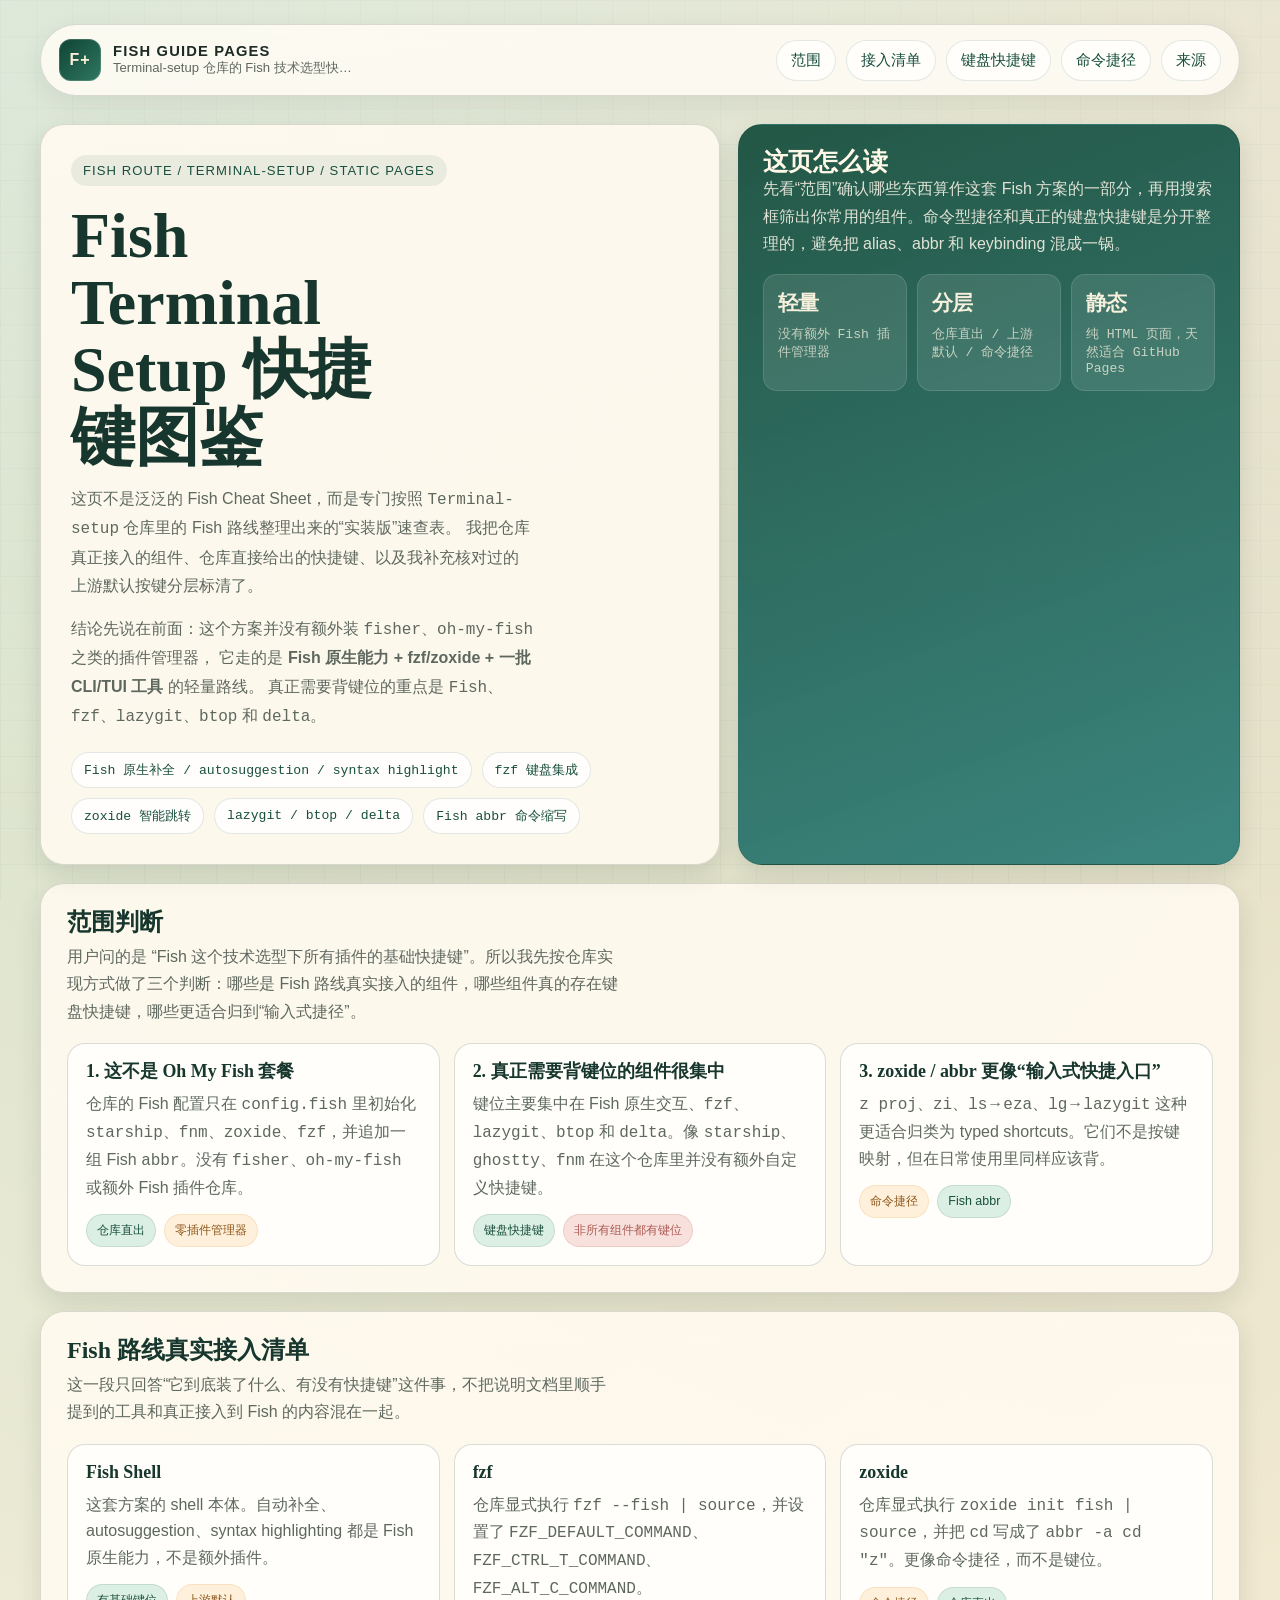
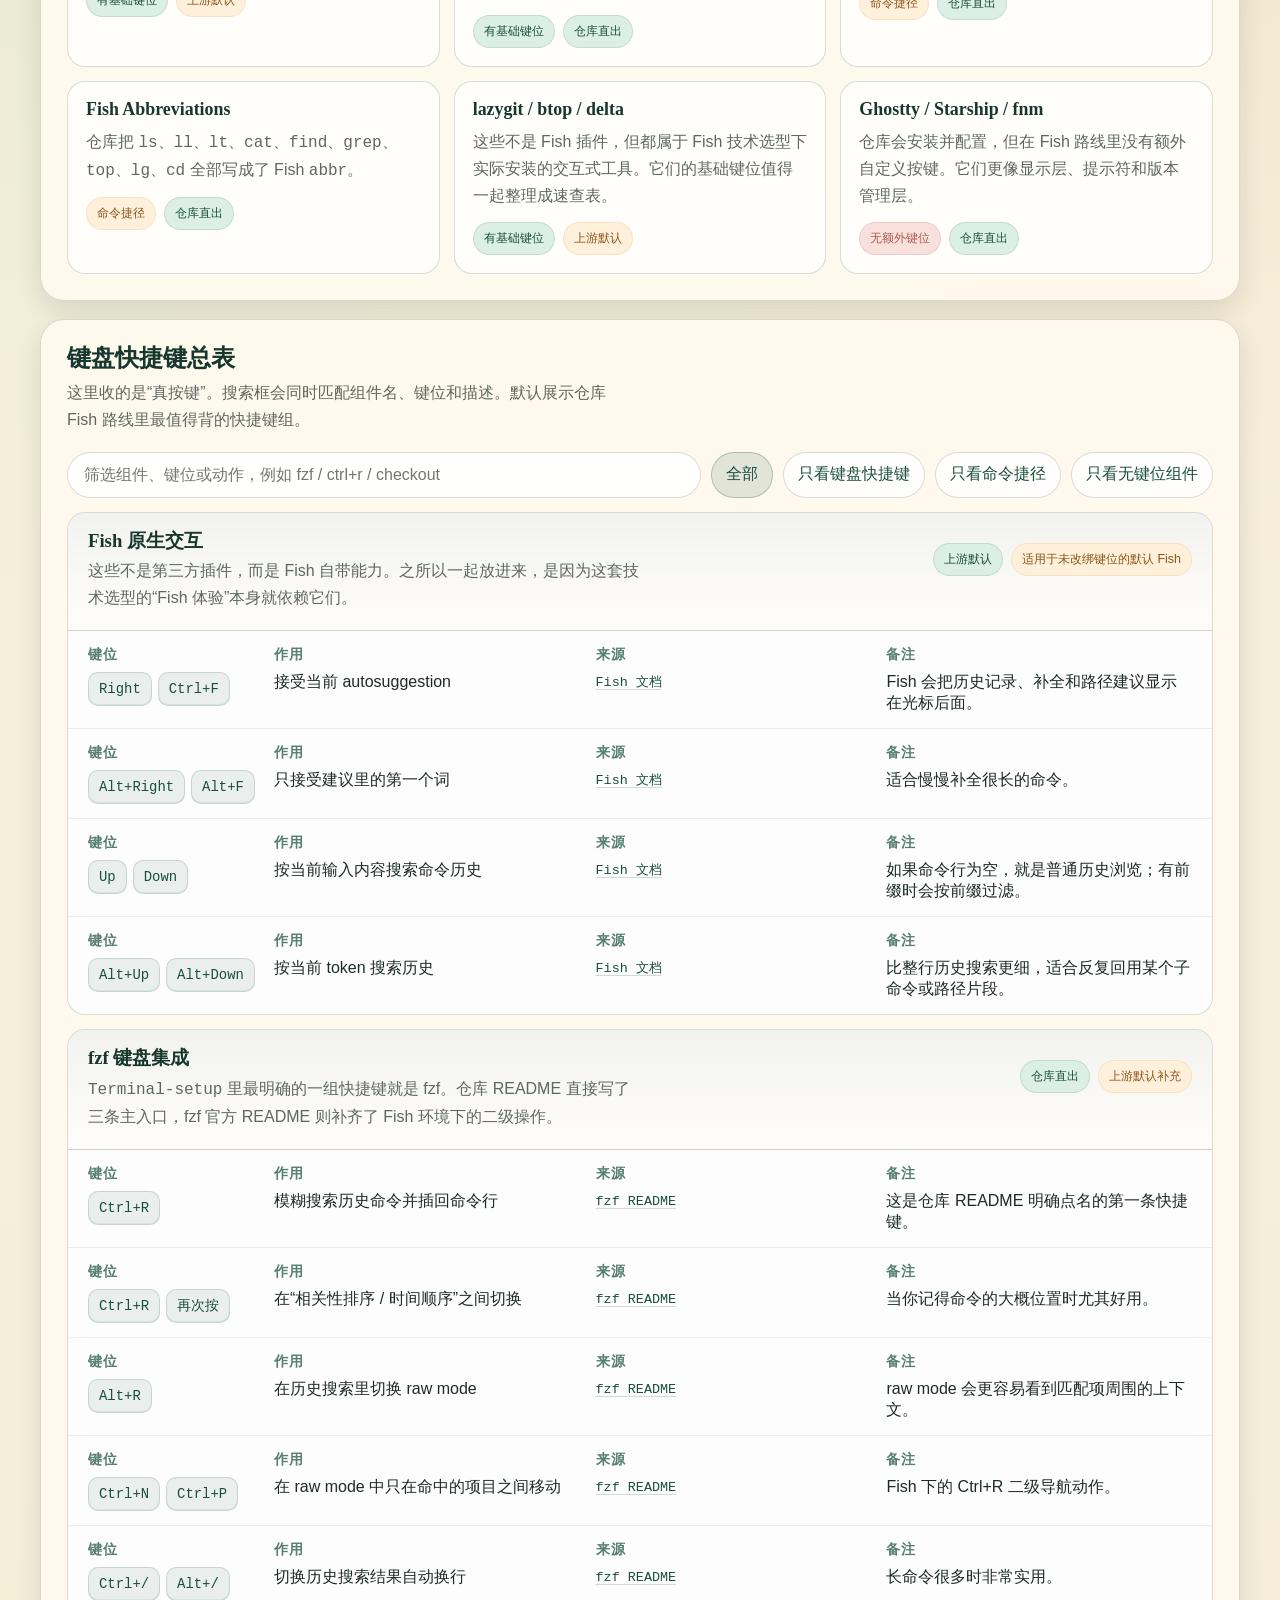
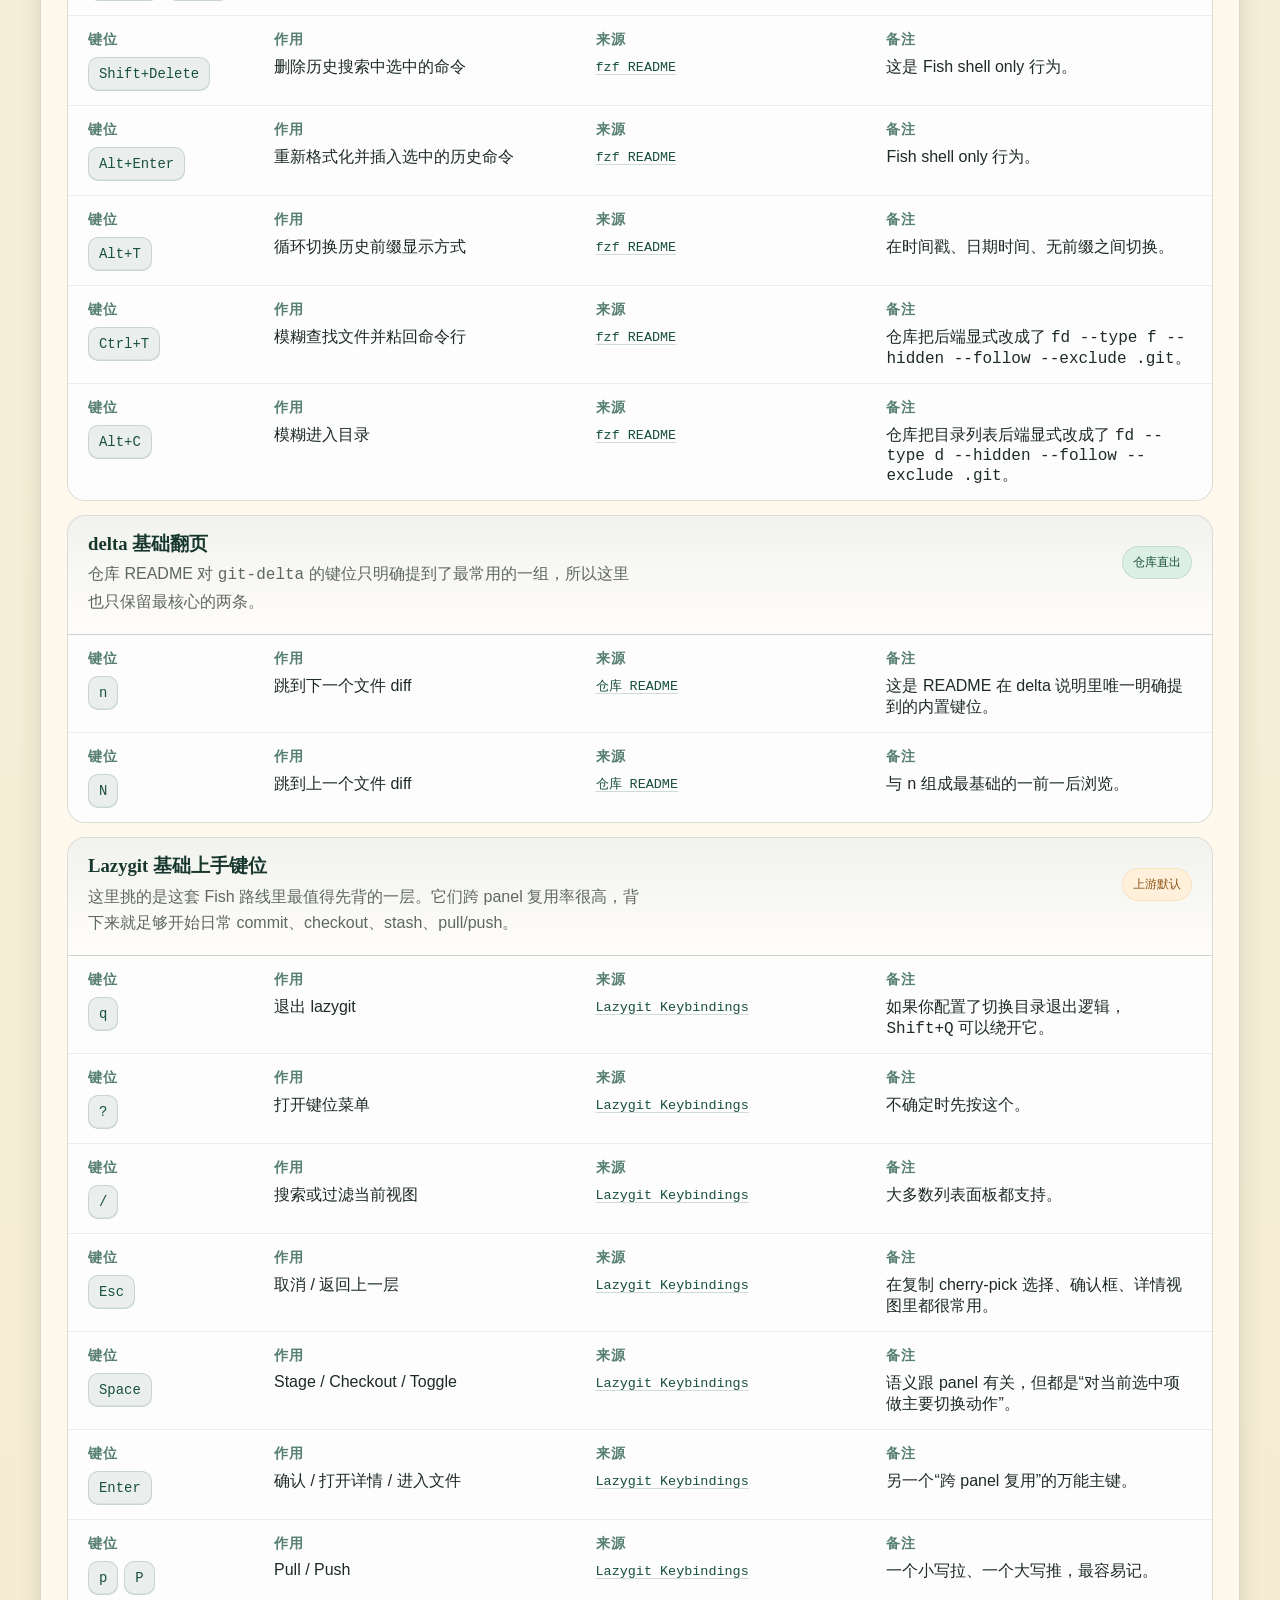
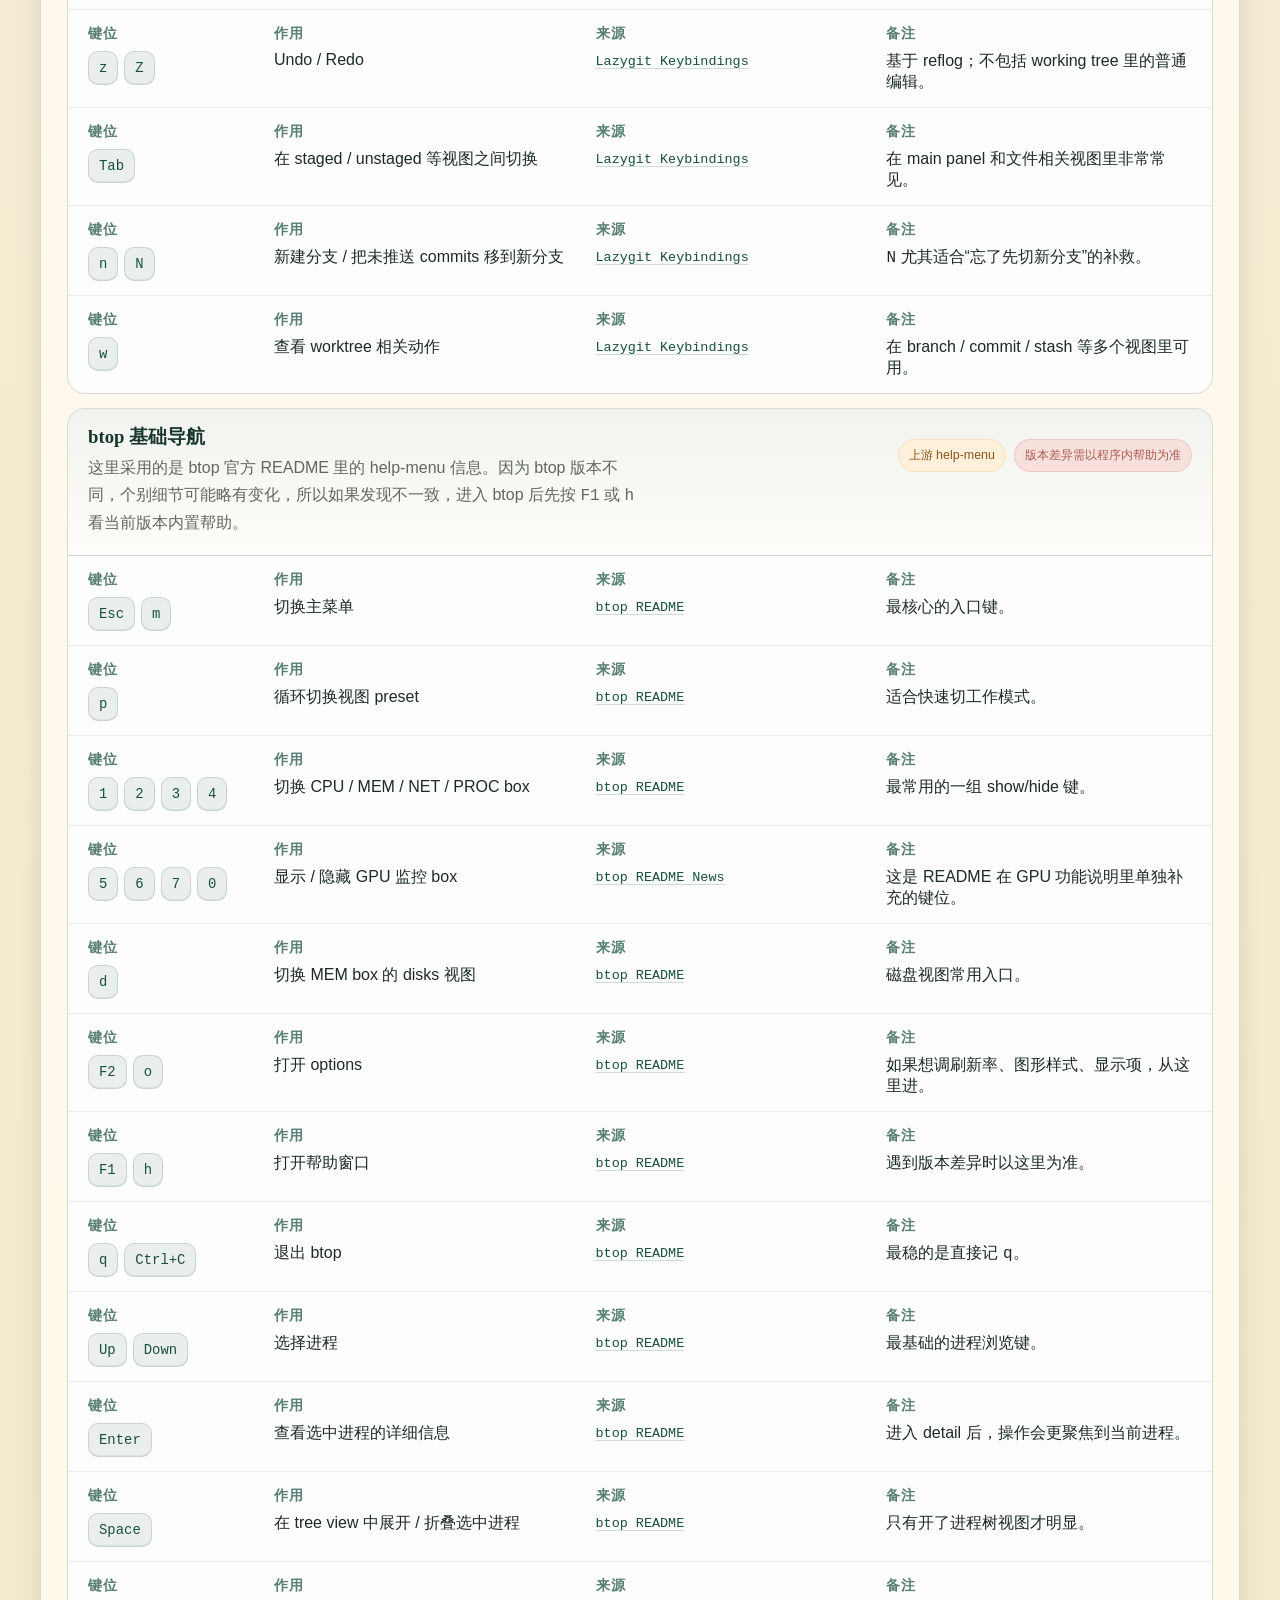
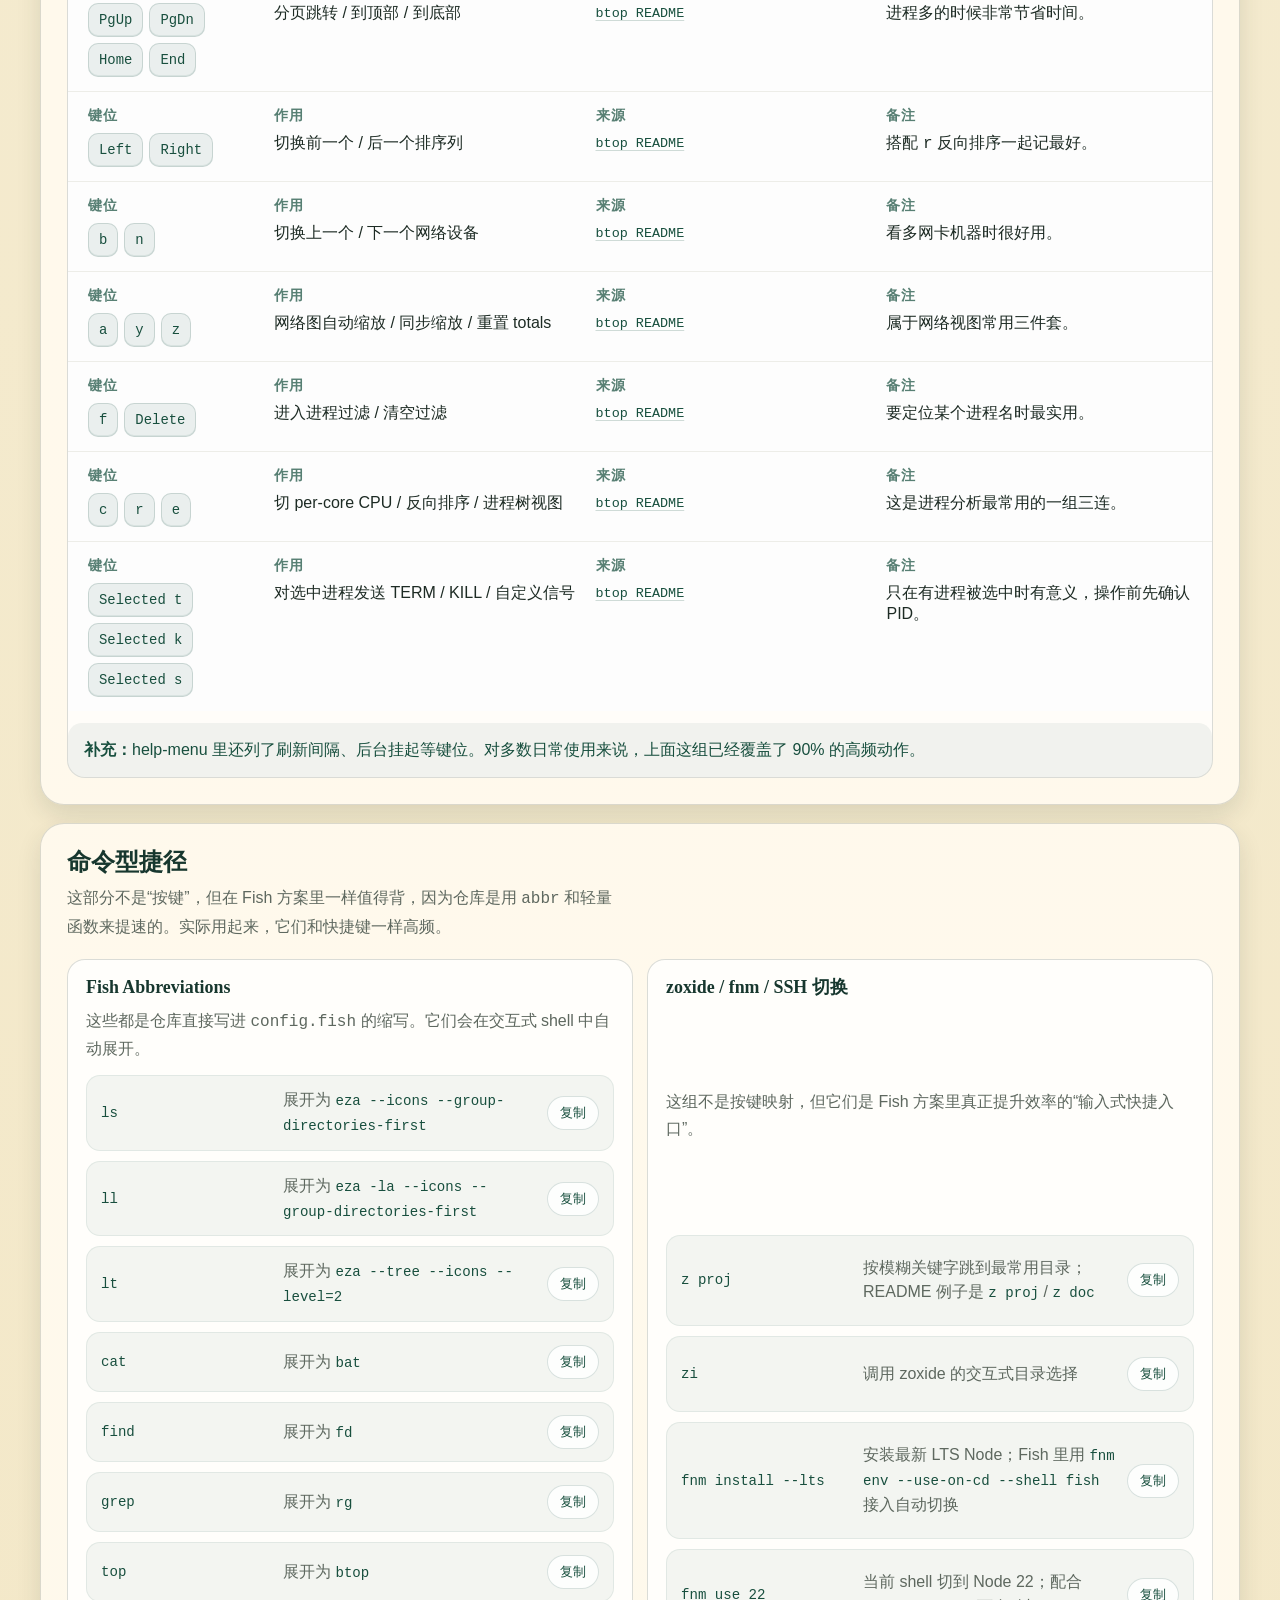
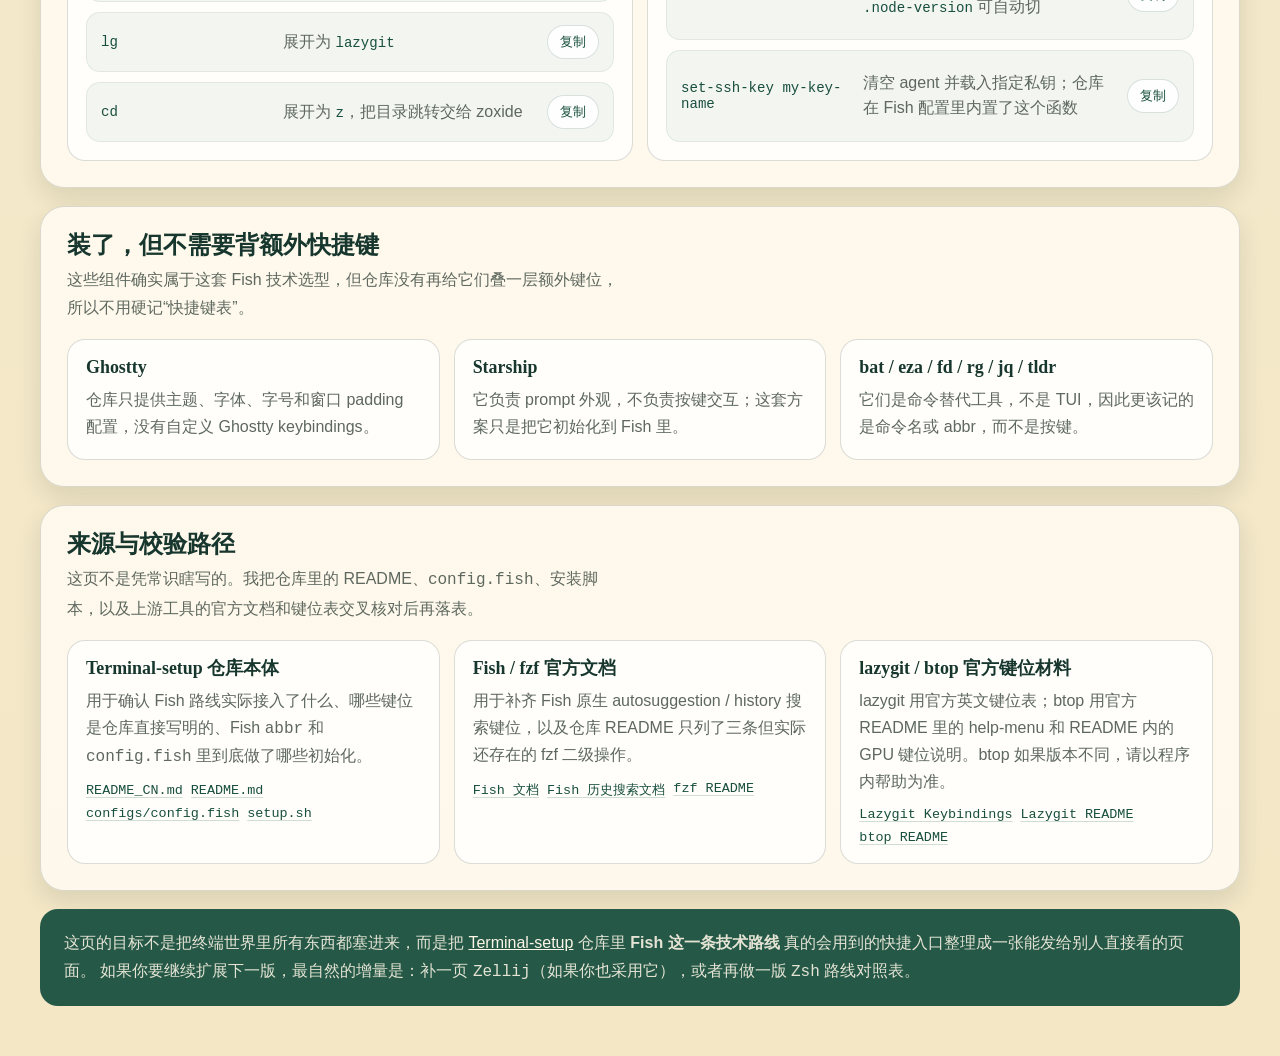
==== index.html @ 8a3b8869 "Publish a Fish-focused shortcut guide that is easy to share This adds a single static page distilled" ====
<!DOCTYPE html>
<html lang="zh-CN">
<head>
  <meta charset="UTF-8">
  <meta name="viewport" content="width=device-width, initial-scale=1.0">
  <title>Fish Terminal Setup 快捷键图鉴</title>
  <meta name="description" content="基于 Terminal-setup 仓库整理的 Fish 技术选型快捷键与命令捷径，覆盖 Fish 原生能力、fzf、zoxide、lazygit、btop、delta 与 Fish abbr。">
  <meta name="theme-color" content="#184f3e">
  <style>
    :root {
      --bg: #f6f0dc;
      --bg-soft: #fff9eb;
      --ink: #1d2b24;
      --muted: #5e685f;
      --line: rgba(29, 43, 36, 0.16);
      --line-strong: rgba(29, 43, 36, 0.48);
      --green: #184f3e;
      --green-soft: #dcefe4;
      --mint: #8cc6a6;
      --amber: #d98d36;
      --amber-soft: #fff0db;
      --teal: #2d7d78;
      --rose: #ad5a53;
      --rose-soft: #f8e1dd;
      --card: rgba(255, 250, 239, 0.92);
      --shadow: 0 10px 24px rgba(33, 46, 39, 0.12);
      --radius-xl: 24px;
      --radius-lg: 18px;
      --radius-md: 14px;
      --radius-sm: 10px;
      --mono: "SF Mono", "Monaco", "Menlo", "Cascadia Code", monospace;
      --serif: "Iowan Old Style", "Palatino Linotype", "Book Antiqua", "Georgia", serif;
      --sans: "Avenir Next", "Segoe UI", "Trebuchet MS", sans-serif;
    }

    * {
      box-sizing: border-box;
    }

    html {
      scroll-behavior: smooth;
    }

    body {
      margin: 0;
      color: var(--ink);
      font-family: var(--sans);
      background:
        radial-gradient(circle at top left, rgba(140, 198, 166, 0.32), transparent 24%),
        radial-gradient(circle at top right, rgba(217, 141, 54, 0.22), transparent 24%),
        linear-gradient(180deg, #f4f7ef 0%, #f6f0dc 18%, #f3e7c6 100%);
      min-height: 100vh;
    }

    body::before {
      content: "";
      position: fixed;
      inset: 0;
      pointer-events: none;
      background:
        linear-gradient(rgba(255, 255, 255, 0.28), rgba(255, 255, 255, 0)),
        repeating-linear-gradient(
          90deg,
          rgba(24, 79, 62, 0.035) 0 1px,
          transparent 1px 36px
        ),
        repeating-linear-gradient(
          180deg,
          rgba(24, 79, 62, 0.03) 0 1px,
          transparent 1px 36px
        );
      z-index: 0;
    }

    a {
      color: inherit;
    }

    code,
    .keys,
    .badge,
    .copy-chip,
    .source-link,
    .stat-label {
      font-family: var(--mono);
    }

    .page {
      position: relative;
      z-index: 1;
      max-width: 1240px;
      margin: 0 auto;
      padding: 24px 20px 72px;
    }

    .topbar {
      position: sticky;
      top: 16px;
      display: flex;
      justify-content: space-between;
      align-items: center;
      gap: 16px;
      padding: 14px 18px;
      border: 1px solid var(--line);
      border-radius: 999px;
      background: rgba(255, 252, 244, 0.88);
      backdrop-filter: blur(14px);
      box-shadow: 0 8px 24px rgba(33, 46, 39, 0.08);
      z-index: 20;
    }

    .brand {
      min-width: 0;
      display: flex;
      align-items: center;
      gap: 12px;
    }

    .brand-mark {
      width: 42px;
      height: 42px;
      display: grid;
      place-items: center;
      border-radius: 12px;
      background: linear-gradient(135deg, #0f4334, #2f7860);
      color: #f8f0d8;
      box-shadow: inset 0 0 0 1px rgba(255, 255, 255, 0.16);
      font-weight: 700;
      letter-spacing: 0.06em;
    }

    .brand-copy strong,
    .brand-copy span {
      display: block;
    }

    .brand-copy strong {
      font-size: 0.92rem;
      letter-spacing: 0.08em;
      text-transform: uppercase;
    }

    .brand-copy span {
      font-size: 0.82rem;
      color: var(--muted);
      white-space: nowrap;
      overflow: hidden;
      text-overflow: ellipsis;
      max-width: 34ch;
    }

    .nav {
      display: flex;
      flex-wrap: wrap;
      gap: 10px;
      justify-content: flex-end;
    }

    .nav a {
      text-decoration: none;
      padding: 10px 14px;
      border-radius: 999px;
      border: 1px solid rgba(24, 79, 62, 0.12);
      background: rgba(255, 255, 255, 0.72);
      color: var(--green);
      font-size: 0.92rem;
      transition: 180ms ease;
    }

    .nav a:hover {
      background: rgba(140, 198, 166, 0.22);
      border-color: rgba(24, 79, 62, 0.28);
      transform: translateY(-1px);
    }

    .hero {
      display: grid;
      grid-template-columns: minmax(0, 1.15fr) minmax(300px, 0.85fr);
      gap: 18px;
      margin-top: 28px;
    }

    .panel {
      background: var(--card);
      border: 1px solid var(--line);
      border-radius: var(--radius-xl);
      box-shadow: var(--shadow);
    }

    .hero-copy {
      padding: 30px;
    }

    .eyebrow {
      display: inline-flex;
      align-items: center;
      gap: 8px;
      padding: 8px 12px;
      border-radius: 999px;
      background: rgba(24, 79, 62, 0.08);
      color: var(--green);
      font-size: 0.82rem;
      letter-spacing: 0.08em;
      text-transform: uppercase;
    }

    h1,
    h2,
    h3 {
      margin: 0;
      font-family: var(--serif);
      line-height: 1.05;
      color: #17372e;
    }

    h1 {
      margin-top: 16px;
      font-size: clamp(2.7rem, 5vw, 4.8rem);
      max-width: 11ch;
    }

    .hero-copy p {
      margin: 14px 0 0;
      color: var(--muted);
      font-size: 1rem;
      line-height: 1.78;
      max-width: 52ch;
    }

    .pill-row {
      display: flex;
      flex-wrap: wrap;
      gap: 10px;
      margin-top: 20px;
    }

    .badge {
      display: inline-flex;
      align-items: center;
      gap: 6px;
      padding: 8px 12px;
      border-radius: 999px;
      font-size: 0.82rem;
      background: rgba(255, 255, 255, 0.82);
      border: 1px solid rgba(24, 79, 62, 0.12);
      color: var(--green);
    }

    .hero-side {
      padding: 24px;
      display: grid;
      align-content: start;
      gap: 16px;
      background:
        linear-gradient(160deg, rgba(24, 79, 62, 0.95), rgba(45, 125, 120, 0.92)),
        linear-gradient(180deg, rgba(255, 255, 255, 0.08), transparent);
      color: #f6f0dc;
    }

    .hero-side h2 {
      color: #fff7e7;
      font-size: 1.55rem;
    }

    .hero-side p {
      margin: 0;
      line-height: 1.72;
      color: rgba(250, 245, 232, 0.88);
    }

    .stats {
      display: grid;
      grid-template-columns: repeat(3, minmax(0, 1fr));
      gap: 10px;
    }

    .stat {
      padding: 14px;
      border-radius: var(--radius-md);
      background: rgba(255, 255, 255, 0.1);
      border: 1px solid rgba(255, 255, 255, 0.12);
    }

    .stat strong,
    .stat span {
      display: block;
    }

    .stat strong {
      font-size: 1.3rem;
      letter-spacing: -0.04em;
    }

    .stat span {
      margin-top: 8px;
      font-size: 0.82rem;
      color: rgba(248, 241, 224, 0.74);
    }

    .section {
      margin-top: 18px;
      padding: 26px;
    }

    .section-head {
      display: flex;
      justify-content: space-between;
      gap: 16px;
      align-items: end;
      margin-bottom: 18px;
    }

    .section-head p {
      margin: 8px 0 0;
      color: var(--muted);
      line-height: 1.72;
      max-width: 62ch;
    }

    .summary-grid,
    .inventory-grid,
    .source-grid,
    .none-grid {
      display: grid;
      grid-template-columns: repeat(3, minmax(0, 1fr));
      gap: 14px;
    }

    .summary-card,
    .inventory-card,
    .source-card,
    .none-card {
      padding: 18px;
      border-radius: var(--radius-lg);
      border: 1px solid var(--line);
      background: rgba(255, 255, 255, 0.7);
    }

    .summary-card h3,
    .inventory-card h3,
    .source-card h3,
    .none-card h3 {
      font-size: 1.12rem;
    }

    .summary-card p,
    .inventory-card p,
    .source-card p,
    .none-card p {
      margin: 10px 0 0;
      color: var(--muted);
      line-height: 1.68;
    }

    .chipset {
      display: flex;
      flex-wrap: wrap;
      gap: 8px;
      margin-top: 12px;
    }

    .chip {
      display: inline-flex;
      align-items: center;
      gap: 6px;
      padding: 7px 10px;
      border-radius: 999px;
      font-size: 0.78rem;
      border: 1px solid transparent;
    }

    .chip-green {
      background: var(--green-soft);
      color: var(--green);
      border-color: rgba(24, 79, 62, 0.12);
    }

    .chip-amber {
      background: var(--amber-soft);
      color: #8c5619;
      border-color: rgba(217, 141, 54, 0.16);
    }

    .chip-rose {
      background: var(--rose-soft);
      color: var(--rose);
      border-color: rgba(173, 90, 83, 0.16);
    }

    .toolbar {
      display: flex;
      flex-wrap: wrap;
      gap: 10px;
      margin-bottom: 14px;
    }

    .toolbar input {
      flex: 1 1 260px;
      min-height: 46px;
      border-radius: 999px;
      border: 1px solid var(--line);
      padding: 0 16px;
      background: rgba(255, 255, 255, 0.86);
      font: inherit;
      color: var(--ink);
    }

    .toolbar button {
      min-height: 46px;
      padding: 0 14px;
      border-radius: 999px;
      border: 1px solid var(--line);
      background: rgba(255, 255, 255, 0.76);
      color: var(--green);
      font: inherit;
      cursor: pointer;
      transition: 180ms ease;
    }

    .toolbar button.active,
    .toolbar button:hover {
      background: rgba(24, 79, 62, 0.12);
      border-color: rgba(24, 79, 62, 0.26);
    }

    .group-stack {
      display: grid;
      gap: 14px;
    }

    .group {
      border: 1px solid var(--line);
      border-radius: var(--radius-lg);
      overflow: hidden;
      background: rgba(255, 255, 255, 0.72);
    }

    .group-header {
      display: flex;
      justify-content: space-between;
      align-items: start;
      gap: 16px;
      padding: 18px 20px;
      border-bottom: 1px solid var(--line);
      background: linear-gradient(180deg, rgba(24, 79, 62, 0.06), rgba(255, 255, 255, 0));
    }

    .group-header p {
      margin: 8px 0 0;
      color: var(--muted);
      line-height: 1.68;
      max-width: 62ch;
    }

    .group-body {
      display: grid;
      gap: 1px;
      background: rgba(29, 43, 36, 0.08);
    }

    .shortcut-row {
      display: grid;
      grid-template-columns: minmax(120px, 170px) minmax(160px, 1fr) minmax(120px, 0.9fr) minmax(160px, 1fr);
      gap: 16px;
      align-items: start;
      padding: 14px 20px;
      background: rgba(255, 255, 255, 0.88);
    }

    .shortcut-row > div small {
      display: block;
      margin-top: 6px;
      color: var(--muted);
      line-height: 1.55;
    }

    .shortcut-row strong {
      display: block;
      font-size: 0.9rem;
      text-transform: uppercase;
      letter-spacing: 0.07em;
      color: rgba(24, 79, 62, 0.72);
      margin-bottom: 8px;
    }

    .keys {
      display: inline-flex;
      flex-wrap: wrap;
      gap: 6px;
      font-size: 0.87rem;
      color: var(--green);
    }

    .keycap {
      display: inline-flex;
      align-items: center;
      justify-content: center;
      min-height: 34px;
      padding: 0 10px;
      border-radius: 10px;
      border: 1px solid rgba(24, 79, 62, 0.16);
      background: rgba(24, 79, 62, 0.08);
      box-shadow: inset 0 -1px 0 rgba(24, 79, 62, 0.08);
    }

    .note-row {
      margin-top: 12px;
      padding: 14px 16px;
      border-radius: var(--radius-md);
      background: rgba(24, 79, 62, 0.06);
      color: var(--green);
      line-height: 1.68;
    }

    .command-grid {
      display: grid;
      grid-template-columns: repeat(2, minmax(0, 1fr));
      gap: 14px;
    }

    .command-card {
      padding: 18px;
      border-radius: var(--radius-lg);
      border: 1px solid var(--line);
      background: rgba(255, 255, 255, 0.76);
      display: grid;
      gap: 12px;
    }

    .command-card h3 {
      font-size: 1.12rem;
    }

    .command-card p {
      margin: 0;
      color: var(--muted);
      line-height: 1.68;
    }

    .command-list {
      display: grid;
      gap: 10px;
    }

    .command-item {
      display: grid;
      grid-template-columns: minmax(110px, 170px) 1fr auto;
      gap: 12px;
      align-items: center;
      padding: 12px 14px;
      border-radius: var(--radius-md);
      background: rgba(24, 79, 62, 0.05);
      border: 1px solid rgba(24, 79, 62, 0.08);
    }

    .command-item code {
      font-size: 0.88rem;
      color: var(--green);
      word-break: break-word;
    }

    .command-item span {
      color: var(--muted);
      line-height: 1.55;
    }

    .copy-chip {
      border: 1px solid rgba(24, 79, 62, 0.16);
      background: rgba(255, 255, 255, 0.88);
      color: var(--green);
      border-radius: 999px;
      min-height: 34px;
      padding: 0 12px;
      cursor: pointer;
    }

    .copy-chip:hover {
      background: rgba(24, 79, 62, 0.08);
    }

    .source-link {
      color: var(--green);
      text-decoration-color: rgba(24, 79, 62, 0.2);
      text-underline-offset: 3px;
      font-size: 0.84rem;
    }

    .footer {
      margin-top: 18px;
      padding: 20px 24px;
      border-radius: var(--radius-lg);
      background: rgba(24, 79, 62, 0.94);
      color: rgba(249, 243, 228, 0.9);
      line-height: 1.72;
    }

    .footer a {
      color: #fff7e7;
    }

    .catalog-item.hidden {
      display: none !important;
    }

    @media (max-width: 1100px) {
      .hero,
      .summary-grid,
      .inventory-grid,
      .source-grid,
      .none-grid,
      .command-grid {
        grid-template-columns: 1fr;
      }

      .stats {
        grid-template-columns: 1fr;
      }

      .shortcut-row {
        grid-template-columns: 1fr 1fr;
      }
    }

    @media (max-width: 760px) {
      .page {
        padding-inline: 14px;
      }

      .topbar,
      .section,
      .hero-copy,
      .hero-side {
        border-radius: 20px;
      }

      .topbar,
      .section-head,
      .group-header,
      .command-item {
        display: block;
      }

      .nav {
        margin-top: 12px;
      }

      .shortcut-row,
      .command-item {
        grid-template-columns: 1fr;
      }

      .group-header,
      .shortcut-row,
      .hero-copy,
      .hero-side,
      .section {
        padding: 18px;
      }

      h1 {
        max-width: none;
      }
    }
  </style>
</head>
<body>
  <div class="page">
    <header class="topbar">
      <div class="brand">
        <div class="brand-mark">F+</div>
        <div class="brand-copy">
          <strong>Fish Guide Pages</strong>
          <span>Terminal-setup 仓库的 Fish 技术选型快捷键总表</span>
        </div>
      </div>
      <nav class="nav">
        <a href="#scope">范围</a>
        <a href="#inventory">接入清单</a>
        <a href="#keyboard">键盘快捷键</a>
        <a href="#commands">命令捷径</a>
        <a href="#sources">来源</a>
      </nav>
    </header>

    <section class="hero">
      <article class="panel hero-copy">
        <div class="eyebrow">Fish Route / Terminal-setup / Static Pages</div>
        <h1>Fish Terminal Setup 快捷键图鉴</h1>
        <p>
          这页不是泛泛的 Fish Cheat Sheet，而是专门按照
          <code>Terminal-setup</code> 仓库里的 Fish 路线整理出来的“实装版”速查表。
          我把仓库真正接入的组件、仓库直接给出的快捷键、以及我补充核对过的上游默认按键分层标清了。
        </p>
        <p>
          结论先说在前面：这个方案并没有额外装 <code>fisher</code>、<code>oh-my-fish</code> 之类的插件管理器，
          它走的是 <strong>Fish 原生能力 + fzf/zoxide + 一批 CLI/TUI 工具</strong> 的轻量路线。
          真正需要背键位的重点是 <code>Fish</code>、<code>fzf</code>、<code>lazygit</code>、<code>btop</code> 和 <code>delta</code>。
        </p>
        <div class="pill-row">
          <span class="badge">Fish 原生补全 / autosuggestion / syntax highlight</span>
          <span class="badge">fzf 键盘集成</span>
          <span class="badge">zoxide 智能跳转</span>
          <span class="badge">lazygit / btop / delta</span>
          <span class="badge">Fish abbr 命令缩写</span>
        </div>
      </article>

      <aside class="panel hero-side">
        <div>
          <h2>这页怎么读</h2>
          <p>先看“范围”确认哪些东西算作这套 Fish 方案的一部分，再用搜索框筛出你常用的组件。命令型捷径和真正的键盘快捷键是分开整理的，避免把 alias、abbr 和 keybinding 混成一锅。</p>
        </div>
        <div class="stats">
          <div class="stat">
            <strong>轻量</strong>
            <span class="stat-label">没有额外 Fish 插件管理器</span>
          </div>
          <div class="stat">
            <strong>分层</strong>
            <span class="stat-label">仓库直出 / 上游默认 / 命令捷径</span>
          </div>
          <div class="stat">
            <strong>静态</strong>
            <span class="stat-label">纯 HTML 页面，天然适合 GitHub Pages</span>
          </div>
        </div>
      </aside>
    </section>

    <section id="scope" class="panel section">
      <div class="section-head">
        <div>
          <h2>范围判断</h2>
          <p>用户问的是 “Fish 这个技术选型下所有插件的基础快捷键”。所以我先按仓库实现方式做了三个判断：哪些是 Fish 路线真实接入的组件，哪些组件真的存在键盘快捷键，哪些更适合归到“输入式捷径”。</p>
        </div>
      </div>

      <div class="summary-grid">
        <article class="summary-card catalog-item" data-kind="scope">
          <h3>1. 这不是 Oh My Fish 套餐</h3>
          <p>仓库的 Fish 配置只在 <code>config.fish</code> 里初始化 <code>starship</code>、<code>fnm</code>、<code>zoxide</code>、<code>fzf</code>，并追加一组 Fish <code>abbr</code>。没有 <code>fisher</code>、<code>oh-my-fish</code> 或额外 Fish 插件仓库。</p>
          <div class="chipset">
            <span class="chip chip-green">仓库直出</span>
            <span class="chip chip-amber">零插件管理器</span>
          </div>
        </article>

        <article class="summary-card catalog-item" data-kind="scope">
          <h3>2. 真正需要背键位的组件很集中</h3>
          <p>键位主要集中在 Fish 原生交互、<code>fzf</code>、<code>lazygit</code>、<code>btop</code> 和 <code>delta</code>。像 <code>starship</code>、<code>ghostty</code>、<code>fnm</code> 在这个仓库里并没有额外自定义快捷键。</p>
          <div class="chipset">
            <span class="chip chip-green">键盘快捷键</span>
            <span class="chip chip-rose">非所有组件都有键位</span>
          </div>
        </article>

        <article class="summary-card catalog-item" data-kind="scope">
          <h3>3. zoxide / abbr 更像“输入式快捷入口”</h3>
          <p><code>z proj</code>、<code>zi</code>、<code>ls</code>→<code>eza</code>、<code>lg</code>→<code>lazygit</code> 这种更适合归类为 typed shortcuts。它们不是按键映射，但在日常使用里同样应该背。</p>
          <div class="chipset">
            <span class="chip chip-amber">命令捷径</span>
            <span class="chip chip-green">Fish abbr</span>
          </div>
        </article>
      </div>
    </section>

    <section id="inventory" class="panel section">
      <div class="section-head">
        <div>
          <h2>Fish 路线真实接入清单</h2>
          <p>这一段只回答“它到底装了什么、有没有快捷键”这件事，不把说明文档里顺手提到的工具和真正接入到 Fish 的内容混在一起。</p>
        </div>
      </div>

      <div class="inventory-grid">
        <article class="inventory-card catalog-item" data-kind="inventory">
          <h3>Fish Shell</h3>
          <p>这套方案的 shell 本体。自动补全、autosuggestion、syntax highlighting 都是 Fish 原生能力，不是额外插件。</p>
          <div class="chipset">
            <span class="chip chip-green">有基础键位</span>
            <span class="chip chip-amber">上游默认</span>
          </div>
        </article>

        <article class="inventory-card catalog-item" data-kind="inventory">
          <h3>fzf</h3>
          <p>仓库显式执行 <code>fzf --fish | source</code>，并设置了 <code>FZF_DEFAULT_COMMAND</code>、<code>FZF_CTRL_T_COMMAND</code>、<code>FZF_ALT_C_COMMAND</code>。</p>
          <div class="chipset">
            <span class="chip chip-green">有基础键位</span>
            <span class="chip chip-green">仓库直出</span>
          </div>
        </article>

        <article class="inventory-card catalog-item" data-kind="inventory">
          <h3>zoxide</h3>
          <p>仓库显式执行 <code>zoxide init fish | source</code>，并把 <code>cd</code> 写成了 <code>abbr -a cd "z"</code>。更像命令捷径，而不是键位。</p>
          <div class="chipset">
            <span class="chip chip-amber">命令捷径</span>
            <span class="chip chip-green">仓库直出</span>
          </div>
        </article>

        <article class="inventory-card catalog-item" data-kind="inventory">
          <h3>Fish Abbreviations</h3>
          <p>仓库把 <code>ls</code>、<code>ll</code>、<code>lt</code>、<code>cat</code>、<code>find</code>、<code>grep</code>、<code>top</code>、<code>lg</code>、<code>cd</code> 全部写成了 Fish <code>abbr</code>。</p>
          <div class="chipset">
            <span class="chip chip-amber">命令捷径</span>
            <span class="chip chip-green">仓库直出</span>
          </div>
        </article>

        <article class="inventory-card catalog-item" data-kind="inventory">
          <h3>lazygit / btop / delta</h3>
          <p>这些不是 Fish 插件，但都属于 Fish 技术选型下实际安装的交互式工具。它们的基础键位值得一起整理成速查表。</p>
          <div class="chipset">
            <span class="chip chip-green">有基础键位</span>
            <span class="chip chip-amber">上游默认</span>
          </div>
        </article>

        <article class="inventory-card catalog-item" data-kind="inventory">
          <h3>Ghostty / Starship / fnm</h3>
          <p>仓库会安装并配置，但在 Fish 路线里没有额外自定义按键。它们更像显示层、提示符和版本管理层。</p>
          <div class="chipset">
            <span class="chip chip-rose">无额外键位</span>
            <span class="chip chip-green">仓库直出</span>
          </div>
        </article>
      </div>
    </section>

    <section id="keyboard" class="panel section">
      <div class="section-head">
        <div>
          <h2>键盘快捷键总表</h2>
          <p>这里收的是“真按键”。搜索框会同时匹配组件名、键位和描述。默认展示仓库 Fish 路线里最值得背的快捷键组。</p>
        </div>
      </div>

      <div class="toolbar">
        <input id="searchInput" type="search" placeholder="筛选组件、键位或动作，例如 fzf / ctrl+r / checkout">
        <button class="filter-btn active" data-filter="all">全部</button>
        <button class="filter-btn" data-filter="keyboard">只看键盘快捷键</button>
        <button class="filter-btn" data-filter="command">只看命令捷径</button>
        <button class="filter-btn" data-filter="none">只看无键位组件</button>
      </div>

      <div class="group-stack">
        <section class="group catalog-item" data-kind="keyboard">
          <div class="group-header">
            <div>
              <h3>Fish 原生交互</h3>
              <p>这些不是第三方插件，而是 Fish 自带能力。之所以一起放进来，是因为这套技术选型的“Fish 体验”本身就依赖它们。</p>
            </div>
            <div class="chipset">
              <span class="chip chip-green">上游默认</span>
              <span class="chip chip-amber">适用于未改绑键位的默认 Fish</span>
            </div>
          </div>
          <div class="group-body">
            <article class="shortcut-row">
              <div>
                <strong>键位</strong>
                <div class="keys">
                  <span class="keycap">Right</span>
                  <span class="keycap">Ctrl+F</span>
                </div>
              </div>
              <div>
                <strong>作用</strong>
                接受当前 autosuggestion
              </div>
              <div>
                <strong>来源</strong>
                <a class="source-link" href="https://fishshell.com/docs/3.0/" target="_blank" rel="noreferrer">Fish 文档</a>
              </div>
              <div>
                <strong>备注</strong>
                Fish 会把历史记录、补全和路径建议显示在光标后面。
              </div>
            </article>

            <article class="shortcut-row">
              <div>
                <strong>键位</strong>
                <div class="keys">
                  <span class="keycap">Alt+Right</span>
                  <span class="keycap">Alt+F</span>
                </div>
              </div>
              <div>
                <strong>作用</strong>
                只接受建议里的第一个词
              </div>
              <div>
                <strong>来源</strong>
                <a class="source-link" href="https://fishshell.com/docs/3.0/" target="_blank" rel="noreferrer">Fish 文档</a>
              </div>
              <div>
                <strong>备注</strong>
                适合慢慢补全很长的命令。
              </div>
            </article>

            <article class="shortcut-row">
              <div>
                <strong>键位</strong>
                <div class="keys">
                  <span class="keycap">Up</span>
                  <span class="keycap">Down</span>
                </div>
              </div>
              <div>
                <strong>作用</strong>
                按当前输入内容搜索命令历史
              </div>
              <div>
                <strong>来源</strong>
                <a class="source-link" href="https://fishshell.com/docs/2.2/index.html" target="_blank" rel="noreferrer">Fish 文档</a>
              </div>
              <div>
                <strong>备注</strong>
                如果命令行为空，就是普通历史浏览；有前缀时会按前缀过滤。
              </div>
            </article>

            <article class="shortcut-row">
              <div>
                <strong>键位</strong>
                <div class="keys">
                  <span class="keycap">Alt+Up</span>
                  <span class="keycap">Alt+Down</span>
                </div>
              </div>
              <div>
                <strong>作用</strong>
                按当前 token 搜索历史
              </div>
              <div>
                <strong>来源</strong>
                <a class="source-link" href="https://fishshell.com/docs/2.2/index.html" target="_blank" rel="noreferrer">Fish 文档</a>
              </div>
              <div>
                <strong>备注</strong>
                比整行历史搜索更细，适合反复回用某个子命令或路径片段。
              </div>
            </article>
          </div>
        </section>

        <section class="group catalog-item" data-kind="keyboard">
          <div class="group-header">
            <div>
              <h3>fzf 键盘集成</h3>
              <p><code>Terminal-setup</code> 里最明确的一组快捷键就是 fzf。仓库 README 直接写了三条主入口，fzf 官方 README 则补齐了 Fish 环境下的二级操作。</p>
            </div>
            <div class="chipset">
              <span class="chip chip-green">仓库直出</span>
              <span class="chip chip-amber">上游默认补充</span>
            </div>
          </div>
          <div class="group-body">
            <article class="shortcut-row">
              <div><strong>键位</strong><div class="keys"><span class="keycap">Ctrl+R</span></div></div>
              <div><strong>作用</strong>模糊搜索历史命令并插回命令行</div>
              <div><strong>来源</strong><a class="source-link" href="https://github.com/junegunn/fzf/blob/master/README.md" target="_blank" rel="noreferrer">fzf README</a></div>
              <div><strong>备注</strong>这是仓库 README 明确点名的第一条快捷键。</div>
            </article>

            <article class="shortcut-row">
              <div><strong>键位</strong><div class="keys"><span class="keycap">Ctrl+R</span><span class="keycap">再次按</span></div></div>
              <div><strong>作用</strong>在“相关性排序 / 时间顺序”之间切换</div>
              <div><strong>来源</strong><a class="source-link" href="https://github.com/junegunn/fzf/blob/master/README.md" target="_blank" rel="noreferrer">fzf README</a></div>
              <div><strong>备注</strong>当你记得命令的大概位置时尤其好用。</div>
            </article>

            <article class="shortcut-row">
              <div><strong>键位</strong><div class="keys"><span class="keycap">Alt+R</span></div></div>
              <div><strong>作用</strong>在历史搜索里切换 raw mode</div>
              <div><strong>来源</strong><a class="source-link" href="https://github.com/junegunn/fzf/blob/master/README.md" target="_blank" rel="noreferrer">fzf README</a></div>
              <div><strong>备注</strong>raw mode 会更容易看到匹配项周围的上下文。</div>
            </article>

            <article class="shortcut-row">
              <div><strong>键位</strong><div class="keys"><span class="keycap">Ctrl+N</span><span class="keycap">Ctrl+P</span></div></div>
              <div><strong>作用</strong>在 raw mode 中只在命中的项目之间移动</div>
              <div><strong>来源</strong><a class="source-link" href="https://github.com/junegunn/fzf/blob/master/README.md" target="_blank" rel="noreferrer">fzf README</a></div>
              <div><strong>备注</strong>Fish 下的 Ctrl+R 二级导航动作。</div>
            </article>

            <article class="shortcut-row">
              <div><strong>键位</strong><div class="keys"><span class="keycap">Ctrl+/</span><span class="keycap">Alt+/</span></div></div>
              <div><strong>作用</strong>切换历史搜索结果自动换行</div>
              <div><strong>来源</strong><a class="source-link" href="https://github.com/junegunn/fzf/blob/master/README.md" target="_blank" rel="noreferrer">fzf README</a></div>
              <div><strong>备注</strong>长命令很多时非常实用。</div>
            </article>

            <article class="shortcut-row">
              <div><strong>键位</strong><div class="keys"><span class="keycap">Shift+Delete</span></div></div>
              <div><strong>作用</strong>删除历史搜索中选中的命令</div>
              <div><strong>来源</strong><a class="source-link" href="https://github.com/junegunn/fzf/blob/master/README.md" target="_blank" rel="noreferrer">fzf README</a></div>
              <div><strong>备注</strong>这是 Fish shell only 行为。</div>
            </article>

            <article class="shortcut-row">
              <div><strong>键位</strong><div class="keys"><span class="keycap">Alt+Enter</span></div></div>
              <div><strong>作用</strong>重新格式化并插入选中的历史命令</div>
              <div><strong>来源</strong><a class="source-link" href="https://github.com/junegunn/fzf/blob/master/README.md" target="_blank" rel="noreferrer">fzf README</a></div>
              <div><strong>备注</strong>Fish shell only 行为。</div>
            </article>

            <article class="shortcut-row">
              <div><strong>键位</strong><div class="keys"><span class="keycap">Alt+T</span></div></div>
              <div><strong>作用</strong>循环切换历史前缀显示方式</div>
              <div><strong>来源</strong><a class="source-link" href="https://github.com/junegunn/fzf/blob/master/README.md" target="_blank" rel="noreferrer">fzf README</a></div>
              <div><strong>备注</strong>在时间戳、日期时间、无前缀之间切换。</div>
            </article>

            <article class="shortcut-row">
              <div><strong>键位</strong><div class="keys"><span class="keycap">Ctrl+T</span></div></div>
              <div><strong>作用</strong>模糊查找文件并粘回命令行</div>
              <div><strong>来源</strong><a class="source-link" href="https://github.com/junegunn/fzf/blob/master/README.md" target="_blank" rel="noreferrer">fzf README</a></div>
              <div><strong>备注</strong>仓库把后端显式改成了 <code>fd --type f --hidden --follow --exclude .git</code>。</div>
            </article>

            <article class="shortcut-row">
              <div><strong>键位</strong><div class="keys"><span class="keycap">Alt+C</span></div></div>
              <div><strong>作用</strong>模糊进入目录</div>
              <div><strong>来源</strong><a class="source-link" href="https://github.com/junegunn/fzf/blob/master/README.md" target="_blank" rel="noreferrer">fzf README</a></div>
              <div><strong>备注</strong>仓库把目录列表后端显式改成了 <code>fd --type d --hidden --follow --exclude .git</code>。</div>
            </article>
          </div>
        </section>

        <section class="group catalog-item" data-kind="keyboard">
          <div class="group-header">
            <div>
              <h3>delta 基础翻页</h3>
              <p>仓库 README 对 <code>git-delta</code> 的键位只明确提到了最常用的一组，所以这里也只保留最核心的两条。</p>
            </div>
            <div class="chipset">
              <span class="chip chip-green">仓库直出</span>
            </div>
          </div>
          <div class="group-body">
            <article class="shortcut-row">
              <div><strong>键位</strong><div class="keys"><span class="keycap">n</span></div></div>
              <div><strong>作用</strong>跳到下一个文件 diff</div>
              <div><strong>来源</strong><a class="source-link" href="https://github.com/liyongzheng666/Terminal-setup/blob/main/README.md" target="_blank" rel="noreferrer">仓库 README</a></div>
              <div><strong>备注</strong>这是 README 在 delta 说明里唯一明确提到的内置键位。</div>
            </article>

            <article class="shortcut-row">
              <div><strong>键位</strong><div class="keys"><span class="keycap">N</span></div></div>
              <div><strong>作用</strong>跳到上一个文件 diff</div>
              <div><strong>来源</strong><a class="source-link" href="https://github.com/liyongzheng666/Terminal-setup/blob/main/README.md" target="_blank" rel="noreferrer">仓库 README</a></div>
              <div><strong>备注</strong>与 <code>n</code> 组成最基础的一前一后浏览。</div>
            </article>
          </div>
        </section>

        <section class="group catalog-item" data-kind="keyboard">
          <div class="group-header">
            <div>
              <h3>Lazygit 基础上手键位</h3>
              <p>这里挑的是这套 Fish 路线里最值得先背的一层。它们跨 panel 复用率很高，背下来就足够开始日常 commit、checkout、stash、pull/push。</p>
            </div>
            <div class="chipset">
              <span class="chip chip-amber">上游默认</span>
            </div>
          </div>
          <div class="group-body">
            <article class="shortcut-row">
              <div><strong>键位</strong><div class="keys"><span class="keycap">q</span></div></div>
              <div><strong>作用</strong>退出 lazygit</div>
              <div><strong>来源</strong><a class="source-link" href="https://github.com/jesseduffield/lazygit/blob/master/docs/keybindings/Keybindings_en.md" target="_blank" rel="noreferrer">Lazygit Keybindings</a></div>
              <div><strong>备注</strong>如果你配置了切换目录退出逻辑，<code>Shift+Q</code> 可以绕开它。</div>
            </article>

            <article class="shortcut-row">
              <div><strong>键位</strong><div class="keys"><span class="keycap">?</span></div></div>
              <div><strong>作用</strong>打开键位菜单</div>
              <div><strong>来源</strong><a class="source-link" href="https://github.com/jesseduffield/lazygit/blob/master/docs/keybindings/Keybindings_en.md" target="_blank" rel="noreferrer">Lazygit Keybindings</a></div>
              <div><strong>备注</strong>不确定时先按这个。</div>
            </article>

            <article class="shortcut-row">
              <div><strong>键位</strong><div class="keys"><span class="keycap">/</span></div></div>
              <div><strong>作用</strong>搜索或过滤当前视图</div>
              <div><strong>来源</strong><a class="source-link" href="https://github.com/jesseduffield/lazygit/blob/master/docs/keybindings/Keybindings_en.md" target="_blank" rel="noreferrer">Lazygit Keybindings</a></div>
              <div><strong>备注</strong>大多数列表面板都支持。</div>
            </article>

            <article class="shortcut-row">
              <div><strong>键位</strong><div class="keys"><span class="keycap">Esc</span></div></div>
              <div><strong>作用</strong>取消 / 返回上一层</div>
              <div><strong>来源</strong><a class="source-link" href="https://github.com/jesseduffield/lazygit/blob/master/docs/keybindings/Keybindings_en.md" target="_blank" rel="noreferrer">Lazygit Keybindings</a></div>
              <div><strong>备注</strong>在复制 cherry-pick 选择、确认框、详情视图里都很常用。</div>
            </article>

            <article class="shortcut-row">
              <div><strong>键位</strong><div class="keys"><span class="keycap">Space</span></div></div>
              <div><strong>作用</strong>Stage / Checkout / Toggle</div>
              <div><strong>来源</strong><a class="source-link" href="https://github.com/jesseduffield/lazygit/blob/master/docs/keybindings/Keybindings_en.md" target="_blank" rel="noreferrer">Lazygit Keybindings</a></div>
              <div><strong>备注</strong>语义跟 panel 有关，但都是“对当前选中项做主要切换动作”。</div>
            </article>

            <article class="shortcut-row">
              <div><strong>键位</strong><div class="keys"><span class="keycap">Enter</span></div></div>
              <div><strong>作用</strong>确认 / 打开详情 / 进入文件</div>
              <div><strong>来源</strong><a class="source-link" href="https://github.com/jesseduffield/lazygit/blob/master/docs/keybindings/Keybindings_en.md" target="_blank" rel="noreferrer">Lazygit Keybindings</a></div>
              <div><strong>备注</strong>另一个“跨 panel 复用”的万能主键。</div>
            </article>

            <article class="shortcut-row">
              <div><strong>键位</strong><div class="keys"><span class="keycap">p</span><span class="keycap">P</span></div></div>
              <div><strong>作用</strong>Pull / Push</div>
              <div><strong>来源</strong><a class="source-link" href="https://github.com/jesseduffield/lazygit/blob/master/docs/keybindings/Keybindings_en.md" target="_blank" rel="noreferrer">Lazygit Keybindings</a></div>
              <div><strong>备注</strong>一个小写拉、一个大写推，最容易记。</div>
            </article>

            <article class="shortcut-row">
              <div><strong>键位</strong><div class="keys"><span class="keycap">z</span><span class="keycap">Z</span></div></div>
              <div><strong>作用</strong>Undo / Redo</div>
              <div><strong>来源</strong><a class="source-link" href="https://github.com/jesseduffield/lazygit/blob/master/docs/keybindings/Keybindings_en.md" target="_blank" rel="noreferrer">Lazygit Keybindings</a></div>
              <div><strong>备注</strong>基于 reflog；不包括 working tree 里的普通编辑。</div>
            </article>

            <article class="shortcut-row">
              <div><strong>键位</strong><div class="keys"><span class="keycap">Tab</span></div></div>
              <div><strong>作用</strong>在 staged / unstaged 等视图之间切换</div>
              <div><strong>来源</strong><a class="source-link" href="https://github.com/jesseduffield/lazygit/blob/master/docs/keybindings/Keybindings_en.md" target="_blank" rel="noreferrer">Lazygit Keybindings</a></div>
              <div><strong>备注</strong>在 main panel 和文件相关视图里非常常见。</div>
            </article>

            <article class="shortcut-row">
              <div><strong>键位</strong><div class="keys"><span class="keycap">n</span><span class="keycap">N</span></div></div>
              <div><strong>作用</strong>新建分支 / 把未推送 commits 移到新分支</div>
              <div><strong>来源</strong><a class="source-link" href="https://github.com/jesseduffield/lazygit/blob/master/docs/keybindings/Keybindings_en.md" target="_blank" rel="noreferrer">Lazygit Keybindings</a></div>
              <div><strong>备注</strong><code>N</code> 尤其适合“忘了先切新分支”的补救。</div>
            </article>

            <article class="shortcut-row">
              <div><strong>键位</strong><div class="keys"><span class="keycap">w</span></div></div>
              <div><strong>作用</strong>查看 worktree 相关动作</div>
              <div><strong>来源</strong><a class="source-link" href="https://github.com/jesseduffield/lazygit/blob/master/docs/keybindings/Keybindings_en.md" target="_blank" rel="noreferrer">Lazygit Keybindings</a></div>
              <div><strong>备注</strong>在 branch / commit / stash 等多个视图里可用。</div>
            </article>
          </div>
        </section>

        <section class="group catalog-item" data-kind="keyboard">
          <div class="group-header">
            <div>
              <h3>btop 基础导航</h3>
              <p>这里采用的是 btop 官方 README 里的 help-menu 信息。因为 btop 版本不同，个别细节可能略有变化，所以如果发现不一致，进入 btop 后先按 <code>F1</code> 或 <code>h</code> 看当前版本内置帮助。</p>
            </div>
            <div class="chipset">
              <span class="chip chip-amber">上游 help-menu</span>
              <span class="chip chip-rose">版本差异需以程序内帮助为准</span>
            </div>
          </div>
          <div class="group-body">
            <article class="shortcut-row">
              <div><strong>键位</strong><div class="keys"><span class="keycap">Esc</span><span class="keycap">m</span></div></div>
              <div><strong>作用</strong>切换主菜单</div>
              <div><strong>来源</strong><a class="source-link" href="https://github.com/aristocratos/btop/blob/main/README.md#help-menu" target="_blank" rel="noreferrer">btop README</a></div>
              <div><strong>备注</strong>最核心的入口键。</div>
            </article>

            <article class="shortcut-row">
              <div><strong>键位</strong><div class="keys"><span class="keycap">p</span></div></div>
              <div><strong>作用</strong>循环切换视图 preset</div>
              <div><strong>来源</strong><a class="source-link" href="https://github.com/aristocratos/btop/blob/main/README.md#help-menu" target="_blank" rel="noreferrer">btop README</a></div>
              <div><strong>备注</strong>适合快速切工作模式。</div>
            </article>

            <article class="shortcut-row">
              <div><strong>键位</strong><div class="keys"><span class="keycap">1</span><span class="keycap">2</span><span class="keycap">3</span><span class="keycap">4</span></div></div>
              <div><strong>作用</strong>切换 CPU / MEM / NET / PROC box</div>
              <div><strong>来源</strong><a class="source-link" href="https://github.com/aristocratos/btop/blob/main/README.md#help-menu" target="_blank" rel="noreferrer">btop README</a></div>
              <div><strong>备注</strong>最常用的一组 show/hide 键。</div>
            </article>

            <article class="shortcut-row">
              <div><strong>键位</strong><div class="keys"><span class="keycap">5</span><span class="keycap">6</span><span class="keycap">7</span><span class="keycap">0</span></div></div>
              <div><strong>作用</strong>显示 / 隐藏 GPU 监控 box</div>
              <div><strong>来源</strong><a class="source-link" href="https://github.com/aristocratos/btop/blob/main/README.md" target="_blank" rel="noreferrer">btop README News</a></div>
              <div><strong>备注</strong>这是 README 在 GPU 功能说明里单独补充的键位。</div>
            </article>

            <article class="shortcut-row">
              <div><strong>键位</strong><div class="keys"><span class="keycap">d</span></div></div>
              <div><strong>作用</strong>切换 MEM box 的 disks 视图</div>
              <div><strong>来源</strong><a class="source-link" href="https://github.com/aristocratos/btop/blob/main/README.md#help-menu" target="_blank" rel="noreferrer">btop README</a></div>
              <div><strong>备注</strong>磁盘视图常用入口。</div>
            </article>

            <article class="shortcut-row">
              <div><strong>键位</strong><div class="keys"><span class="keycap">F2</span><span class="keycap">o</span></div></div>
              <div><strong>作用</strong>打开 options</div>
              <div><strong>来源</strong><a class="source-link" href="https://github.com/aristocratos/btop/blob/main/README.md#help-menu" target="_blank" rel="noreferrer">btop README</a></div>
              <div><strong>备注</strong>如果想调刷新率、图形样式、显示项，从这里进。</div>
            </article>

            <article class="shortcut-row">
              <div><strong>键位</strong><div class="keys"><span class="keycap">F1</span><span class="keycap">h</span></div></div>
              <div><strong>作用</strong>打开帮助窗口</div>
              <div><strong>来源</strong><a class="source-link" href="https://github.com/aristocratos/btop/blob/main/README.md#help-menu" target="_blank" rel="noreferrer">btop README</a></div>
              <div><strong>备注</strong>遇到版本差异时以这里为准。</div>
            </article>

            <article class="shortcut-row">
              <div><strong>键位</strong><div class="keys"><span class="keycap">q</span><span class="keycap">Ctrl+C</span></div></div>
              <div><strong>作用</strong>退出 btop</div>
              <div><strong>来源</strong><a class="source-link" href="https://github.com/aristocratos/btop/blob/main/README.md#help-menu" target="_blank" rel="noreferrer">btop README</a></div>
              <div><strong>备注</strong>最稳的是直接记 <code>q</code>。</div>
            </article>

            <article class="shortcut-row">
              <div><strong>键位</strong><div class="keys"><span class="keycap">Up</span><span class="keycap">Down</span></div></div>
              <div><strong>作用</strong>选择进程</div>
              <div><strong>来源</strong><a class="source-link" href="https://github.com/aristocratos/btop/blob/main/README.md#help-menu" target="_blank" rel="noreferrer">btop README</a></div>
              <div><strong>备注</strong>最基础的进程浏览键。</div>
            </article>

            <article class="shortcut-row">
              <div><strong>键位</strong><div class="keys"><span class="keycap">Enter</span></div></div>
              <div><strong>作用</strong>查看选中进程的详细信息</div>
              <div><strong>来源</strong><a class="source-link" href="https://github.com/aristocratos/btop/blob/main/README.md#help-menu" target="_blank" rel="noreferrer">btop README</a></div>
              <div><strong>备注</strong>进入 detail 后，操作会更聚焦到当前进程。</div>
            </article>

            <article class="shortcut-row">
              <div><strong>键位</strong><div class="keys"><span class="keycap">Space</span></div></div>
              <div><strong>作用</strong>在 tree view 中展开 / 折叠选中进程</div>
              <div><strong>来源</strong><a class="source-link" href="https://github.com/aristocratos/btop/blob/main/README.md#help-menu" target="_blank" rel="noreferrer">btop README</a></div>
              <div><strong>备注</strong>只有开了进程树视图才明显。</div>
            </article>

            <article class="shortcut-row">
              <div><strong>键位</strong><div class="keys"><span class="keycap">PgUp</span><span class="keycap">PgDn</span><span class="keycap">Home</span><span class="keycap">End</span></div></div>
              <div><strong>作用</strong>分页跳转 / 到顶部 / 到底部</div>
              <div><strong>来源</strong><a class="source-link" href="https://github.com/aristocratos/btop/blob/main/README.md#help-menu" target="_blank" rel="noreferrer">btop README</a></div>
              <div><strong>备注</strong>进程多的时候非常节省时间。</div>
            </article>

            <article class="shortcut-row">
              <div><strong>键位</strong><div class="keys"><span class="keycap">Left</span><span class="keycap">Right</span></div></div>
              <div><strong>作用</strong>切换前一个 / 后一个排序列</div>
              <div><strong>来源</strong><a class="source-link" href="https://github.com/aristocratos/btop/blob/main/README.md#help-menu" target="_blank" rel="noreferrer">btop README</a></div>
              <div><strong>备注</strong>搭配 <code>r</code> 反向排序一起记最好。</div>
            </article>

            <article class="shortcut-row">
              <div><strong>键位</strong><div class="keys"><span class="keycap">b</span><span class="keycap">n</span></div></div>
              <div><strong>作用</strong>切换上一个 / 下一个网络设备</div>
              <div><strong>来源</strong><a class="source-link" href="https://github.com/aristocratos/btop/blob/main/README.md#help-menu" target="_blank" rel="noreferrer">btop README</a></div>
              <div><strong>备注</strong>看多网卡机器时很好用。</div>
            </article>

            <article class="shortcut-row">
              <div><strong>键位</strong><div class="keys"><span class="keycap">a</span><span class="keycap">y</span><span class="keycap">z</span></div></div>
              <div><strong>作用</strong>网络图自动缩放 / 同步缩放 / 重置 totals</div>
              <div><strong>来源</strong><a class="source-link" href="https://github.com/aristocratos/btop/blob/main/README.md#help-menu" target="_blank" rel="noreferrer">btop README</a></div>
              <div><strong>备注</strong>属于网络视图常用三件套。</div>
            </article>

            <article class="shortcut-row">
              <div><strong>键位</strong><div class="keys"><span class="keycap">f</span><span class="keycap">Delete</span></div></div>
              <div><strong>作用</strong>进入进程过滤 / 清空过滤</div>
              <div><strong>来源</strong><a class="source-link" href="https://github.com/aristocratos/btop/blob/main/README.md#help-menu" target="_blank" rel="noreferrer">btop README</a></div>
              <div><strong>备注</strong>要定位某个进程名时最实用。</div>
            </article>

            <article class="shortcut-row">
              <div><strong>键位</strong><div class="keys"><span class="keycap">c</span><span class="keycap">r</span><span class="keycap">e</span></div></div>
              <div><strong>作用</strong>切 per-core CPU / 反向排序 / 进程树视图</div>
              <div><strong>来源</strong><a class="source-link" href="https://github.com/aristocratos/btop/blob/main/README.md#help-menu" target="_blank" rel="noreferrer">btop README</a></div>
              <div><strong>备注</strong>这是进程分析最常用的一组三连。</div>
            </article>

            <article class="shortcut-row">
              <div><strong>键位</strong><div class="keys"><span class="keycap">Selected t</span><span class="keycap">Selected k</span><span class="keycap">Selected s</span></div></div>
              <div><strong>作用</strong>对选中进程发送 TERM / KILL / 自定义信号</div>
              <div><strong>来源</strong><a class="source-link" href="https://github.com/aristocratos/btop/blob/main/README.md#help-menu" target="_blank" rel="noreferrer">btop README</a></div>
              <div><strong>备注</strong>只在有进程被选中时有意义，操作前先确认 PID。</div>
            </article>
          </div>
          <div class="note-row">
            <strong>补充：</strong>help-menu 里还列了刷新间隔、后台挂起等键位。对多数日常使用来说，上面这组已经覆盖了 90% 的高频动作。
          </div>
        </section>
      </div>
    </section>

    <section id="commands" class="panel section">
      <div class="section-head">
        <div>
          <h2>命令型捷径</h2>
          <p>这部分不是“按键”，但在 Fish 方案里一样值得背，因为仓库是用 <code>abbr</code> 和轻量函数来提速的。实际用起来，它们和快捷键一样高频。</p>
        </div>
      </div>

      <div class="command-grid">
        <article class="command-card catalog-item" data-kind="command">
          <h3>Fish Abbreviations</h3>
          <p>这些都是仓库直接写进 <code>config.fish</code> 的缩写。它们会在交互式 shell 中自动展开。</p>
          <div class="command-list">
            <div class="command-item">
              <code>ls</code>
              <span>展开为 <code>eza --icons --group-directories-first</code></span>
              <button class="copy-chip" data-copy="ls">复制</button>
            </div>
            <div class="command-item">
              <code>ll</code>
              <span>展开为 <code>eza -la --icons --group-directories-first</code></span>
              <button class="copy-chip" data-copy="ll">复制</button>
            </div>
            <div class="command-item">
              <code>lt</code>
              <span>展开为 <code>eza --tree --icons --level=2</code></span>
              <button class="copy-chip" data-copy="lt">复制</button>
            </div>
            <div class="command-item">
              <code>cat</code>
              <span>展开为 <code>bat</code></span>
              <button class="copy-chip" data-copy="cat">复制</button>
            </div>
            <div class="command-item">
              <code>find</code>
              <span>展开为 <code>fd</code></span>
              <button class="copy-chip" data-copy="find">复制</button>
            </div>
            <div class="command-item">
              <code>grep</code>
              <span>展开为 <code>rg</code></span>
              <button class="copy-chip" data-copy="grep">复制</button>
            </div>
            <div class="command-item">
              <code>top</code>
              <span>展开为 <code>btop</code></span>
              <button class="copy-chip" data-copy="top">复制</button>
            </div>
            <div class="command-item">
              <code>lg</code>
              <span>展开为 <code>lazygit</code></span>
              <button class="copy-chip" data-copy="lg">复制</button>
            </div>
            <div class="command-item">
              <code>cd</code>
              <span>展开为 <code>z</code>，把目录跳转交给 zoxide</span>
              <button class="copy-chip" data-copy="cd">复制</button>
            </div>
          </div>
        </article>

        <article class="command-card catalog-item" data-kind="command">
          <h3>zoxide / fnm / SSH 切换</h3>
          <p>这组不是按键映射，但它们是 Fish 方案里真正提升效率的“输入式快捷入口”。</p>
          <div class="command-list">
            <div class="command-item">
              <code>z proj</code>
              <span>按模糊关键字跳到最常用目录；README 例子是 <code>z proj</code> / <code>z doc</code></span>
              <button class="copy-chip" data-copy="z proj">复制</button>
            </div>
            <div class="command-item">
              <code>zi</code>
              <span>调用 zoxide 的交互式目录选择</span>
              <button class="copy-chip" data-copy="zi">复制</button>
            </div>
            <div class="command-item">
              <code>fnm install --lts</code>
              <span>安装最新 LTS Node；Fish 里用 <code>fnm env --use-on-cd --shell fish</code> 接入自动切换</span>
              <button class="copy-chip" data-copy="fnm install --lts">复制</button>
            </div>
            <div class="command-item">
              <code>fnm use 22</code>
              <span>当前 shell 切到 Node 22；配合 <code>.node-version</code> 可自动切</span>
              <button class="copy-chip" data-copy="fnm use 22">复制</button>
            </div>
            <div class="command-item">
              <code>set-ssh-key my-key-name</code>
              <span>清空 agent 并载入指定私钥；仓库在 Fish 配置里内置了这个函数</span>
              <button class="copy-chip" data-copy="set-ssh-key my-key-name">复制</button>
            </div>
          </div>
        </article>
      </div>
    </section>

    <section class="panel section">
      <div class="section-head">
        <div>
          <h2>装了，但不需要背额外快捷键</h2>
          <p>这些组件确实属于这套 Fish 技术选型，但仓库没有再给它们叠一层额外键位，所以不用硬记“快捷键表”。</p>
        </div>
      </div>
      <div class="none-grid">
        <article class="none-card catalog-item" data-kind="none">
          <h3>Ghostty</h3>
          <p>仓库只提供主题、字体、字号和窗口 padding 配置，没有自定义 Ghostty keybindings。</p>
        </article>
        <article class="none-card catalog-item" data-kind="none">
          <h3>Starship</h3>
          <p>它负责 prompt 外观，不负责按键交互；这套方案只是把它初始化到 Fish 里。</p>
        </article>
        <article class="none-card catalog-item" data-kind="none">
          <h3>bat / eza / fd / rg / jq / tldr</h3>
          <p>它们是命令替代工具，不是 TUI，因此更该记的是命令名或 abbr，而不是按键。</p>
        </article>
      </div>
    </section>

    <section id="sources" class="panel section">
      <div class="section-head">
        <div>
          <h2>来源与校验路径</h2>
          <p>这页不是凭常识瞎写的。我把仓库里的 README、<code>config.fish</code>、安装脚本，以及上游工具的官方文档和键位表交叉核对后再落表。</p>
        </div>
      </div>
      <div class="source-grid">
        <article class="source-card catalog-item" data-kind="source">
          <h3>Terminal-setup 仓库本体</h3>
          <p>用于确认 Fish 路线实际接入了什么、哪些键位是仓库直接写明的、Fish <code>abbr</code> 和 <code>config.fish</code> 里到底做了哪些初始化。</p>
          <div class="chipset">
            <a class="source-link" href="https://github.com/liyongzheng666/Terminal-setup/blob/main/README_CN.md" target="_blank" rel="noreferrer">README_CN.md</a>
            <a class="source-link" href="https://github.com/liyongzheng666/Terminal-setup/blob/main/README.md" target="_blank" rel="noreferrer">README.md</a>
            <a class="source-link" href="https://github.com/liyongzheng666/Terminal-setup/blob/main/configs/config.fish" target="_blank" rel="noreferrer">configs/config.fish</a>
            <a class="source-link" href="https://github.com/liyongzheng666/Terminal-setup/blob/main/setup.sh" target="_blank" rel="noreferrer">setup.sh</a>
          </div>
        </article>

        <article class="source-card catalog-item" data-kind="source">
          <h3>Fish / fzf 官方文档</h3>
          <p>用于补齐 Fish 原生 autosuggestion / history 搜索键位，以及仓库 README 只列了三条但实际还存在的 fzf 二级操作。</p>
          <div class="chipset">
            <a class="source-link" href="https://fishshell.com/docs/3.0/" target="_blank" rel="noreferrer">Fish 文档</a>
            <a class="source-link" href="https://fishshell.com/docs/2.2/index.html" target="_blank" rel="noreferrer">Fish 历史搜索文档</a>
            <a class="source-link" href="https://github.com/junegunn/fzf/blob/master/README.md" target="_blank" rel="noreferrer">fzf README</a>
          </div>
        </article>

        <article class="source-card catalog-item" data-kind="source">
          <h3>lazygit / btop 官方键位材料</h3>
          <p>lazygit 用官方英文键位表；btop 用官方 README 里的 help-menu 和 README 内的 GPU 键位说明。btop 如果版本不同，请以程序内帮助为准。</p>
          <div class="chipset">
            <a class="source-link" href="https://github.com/jesseduffield/lazygit/blob/master/docs/keybindings/Keybindings_en.md" target="_blank" rel="noreferrer">Lazygit Keybindings</a>
            <a class="source-link" href="https://github.com/jesseduffield/lazygit/blob/master/README.md" target="_blank" rel="noreferrer">Lazygit README</a>
            <a class="source-link" href="https://github.com/aristocratos/btop/blob/main/README.md" target="_blank" rel="noreferrer">btop README</a>
          </div>
        </article>
      </div>
    </section>

    <footer class="footer">
      这页的目标不是把终端世界里所有东西都塞进来，而是把
      <a href="https://github.com/liyongzheng666/Terminal-setup/blob/main/README_CN.md" target="_blank" rel="noreferrer">Terminal-setup</a>
      仓库里 <strong>Fish 这一条技术路线</strong> 真的会用到的快捷入口整理成一张能发给别人直接看的页面。
      如果你要继续扩展下一版，最自然的增量是：补一页 <code>Zellij</code>（如果你也采用它），或者再做一版 <code>Zsh</code> 路线对照表。
    </footer>
  </div>

  <script>
    const searchInput = document.getElementById("searchInput");
    const filterButtons = document.querySelectorAll(".filter-btn");
    const items = document.querySelectorAll(".catalog-item");
    const copyButtons = document.querySelectorAll(".copy-chip");
    let currentFilter = "all";

    function applyFilters() {
      const query = searchInput.value.trim().toLowerCase();

      items.forEach((item) => {
        const kind = item.dataset.kind || "";
        const kindMatch = currentFilter === "all" || kind === currentFilter;
        const textMatch = !query || item.innerText.toLowerCase().includes(query);
        item.classList.toggle("hidden", !(kindMatch && textMatch));
      });
    }

    filterButtons.forEach((button) => {
      button.addEventListener("click", () => {
        currentFilter = button.dataset.filter;
        filterButtons.forEach((btn) => btn.classList.toggle("active", btn === button));
        applyFilters();
      });
    });

    searchInput.addEventListener("input", applyFilters);

    copyButtons.forEach((button) => {
      button.addEventListener("click", async () => {
        const value = button.dataset.copy || "";
        try {
          await navigator.clipboard.writeText(value);
          const old = button.textContent;
          button.textContent = "已复制";
          setTimeout(() => {
            button.textContent = old;
          }, 900);
        } catch {
          button.textContent = "复制失败";
          setTimeout(() => {
            button.textContent = "复制";
          }, 900);
        }
      });
    });
  </script>
</body>
</html>
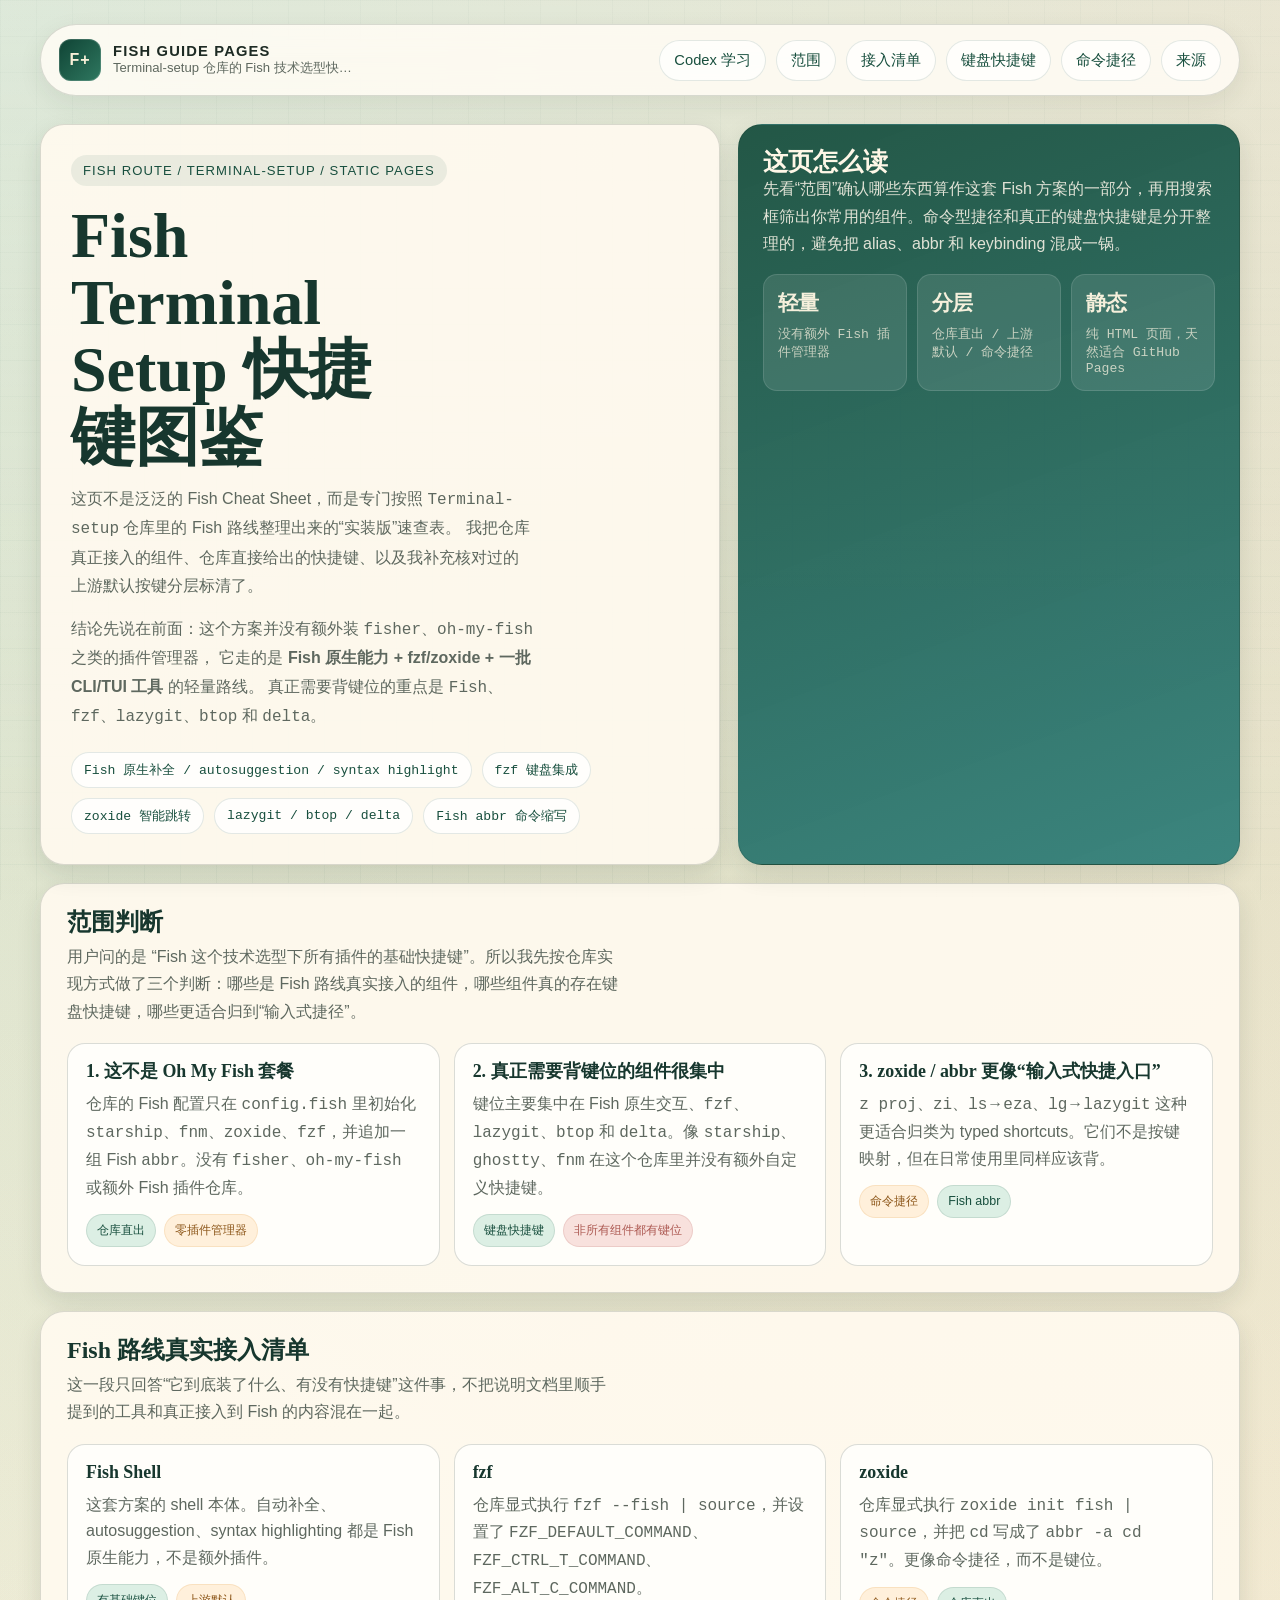
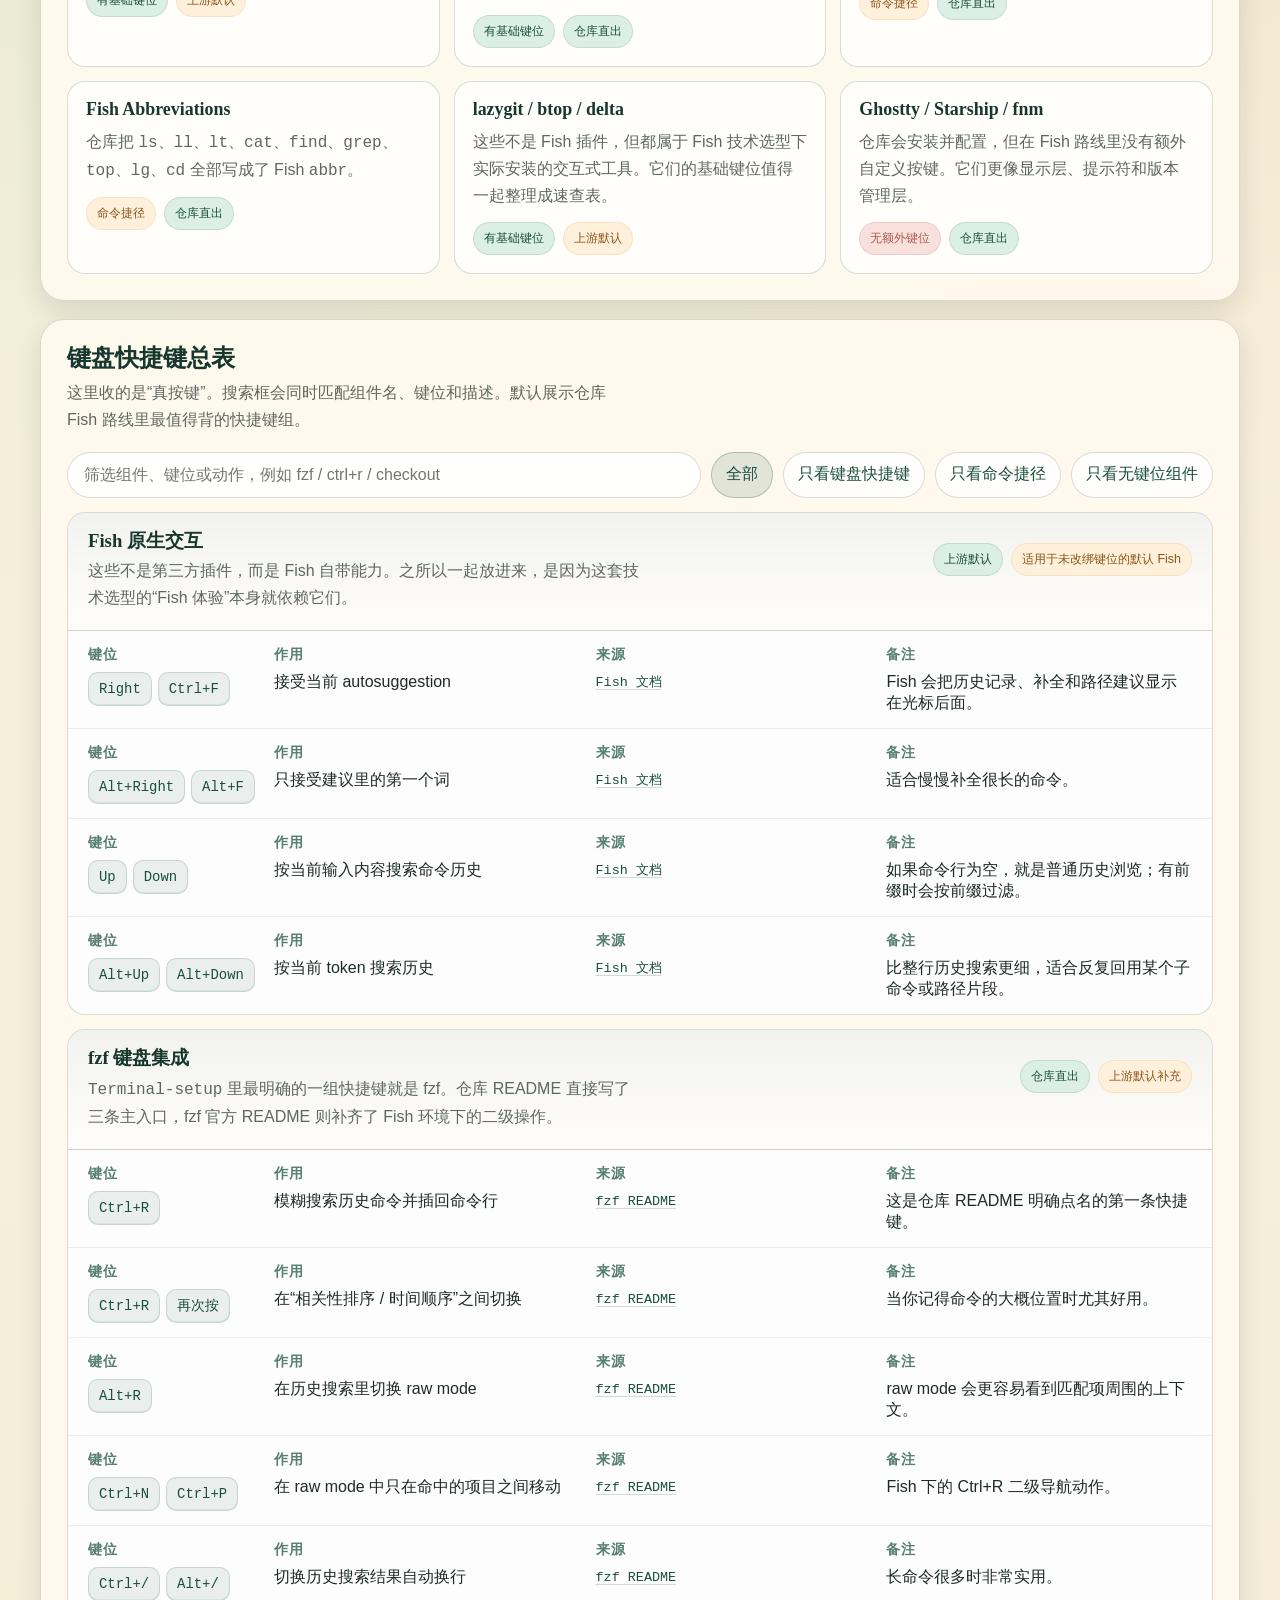
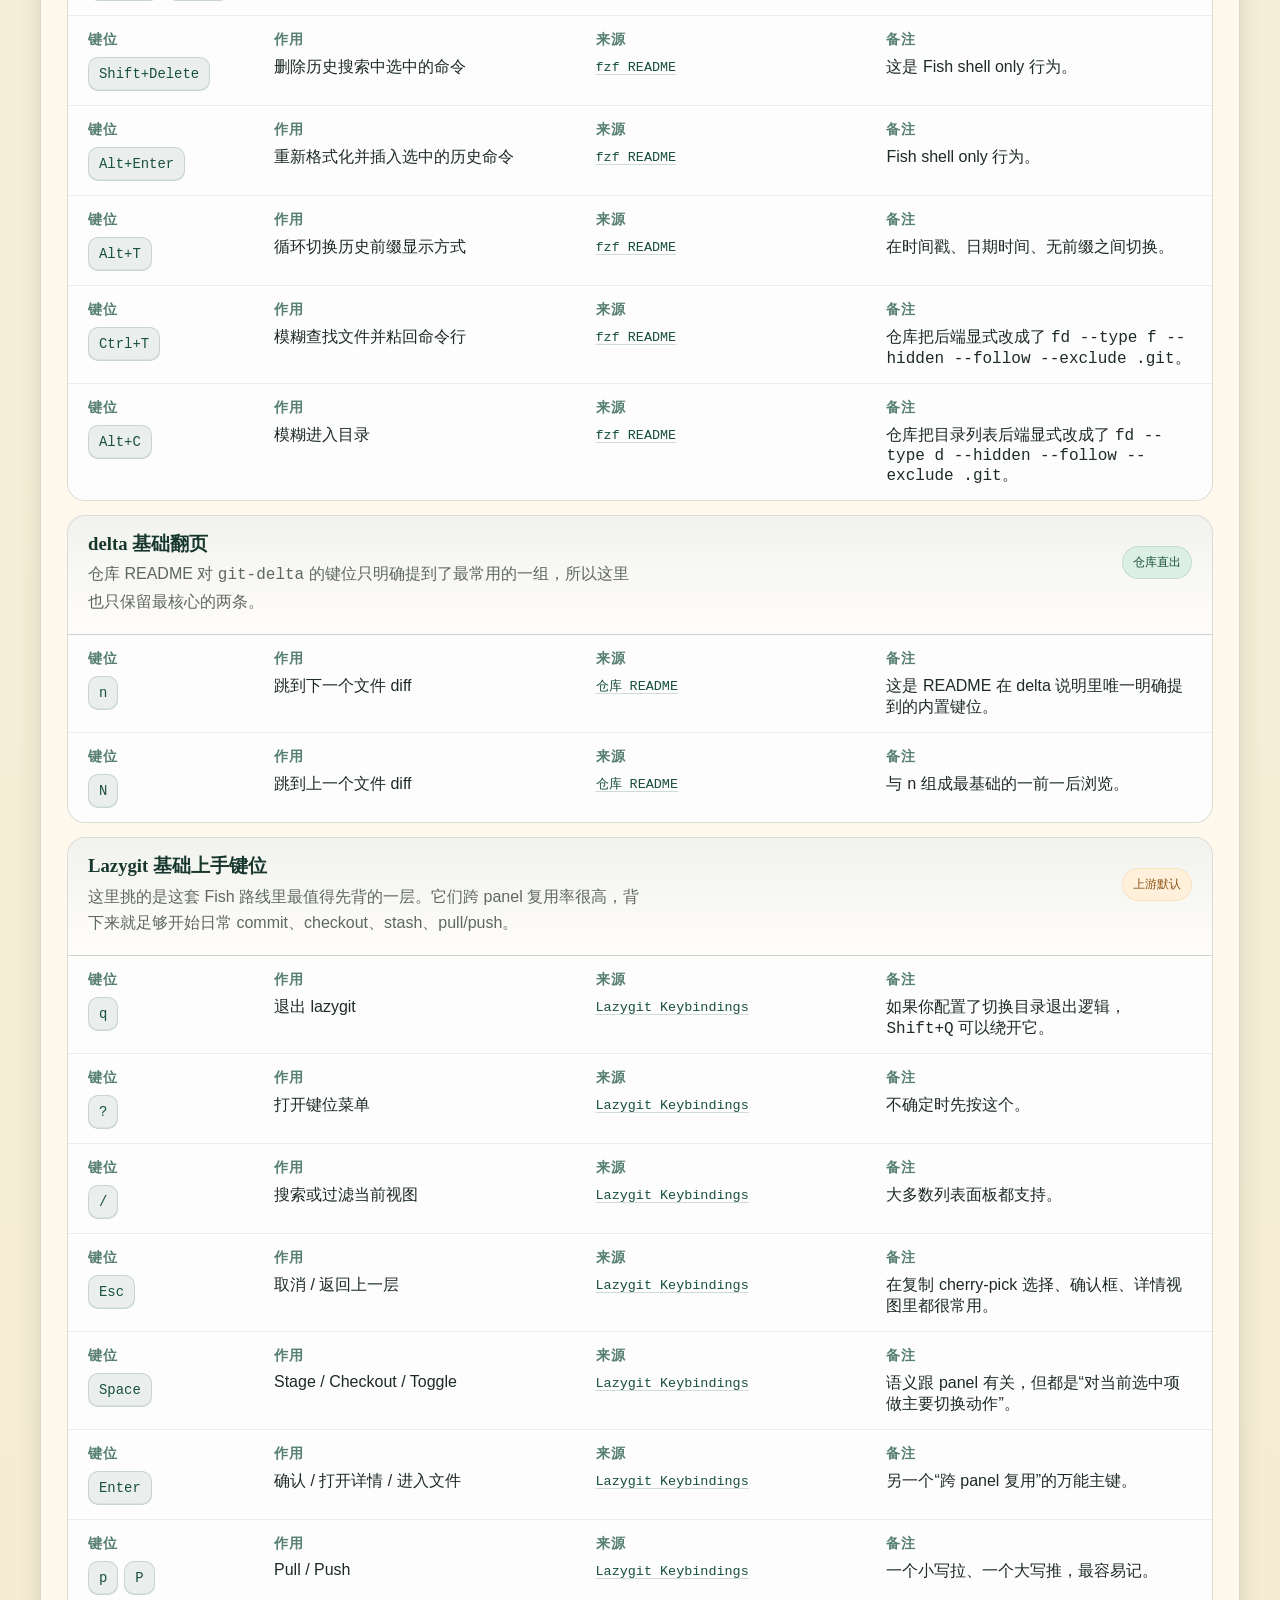
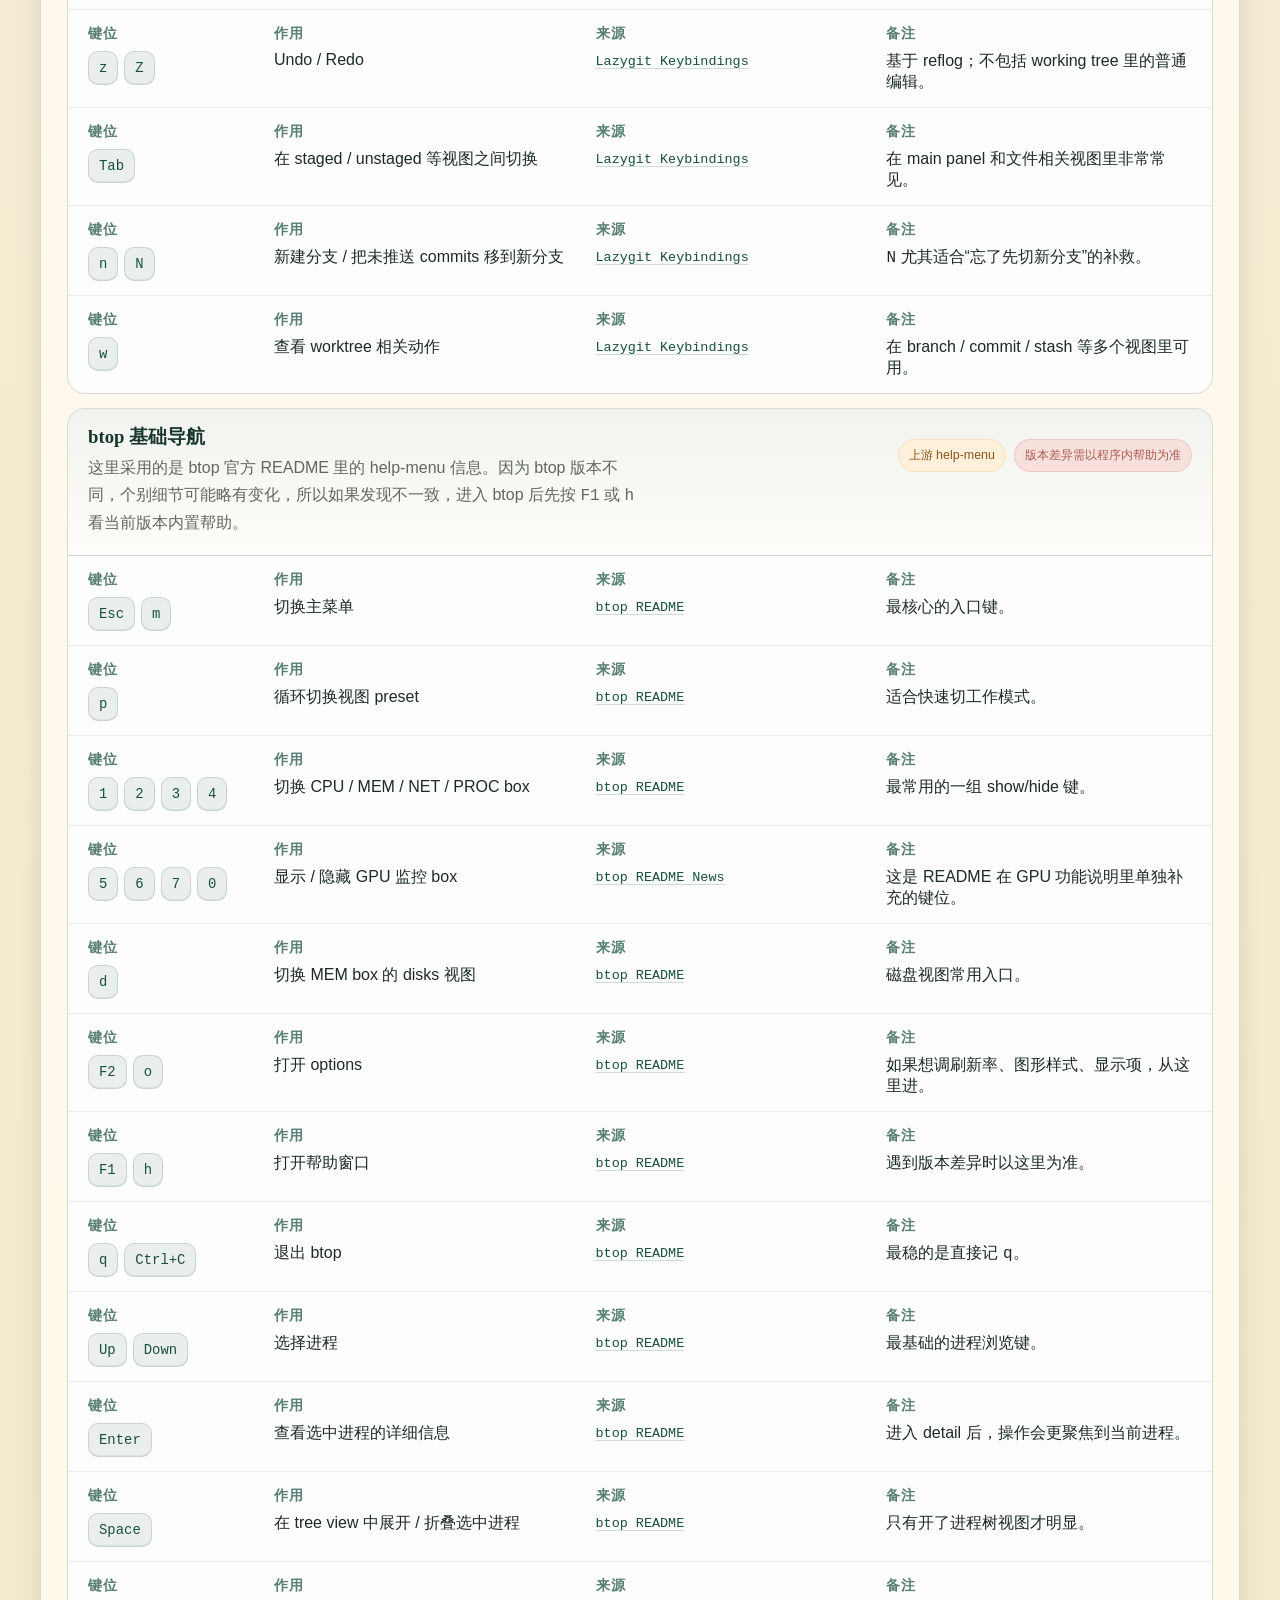
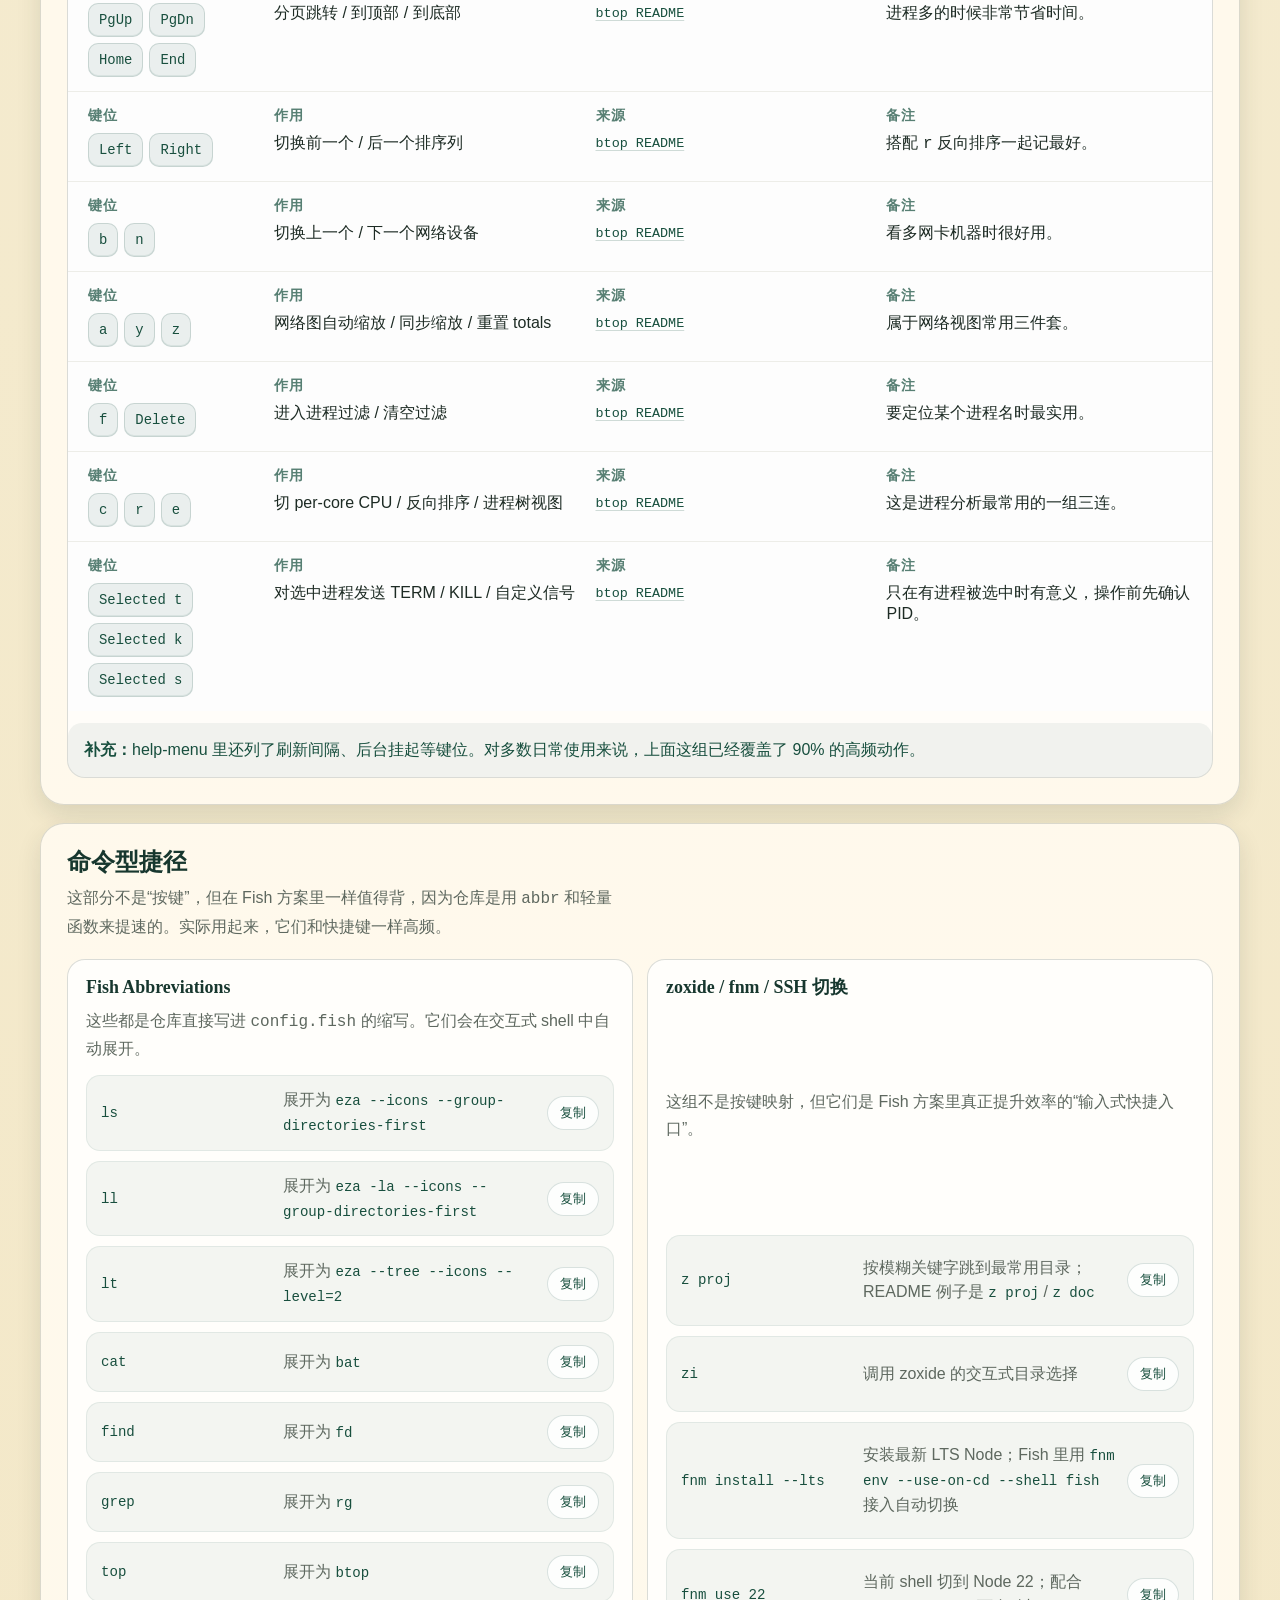
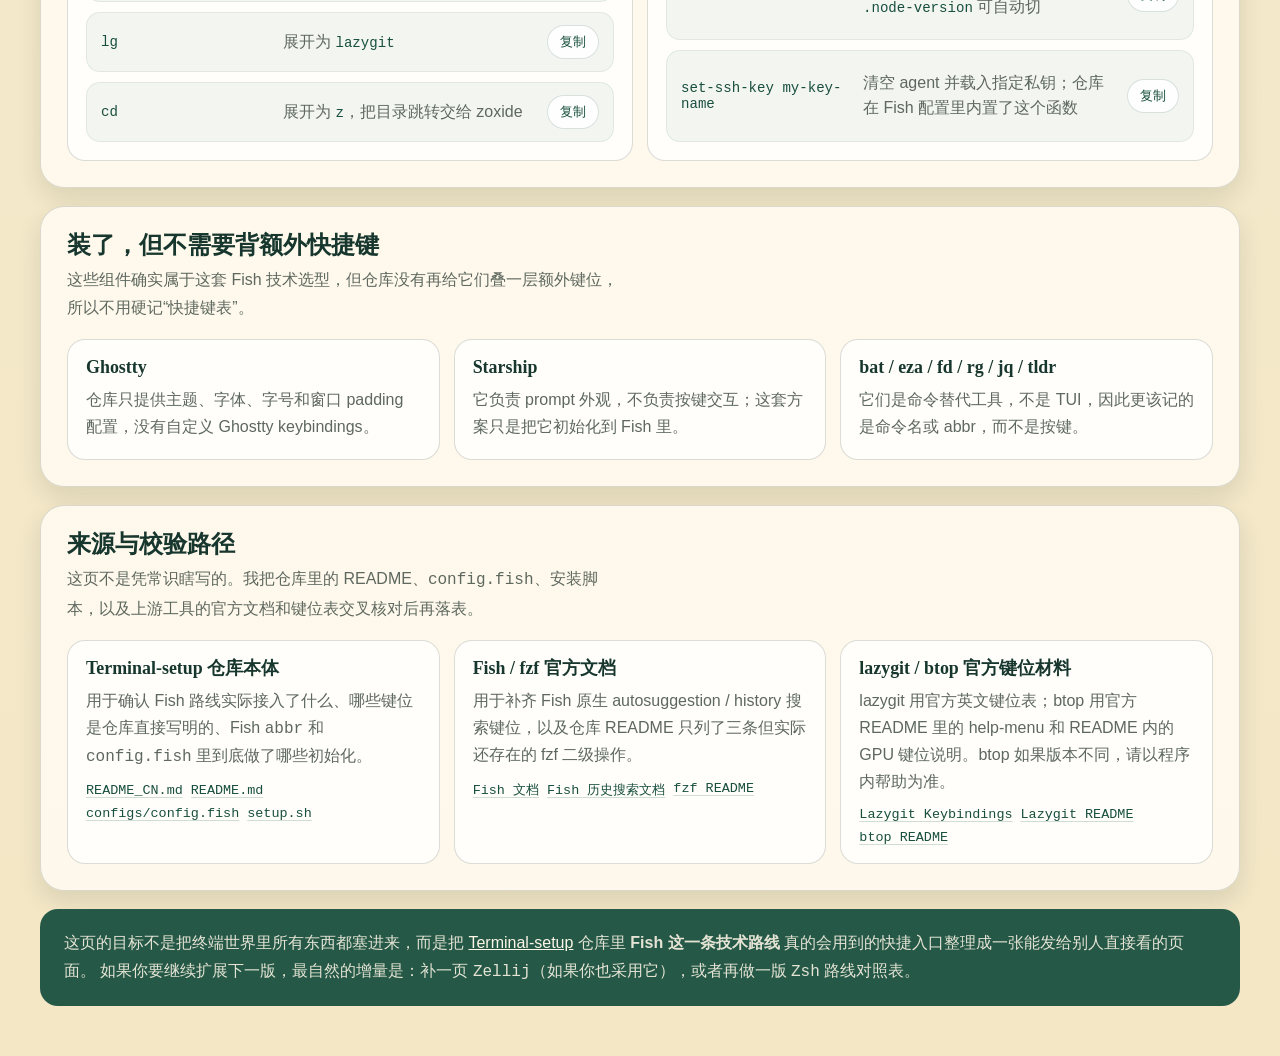
==== commit 59b1dbab: "Make Codex learning path shareable from the static site The user wants a systematic way to learn Cod" ====
--- a/index.html
+++ b/index.html
@@ -674,6 +674,7 @@
         </div>
       </div>
       <nav class="nav">
+        <a href="codex-terminal-skills/">Codex 学习</a>
         <a href="#scope">范围</a>
         <a href="#inventory">接入清单</a>
         <a href="#keyboard">键盘快捷键</a>
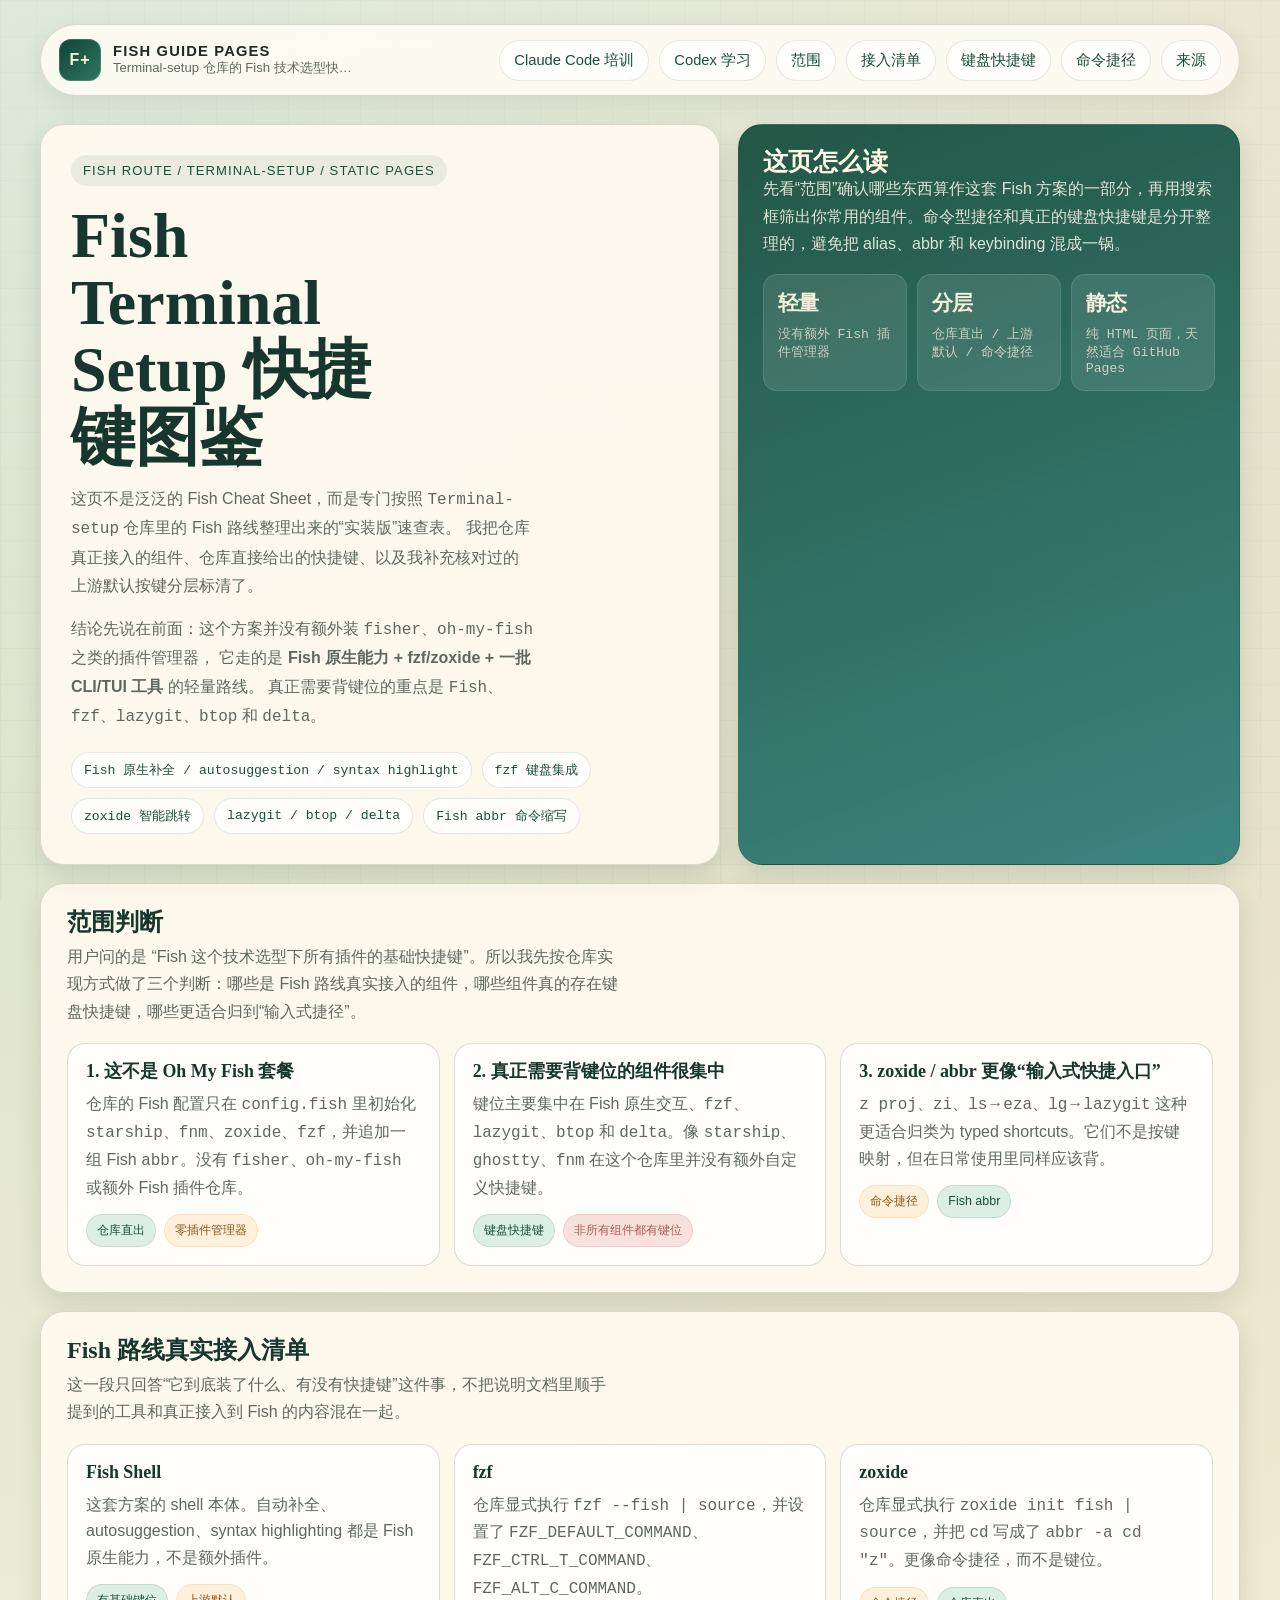
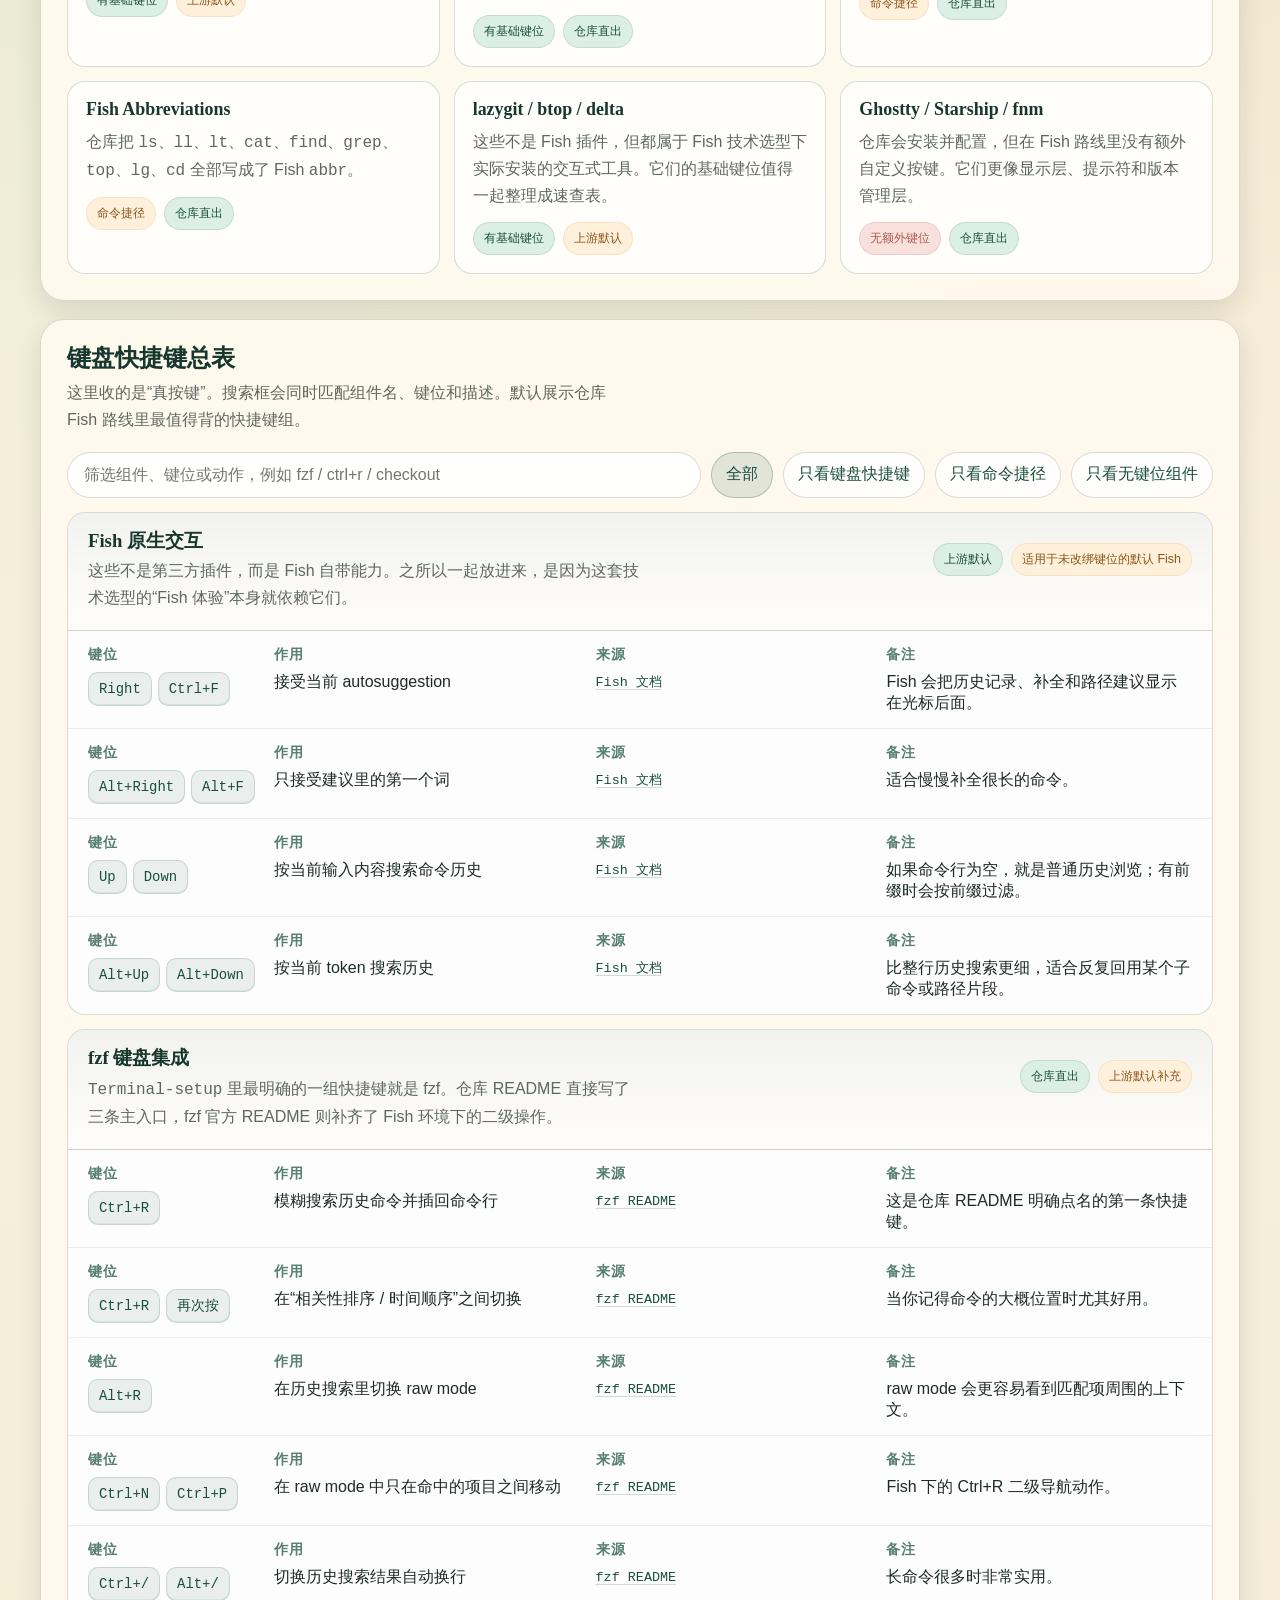
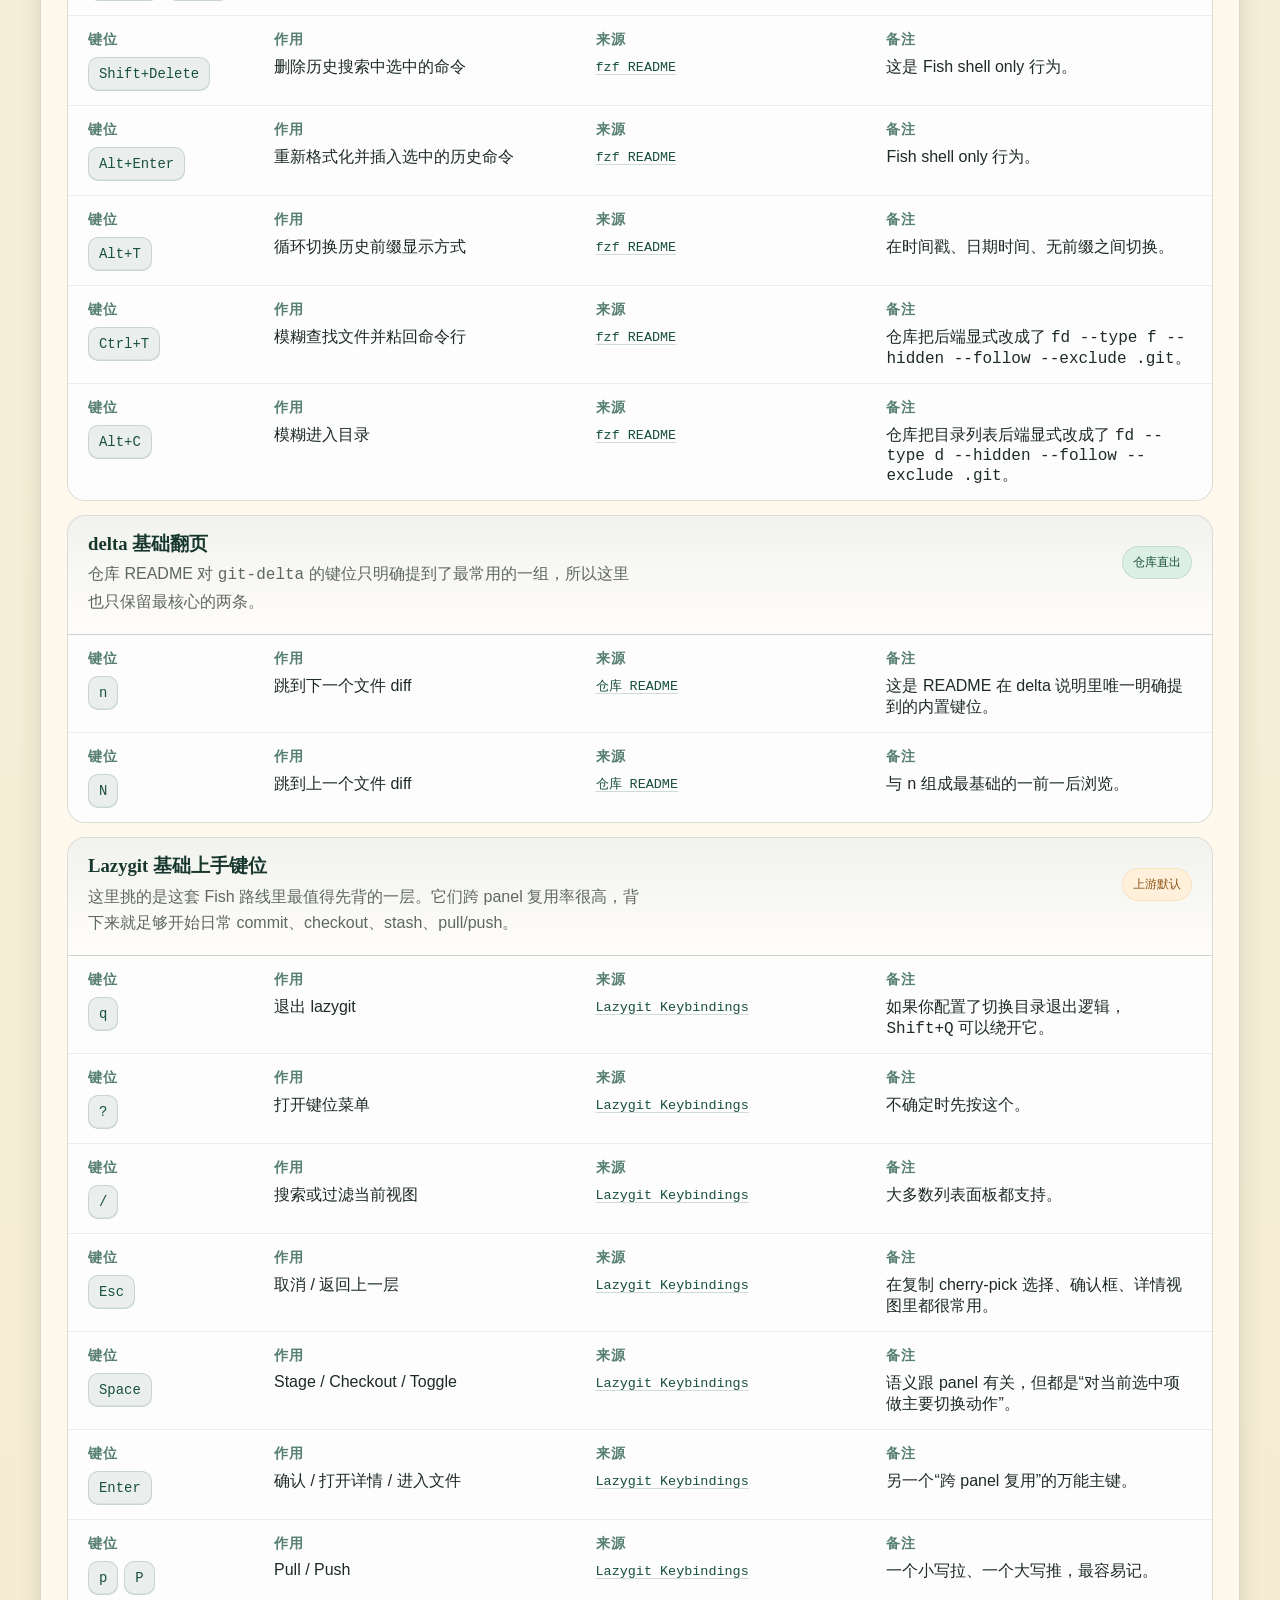
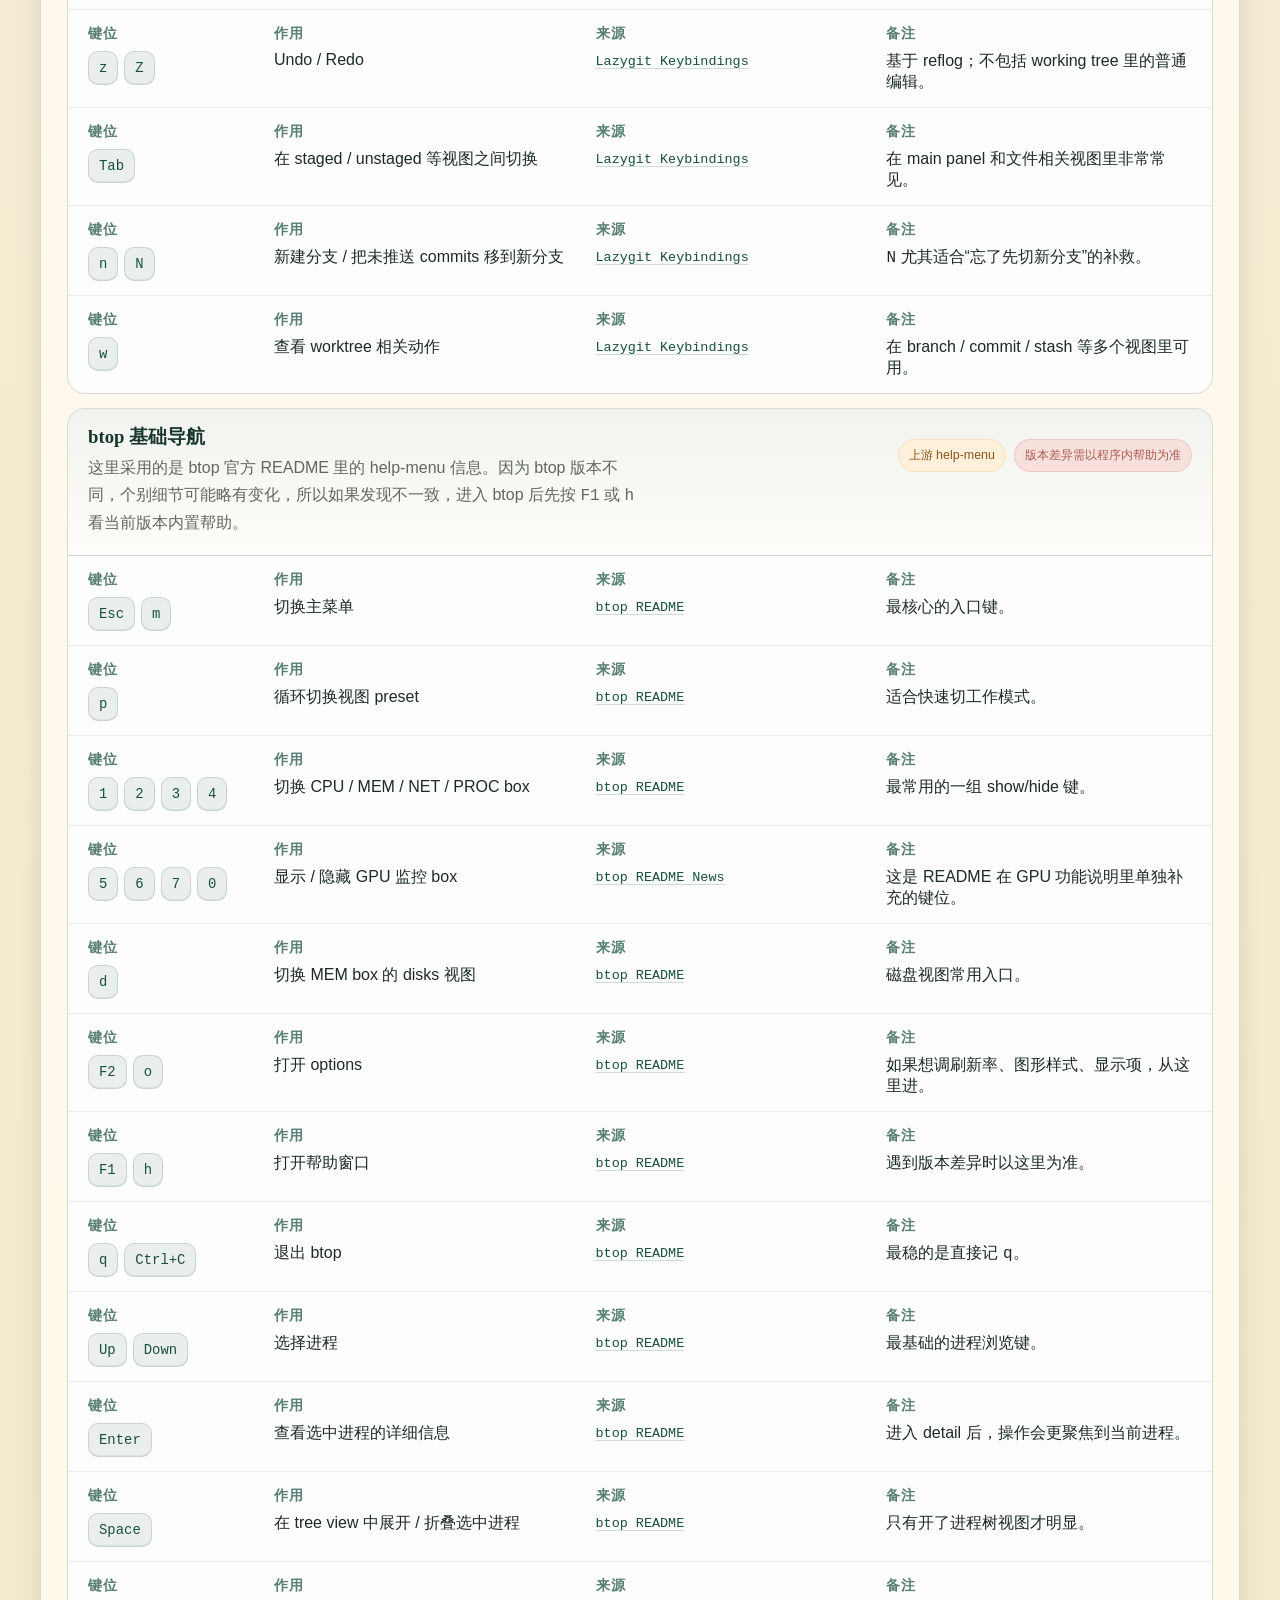
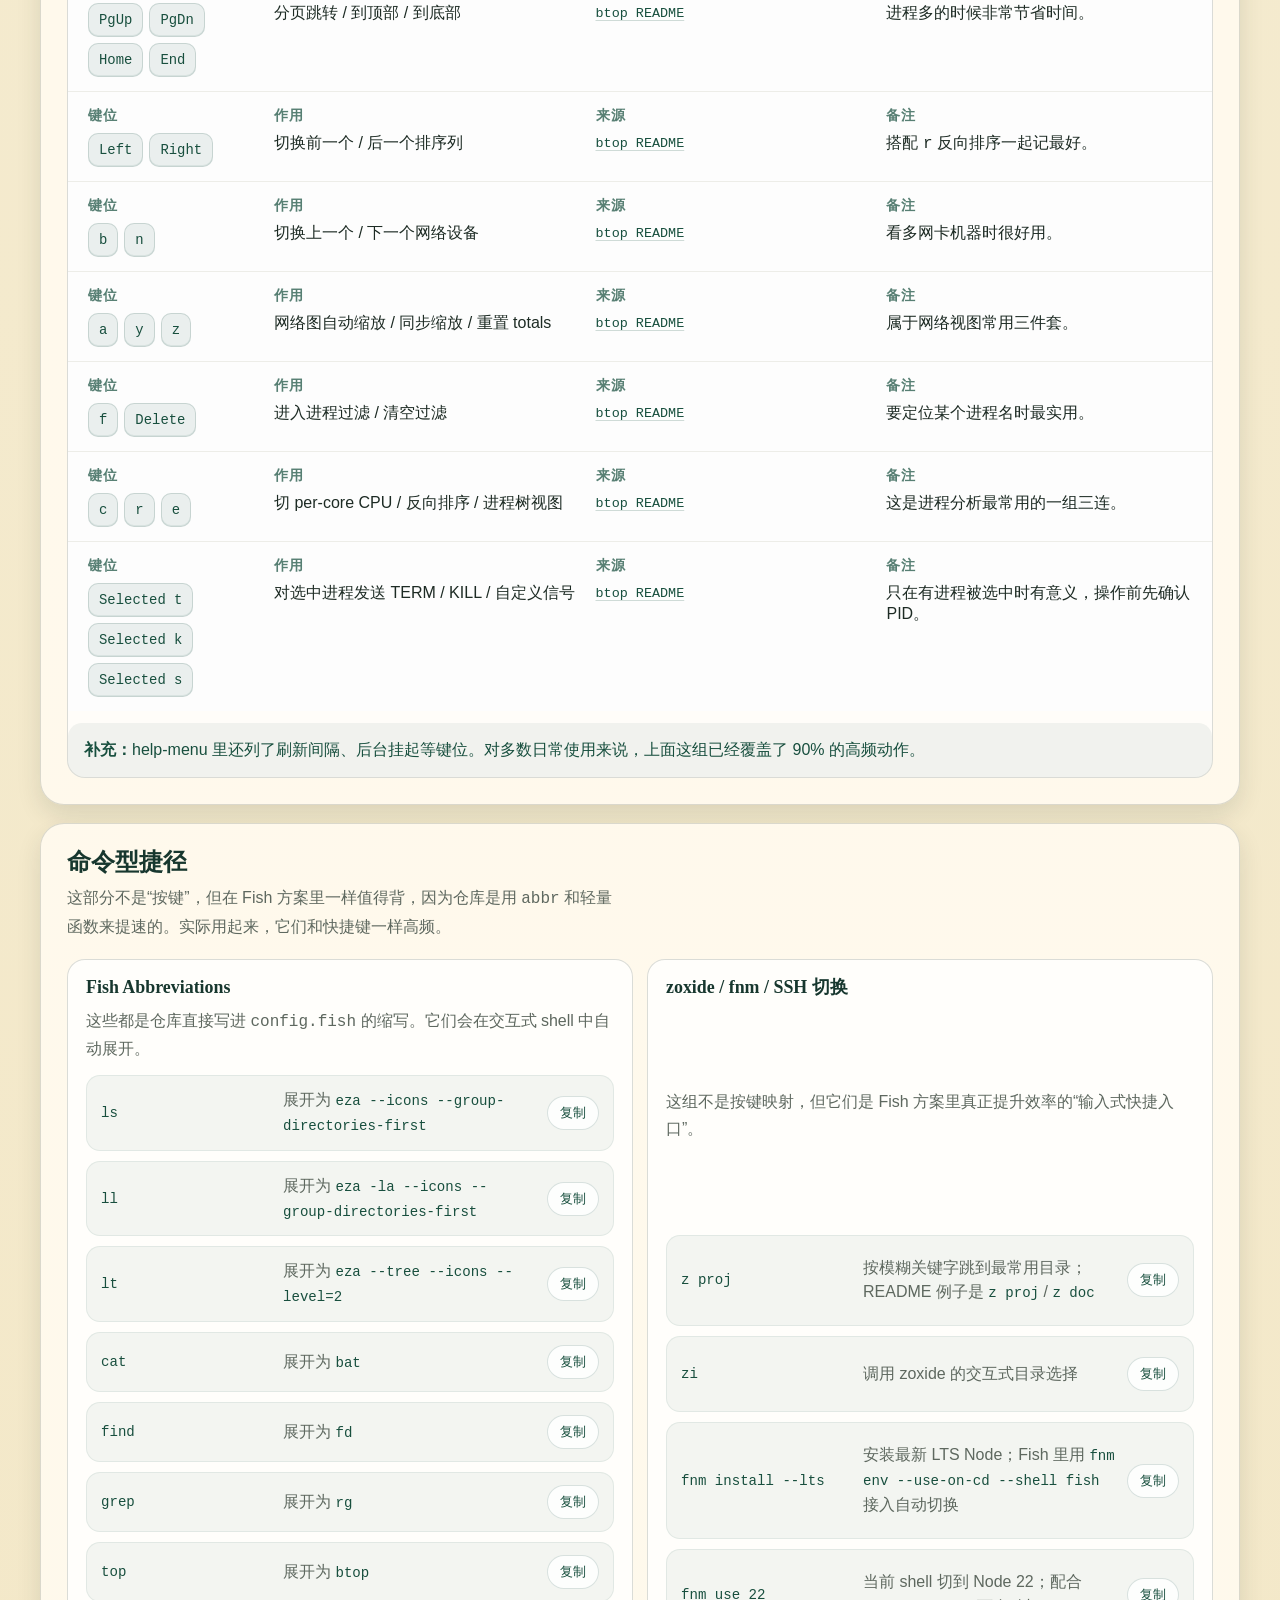
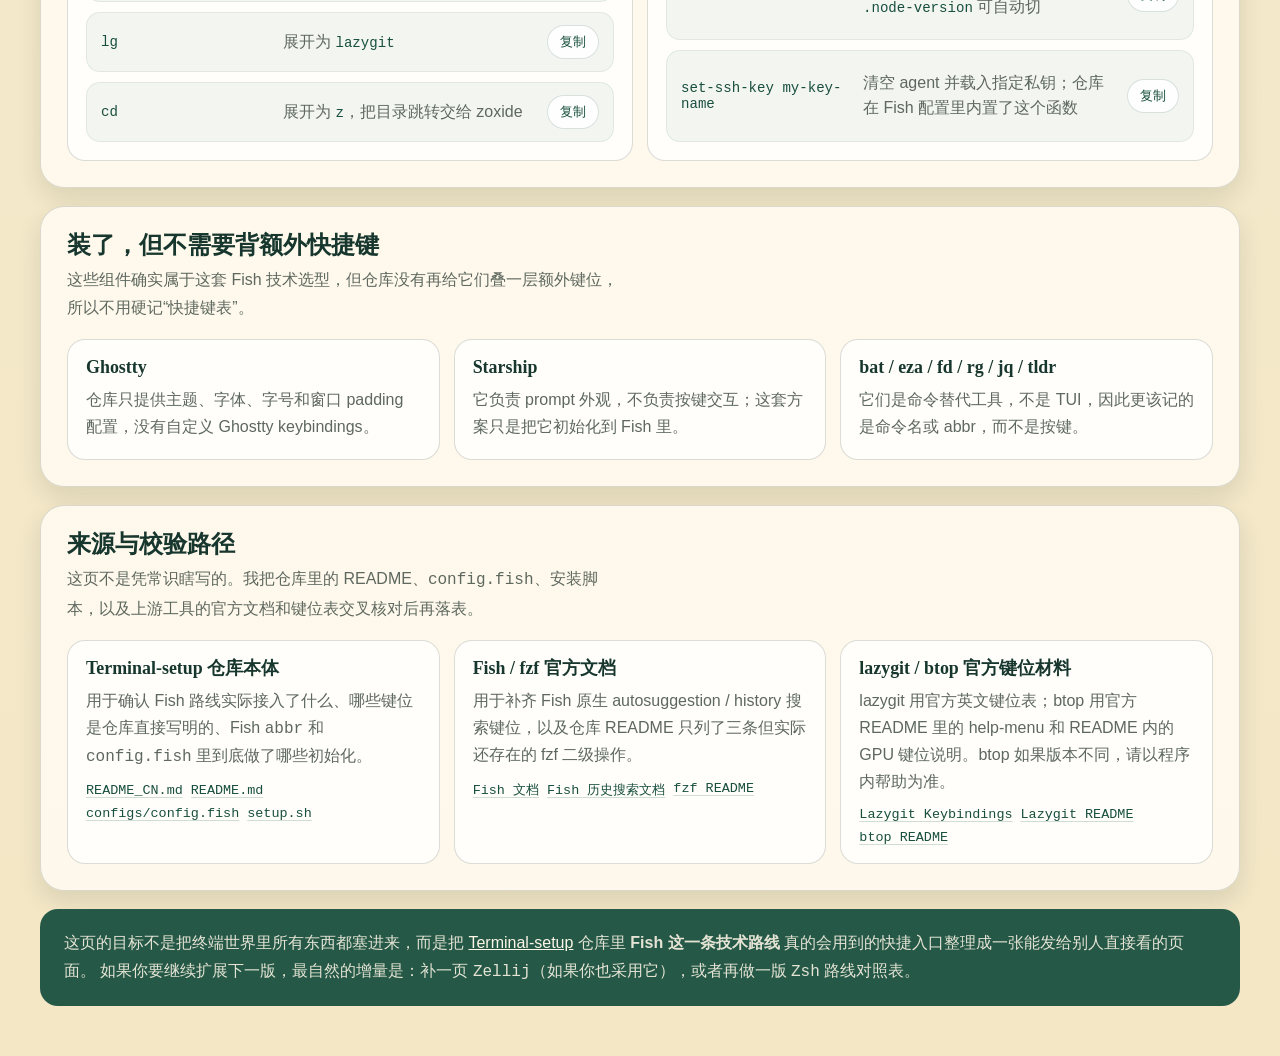
==== commit 7c4e7f19: "Publish Claude Code training as a maintained guide The static guide repository already hosts termina" ====
--- a/index.html
+++ b/index.html
@@ -674,6 +674,7 @@
         </div>
       </div>
       <nav class="nav">
+        <a href="claude-code-training/">Claude Code 培训</a>
         <a href="codex-terminal-skills/">Codex 学习</a>
         <a href="#scope">范围</a>
         <a href="#inventory">接入清单</a>
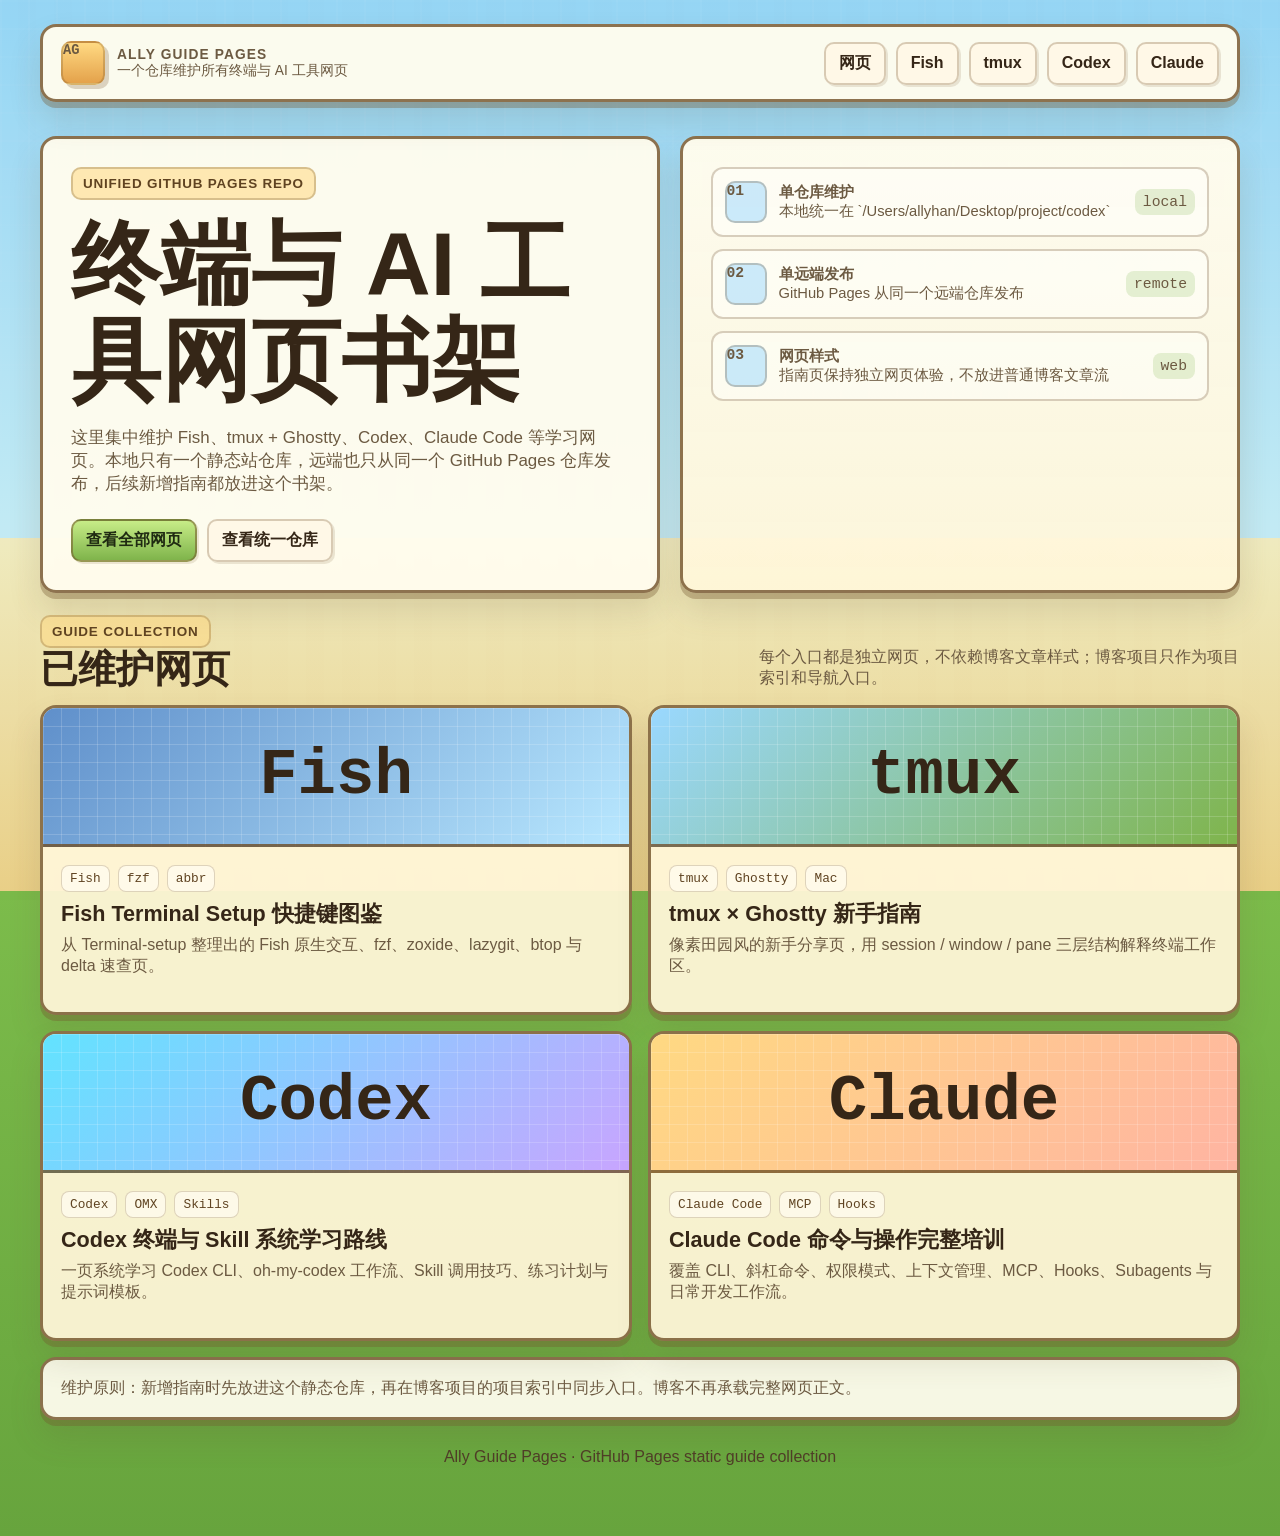
==== commit a1b99c5b: "Unify guide pages into one static bookshelf The guide pages were split across separate local and rem" ====
--- a/index.html
+++ b/index.html
@@ -3,34 +3,25 @@
 <head>
   <meta charset="UTF-8">
   <meta name="viewport" content="width=device-width, initial-scale=1.0">
-  <title>Fish Terminal Setup 快捷键图鉴</title>
-  <meta name="description" content="基于 Terminal-setup 仓库整理的 Fish 技术选型快捷键与命令捷径，覆盖 Fish 原生能力、fzf、zoxide、lazygit、btop、delta 与 Fish abbr。">
-  <meta name="theme-color" content="#184f3e">
+  <title>Ally Guide Pages｜终端与 AI 工具网页书架</title>
+  <meta name="description" content="统一维护 Fish、tmux + Ghostty、Codex、Claude Code 等终端与 AI 工具学习网页。">
+  <meta name="theme-color" content="#9ad8ff">
   <style>
     :root {
-      --bg: #f6f0dc;
-      --bg-soft: #fff9eb;
-      --ink: #1d2b24;
-      --muted: #5e685f;
-      --line: rgba(29, 43, 36, 0.16);
-      --line-strong: rgba(29, 43, 36, 0.48);
-      --green: #184f3e;
-      --green-soft: #dcefe4;
-      --mint: #8cc6a6;
-      --amber: #d98d36;
-      --amber-soft: #fff0db;
-      --teal: #2d7d78;
-      --rose: #ad5a53;
-      --rose-soft: #f8e1dd;
-      --card: rgba(255, 250, 239, 0.92);
-      --shadow: 0 10px 24px rgba(33, 46, 39, 0.12);
-      --radius-xl: 24px;
-      --radius-lg: 18px;
-      --radius-md: 14px;
-      --radius-sm: 10px;
-      --mono: "SF Mono", "Monaco", "Menlo", "Cascadia Code", monospace;
-      --serif: "Iowan Old Style", "Palatino Linotype", "Book Antiqua", "Georgia", serif;
-      --sans: "Avenir Next", "Segoe UI", "Trebuchet MS", sans-serif;
+      --sky: #9ad8ff;
+      --cream: rgba(255, 252, 238, 0.96);
+      --paper: rgba(255, 246, 216, 0.94);
+      --line: rgba(116, 85, 44, 0.82);
+      --line-soft: rgba(116, 85, 44, 0.28);
+      --text: #352617;
+      --muted: #6c5a42;
+      --green: #7fb44b;
+      --blue: #5f8fca;
+      --amber: #e4a24b;
+      --rose: #c96c5d;
+      --shadow: 0 6px 0 rgba(116, 85, 44, 0.34), 0 18px 32px rgba(102, 79, 53, 0.16);
+      --mono: "Monaco", "SF Mono", "Menlo", "Courier New", monospace;
+      --sans: "Trebuchet MS", "Avenir Next", "Verdana", sans-serif;
     }
 
     * {
@@ -43,33 +34,37 @@
 
     body {
       margin: 0;
-      color: var(--ink);
+      min-height: 100vh;
+      color: var(--text);
       font-family: var(--sans);
       background:
-        radial-gradient(circle at top left, rgba(140, 198, 166, 0.32), transparent 24%),
-        radial-gradient(circle at top right, rgba(217, 141, 54, 0.22), transparent 24%),
-        linear-gradient(180deg, #f4f7ef 0%, #f6f0dc 18%, #f3e7c6 100%);
-      min-height: 100vh;
-    }
-
-    body::before {
+        linear-gradient(180deg, #98d8ff 0%, #c9efff 35%, #f8efc7 35%, #f2d28c 58%, #7cbc4b 58%, #67a43d 100%);
+      overflow-x: hidden;
+    }
+
+    body::before,
+    body::after {
       content: "";
       position: fixed;
       inset: 0;
       pointer-events: none;
+      z-index: 0;
+    }
+
+    body::before {
+      background-image:
+        repeating-linear-gradient(90deg, rgba(255, 255, 255, 0.16) 0 2px, transparent 2px 28px),
+        repeating-linear-gradient(180deg, rgba(255, 255, 255, 0.12) 0 2px, transparent 2px 28px);
+      opacity: 0.34;
+      mask-image: linear-gradient(to bottom, rgba(0, 0, 0, 0.82), transparent 78%);
+    }
+
+    body::after {
       background:
-        linear-gradient(rgba(255, 255, 255, 0.28), rgba(255, 255, 255, 0)),
-        repeating-linear-gradient(
-          90deg,
-          rgba(24, 79, 62, 0.035) 0 1px,
-          transparent 1px 36px
-        ),
-        repeating-linear-gradient(
-          180deg,
-          rgba(24, 79, 62, 0.03) 0 1px,
-          transparent 1px 36px
-        );
-      z-index: 0;
+        radial-gradient(circle at 12% 24%, rgba(255, 255, 255, 0.5) 0 42px, transparent 43px),
+        radial-gradient(circle at 30% 18%, rgba(255, 255, 255, 0.42) 0 26px, transparent 27px),
+        repeating-linear-gradient(90deg, rgba(111, 170, 72, 0.16) 0 18px, rgba(97, 154, 59, 0.16) 18px 36px);
+      opacity: 0.38;
     }
 
     a {
@@ -77,130 +72,136 @@
     }
 
     code,
-    .keys,
-    .badge,
-    .copy-chip,
-    .source-link,
-    .stat-label {
+    .mono,
+    .pill,
+    .badge {
       font-family: var(--mono);
     }
 
-    .page {
+    .shell {
       position: relative;
       z-index: 1;
       max-width: 1240px;
       margin: 0 auto;
-      padding: 24px 20px 72px;
+      padding: 24px 20px 70px;
+    }
+
+    .topbar,
+    .panel,
+    .guide-card,
+    .note {
+      border: 3px solid var(--line);
+      border-radius: 16px;
+      background: var(--cream);
+      box-shadow: var(--shadow);
     }
 
     .topbar {
       position: sticky;
       top: 16px;
+      z-index: 20;
       display: flex;
+      align-items: center;
       justify-content: space-between;
-      align-items: center;
-      gap: 16px;
+      gap: 14px;
       padding: 14px 18px;
-      border: 1px solid var(--line);
-      border-radius: 999px;
-      background: rgba(255, 252, 244, 0.88);
-      backdrop-filter: blur(14px);
-      box-shadow: 0 8px 24px rgba(33, 46, 39, 0.08);
-      z-index: 20;
     }
 
     .brand {
-      min-width: 0;
       display: flex;
       align-items: center;
       gap: 12px;
+      min-width: 0;
+      text-decoration: none;
     }
 
     .brand-mark {
-      width: 42px;
-      height: 42px;
+      width: 44px;
+      height: 44px;
       display: grid;
       place-items: center;
-      border-radius: 12px;
-      background: linear-gradient(135deg, #0f4334, #2f7860);
-      color: #f8f0d8;
-      box-shadow: inset 0 0 0 1px rgba(255, 255, 255, 0.16);
-      font-weight: 700;
-      letter-spacing: 0.06em;
-    }
-
-    .brand-copy strong,
-    .brand-copy span {
+      border: 2px solid var(--line-soft);
+      border-radius: 10px;
+      background: linear-gradient(180deg, #ffd982, var(--amber));
+      box-shadow: 4px 4px 0 rgba(116, 85, 44, 0.24);
+      font-family: var(--mono);
+      font-weight: 900;
+    }
+
+    .brand strong,
+    .brand span {
       display: block;
     }
 
-    .brand-copy strong {
-      font-size: 0.92rem;
+    .brand strong {
       letter-spacing: 0.08em;
       text-transform: uppercase;
     }
 
-    .brand-copy span {
-      font-size: 0.82rem;
+    .brand span {
+      max-width: 38ch;
+      overflow: hidden;
       color: var(--muted);
+      font-size: 0.86rem;
+      text-overflow: ellipsis;
       white-space: nowrap;
-      overflow: hidden;
-      text-overflow: ellipsis;
-      max-width: 34ch;
     }
 
     .nav {
       display: flex;
       flex-wrap: wrap;
+      justify-content: flex-end;
       gap: 10px;
-      justify-content: flex-end;
-    }
-
-    .nav a {
+    }
+
+    .nav a,
+    .button {
+      display: inline-flex;
+      align-items: center;
+      justify-content: center;
+      min-height: 40px;
+      padding: 9px 13px;
+      border: 2px solid var(--line-soft);
+      border-radius: 10px;
+      background: rgba(255, 249, 232, 0.92);
+      box-shadow: 2px 2px 0 rgba(116, 85, 44, 0.14);
+      color: var(--text);
+      font-weight: 760;
       text-decoration: none;
-      padding: 10px 14px;
-      border-radius: 999px;
-      border: 1px solid rgba(24, 79, 62, 0.12);
-      background: rgba(255, 255, 255, 0.72);
-      color: var(--green);
-      font-size: 0.92rem;
-      transition: 180ms ease;
-    }
-
-    .nav a:hover {
-      background: rgba(140, 198, 166, 0.22);
-      border-color: rgba(24, 79, 62, 0.28);
+      transition: 160ms ease;
+    }
+
+    .nav a:hover,
+    .button:hover {
       transform: translateY(-1px);
+      border-color: var(--line);
+      background: rgba(127, 180, 75, 0.18);
     }
 
     .hero {
       display: grid;
-      grid-template-columns: minmax(0, 1.15fr) minmax(300px, 0.85fr);
-      gap: 18px;
-      margin-top: 28px;
-    }
-
-    .panel {
-      background: var(--card);
-      border: 1px solid var(--line);
-      border-radius: var(--radius-xl);
-      box-shadow: var(--shadow);
-    }
-
-    .hero-copy {
-      padding: 30px;
+      grid-template-columns: minmax(0, 1.05fr) minmax(300px, 0.95fr);
+      gap: 20px;
+      margin-top: 34px;
+      align-items: stretch;
+    }
+
+    .hero-copy,
+    .hero-board {
+      padding: 28px;
     }
 
     .eyebrow {
       display: inline-flex;
-      align-items: center;
-      gap: 8px;
-      padding: 8px 12px;
-      border-radius: 999px;
-      background: rgba(24, 79, 62, 0.08);
-      color: var(--green);
-      font-size: 0.82rem;
-      letter-spacing: 0.08em;
+      width: fit-content;
+      padding: 7px 10px;
+      border: 2px solid rgba(116, 85, 44, 0.28);
+      border-radius: 10px;
+      background: rgba(255, 217, 130, 0.55);
+      color: #5f4321;
+      font-size: 0.84rem;
+      font-weight: 800;
+      letter-spacing: 0.06em;
       text-transform: uppercase;
     }
 
@@ -208,1308 +209,357 @@
     h2,
     h3 {
       margin: 0;
-      font-family: var(--serif);
-      line-height: 1.05;
-      color: #17372e;
+      line-height: 1.08;
+      letter-spacing: 0;
     }
 
     h1 {
+      max-width: 12ch;
       margin-top: 16px;
-      font-size: clamp(2.7rem, 5vw, 4.8rem);
-      max-width: 11ch;
-    }
-
-    .hero-copy p {
-      margin: 14px 0 0;
+      font-size: clamp(2.8rem, 7vw, 6.5rem);
+    }
+
+    h2 {
+      font-size: clamp(1.7rem, 3vw, 2.55rem);
+    }
+
+    h3 {
+      font-size: 1.35rem;
+    }
+
+    .lead {
+      max-width: 66ch;
+      margin: 16px 0 0;
       color: var(--muted);
-      font-size: 1rem;
-      line-height: 1.78;
-      max-width: 52ch;
-    }
-
-    .pill-row {
+      font-size: 1.06rem;
+    }
+
+    .hero-actions {
       display: flex;
       flex-wrap: wrap;
       gap: 10px;
-      margin-top: 20px;
+      margin-top: 24px;
+    }
+
+    .button.primary {
+      color: #1f2a12;
+      border-color: rgba(116, 85, 44, 0.55);
+      background: linear-gradient(180deg, #c7ec87, var(--green));
+    }
+
+    .hero-board {
+      display: grid;
+      gap: 12px;
+      align-content: start;
+      background: linear-gradient(180deg, rgba(255, 252, 238, 0.98), rgba(255, 246, 216, 0.94));
+    }
+
+    .board-row {
+      display: grid;
+      grid-template-columns: auto minmax(0, 1fr) auto;
+      gap: 12px;
+      align-items: center;
+      padding: 12px;
+      border: 2px solid var(--line-soft);
+      border-radius: 12px;
+      background: rgba(255, 255, 255, 0.44);
+    }
+
+    .tile {
+      width: 42px;
+      height: 42px;
+      display: grid;
+      place-items: center;
+      border: 2px solid rgba(116, 85, 44, 0.28);
+      border-radius: 10px;
+      background: rgba(154, 216, 255, 0.5);
+      font-family: var(--mono);
+      font-weight: 900;
+    }
+
+    .board-row strong,
+    .board-row span {
+      display: block;
+    }
+
+    .board-row span {
+      color: var(--muted);
+      font-size: 0.92rem;
     }
 
     .badge {
-      display: inline-flex;
-      align-items: center;
-      gap: 6px;
-      padding: 8px 12px;
-      border-radius: 999px;
-      font-size: 0.82rem;
-      background: rgba(255, 255, 255, 0.82);
-      border: 1px solid rgba(24, 79, 62, 0.12);
-      color: var(--green);
-    }
-
-    .hero-side {
-      padding: 24px;
-      display: grid;
-      align-content: start;
-      gap: 16px;
-      background:
-        linear-gradient(160deg, rgba(24, 79, 62, 0.95), rgba(45, 125, 120, 0.92)),
-        linear-gradient(180deg, rgba(255, 255, 255, 0.08), transparent);
-      color: #f6f0dc;
-    }
-
-    .hero-side h2 {
-      color: #fff7e7;
-      font-size: 1.55rem;
-    }
-
-    .hero-side p {
-      margin: 0;
-      line-height: 1.72;
-      color: rgba(250, 245, 232, 0.88);
-    }
-
-    .stats {
-      display: grid;
-      grid-template-columns: repeat(3, minmax(0, 1fr));
-      gap: 10px;
-    }
-
-    .stat {
-      padding: 14px;
-      border-radius: var(--radius-md);
-      background: rgba(255, 255, 255, 0.1);
-      border: 1px solid rgba(255, 255, 255, 0.12);
-    }
-
-    .stat strong,
-    .stat span {
-      display: block;
-    }
-
-    .stat strong {
-      font-size: 1.3rem;
-      letter-spacing: -0.04em;
-    }
-
-    .stat span {
-      margin-top: 8px;
-      font-size: 0.82rem;
-      color: rgba(248, 241, 224, 0.74);
+      padding: 5px 8px;
+      border-radius: 8px;
+      background: rgba(127, 180, 75, 0.2);
+      color: #36551f;
+      font-size: 0.78rem;
+      white-space: nowrap;
     }
 
     .section {
-      margin-top: 18px;
-      padding: 26px;
+      margin-top: 22px;
     }
 
     .section-head {
       display: flex;
       justify-content: space-between;
+      align-items: end;
       gap: 16px;
-      align-items: end;
-      margin-bottom: 18px;
+      margin-bottom: 16px;
     }
 
     .section-head p {
-      margin: 8px 0 0;
+      max-width: 54ch;
+      margin: 0;
       color: var(--muted);
-      line-height: 1.72;
-      max-width: 62ch;
-    }
-
-    .summary-grid,
-    .inventory-grid,
-    .source-grid,
-    .none-grid {
-      display: grid;
-      grid-template-columns: repeat(3, minmax(0, 1fr));
-      gap: 14px;
-    }
-
-    .summary-card,
-    .inventory-card,
-    .source-card,
-    .none-card {
+    }
+
+    .guide-grid {
+      display: grid;
+      grid-template-columns: repeat(2, minmax(0, 1fr));
+      gap: 16px;
+    }
+
+    .guide-card {
+      display: grid;
+      min-height: 310px;
+      overflow: hidden;
+      background: var(--paper);
+      text-decoration: none;
+      transition: 160ms ease;
+    }
+
+    .guide-card:hover {
+      transform: translateY(-2px);
+    }
+
+    .card-art {
+      min-height: 122px;
+      display: grid;
+      place-items: center;
+      border-bottom: 3px solid var(--line);
+      background:
+        linear-gradient(90deg, rgba(255, 255, 255, 0.16) 1px, transparent 1px),
+        linear-gradient(rgba(255, 255, 255, 0.16) 1px, transparent 1px),
+        linear-gradient(135deg, var(--blue), #b9e8ff);
+      background-size: 18px 18px, 18px 18px, auto;
+      font-family: var(--mono);
+      font-size: clamp(2rem, 5vw, 4rem);
+      font-weight: 900;
+    }
+
+    .guide-card:nth-child(2) .card-art {
+      background:
+        linear-gradient(90deg, rgba(255, 255, 255, 0.16) 1px, transparent 1px),
+        linear-gradient(rgba(255, 255, 255, 0.16) 1px, transparent 1px),
+        linear-gradient(135deg, #9ad8ff, #7fb44b);
+      background-size: 18px 18px, 18px 18px, auto;
+    }
+
+    .guide-card:nth-child(3) .card-art {
+      background:
+        linear-gradient(90deg, rgba(255, 255, 255, 0.16) 1px, transparent 1px),
+        linear-gradient(rgba(255, 255, 255, 0.16) 1px, transparent 1px),
+        linear-gradient(135deg, #62e3ff, #c8a5ff);
+      background-size: 18px 18px, 18px 18px, auto;
+    }
+
+    .guide-card:nth-child(4) .card-art {
+      background:
+        linear-gradient(90deg, rgba(255, 255, 255, 0.16) 1px, transparent 1px),
+        linear-gradient(rgba(255, 255, 255, 0.16) 1px, transparent 1px),
+        linear-gradient(135deg, #ffd982, #ffb4a2);
+      background-size: 18px 18px, 18px 18px, auto;
+    }
+
+    .card-body {
+      display: grid;
+      gap: 10px;
+      align-content: start;
       padding: 18px;
-      border-radius: var(--radius-lg);
-      border: 1px solid var(--line);
-      background: rgba(255, 255, 255, 0.7);
-    }
-
-    .summary-card h3,
-    .inventory-card h3,
-    .source-card h3,
-    .none-card h3 {
-      font-size: 1.12rem;
-    }
-
-    .summary-card p,
-    .inventory-card p,
-    .source-card p,
-    .none-card p {
-      margin: 10px 0 0;
+    }
+
+    .card-body p {
+      margin: 0;
       color: var(--muted);
-      line-height: 1.68;
-    }
-
-    .chipset {
+    }
+
+    .tag-row {
       display: flex;
       flex-wrap: wrap;
       gap: 8px;
-      margin-top: 12px;
-    }
-
-    .chip {
-      display: inline-flex;
-      align-items: center;
-      gap: 6px;
-      padding: 7px 10px;
-      border-radius: 999px;
-      font-size: 0.78rem;
-      border: 1px solid transparent;
-    }
-
-    .chip-green {
-      background: var(--green-soft);
-      color: var(--green);
-      border-color: rgba(24, 79, 62, 0.12);
-    }
-
-    .chip-amber {
-      background: var(--amber-soft);
-      color: #8c5619;
-      border-color: rgba(217, 141, 54, 0.16);
-    }
-
-    .chip-rose {
-      background: var(--rose-soft);
-      color: var(--rose);
-      border-color: rgba(173, 90, 83, 0.16);
-    }
-
-    .toolbar {
-      display: flex;
-      flex-wrap: wrap;
-      gap: 10px;
-      margin-bottom: 14px;
-    }
-
-    .toolbar input {
-      flex: 1 1 260px;
-      min-height: 46px;
-      border-radius: 999px;
-      border: 1px solid var(--line);
-      padding: 0 16px;
-      background: rgba(255, 255, 255, 0.86);
-      font: inherit;
-      color: var(--ink);
-    }
-
-    .toolbar button {
-      min-height: 46px;
-      padding: 0 14px;
-      border-radius: 999px;
-      border: 1px solid var(--line);
-      background: rgba(255, 255, 255, 0.76);
-      color: var(--green);
-      font: inherit;
-      cursor: pointer;
-      transition: 180ms ease;
-    }
-
-    .toolbar button.active,
-    .toolbar button:hover {
-      background: rgba(24, 79, 62, 0.12);
-      border-color: rgba(24, 79, 62, 0.26);
-    }
-
-    .group-stack {
-      display: grid;
-      gap: 14px;
-    }
-
-    .group {
-      border: 1px solid var(--line);
-      border-radius: var(--radius-lg);
-      overflow: hidden;
-      background: rgba(255, 255, 255, 0.72);
-    }
-
-    .group-header {
-      display: flex;
-      justify-content: space-between;
-      align-items: start;
-      gap: 16px;
-      padding: 18px 20px;
-      border-bottom: 1px solid var(--line);
-      background: linear-gradient(180deg, rgba(24, 79, 62, 0.06), rgba(255, 255, 255, 0));
-    }
-
-    .group-header p {
-      margin: 8px 0 0;
-      color: var(--muted);
-      line-height: 1.68;
-      max-width: 62ch;
-    }
-
-    .group-body {
-      display: grid;
-      gap: 1px;
-      background: rgba(29, 43, 36, 0.08);
-    }
-
-    .shortcut-row {
-      display: grid;
-      grid-template-columns: minmax(120px, 170px) minmax(160px, 1fr) minmax(120px, 0.9fr) minmax(160px, 1fr);
-      gap: 16px;
-      align-items: start;
-      padding: 14px 20px;
-      background: rgba(255, 255, 255, 0.88);
-    }
-
-    .shortcut-row > div small {
-      display: block;
-      margin-top: 6px;
-      color: var(--muted);
-      line-height: 1.55;
-    }
-
-    .shortcut-row strong {
-      display: block;
-      font-size: 0.9rem;
-      text-transform: uppercase;
-      letter-spacing: 0.07em;
-      color: rgba(24, 79, 62, 0.72);
-      margin-bottom: 8px;
-    }
-
-    .keys {
-      display: inline-flex;
-      flex-wrap: wrap;
-      gap: 6px;
-      font-size: 0.87rem;
-      color: var(--green);
-    }
-
-    .keycap {
-      display: inline-flex;
-      align-items: center;
-      justify-content: center;
-      min-height: 34px;
-      padding: 0 10px;
-      border-radius: 10px;
-      border: 1px solid rgba(24, 79, 62, 0.16);
-      background: rgba(24, 79, 62, 0.08);
-      box-shadow: inset 0 -1px 0 rgba(24, 79, 62, 0.08);
-    }
-
-    .note-row {
-      margin-top: 12px;
-      padding: 14px 16px;
-      border-radius: var(--radius-md);
-      background: rgba(24, 79, 62, 0.06);
-      color: var(--green);
-      line-height: 1.68;
-    }
-
-    .command-grid {
-      display: grid;
-      grid-template-columns: repeat(2, minmax(0, 1fr));
-      gap: 14px;
-    }
-
-    .command-card {
+    }
+
+    .pill {
+      padding: 5px 8px;
+      border: 1px solid rgba(116, 85, 44, 0.24);
+      border-radius: 8px;
+      background: rgba(255, 252, 238, 0.8);
+      color: #5f4321;
+      font-size: 0.8rem;
+    }
+
+    .note {
+      margin-top: 16px;
       padding: 18px;
-      border-radius: var(--radius-lg);
-      border: 1px solid var(--line);
-      background: rgba(255, 255, 255, 0.76);
-      display: grid;
-      gap: 12px;
-    }
-
-    .command-card h3 {
-      font-size: 1.12rem;
-    }
-
-    .command-card p {
+      background: rgba(255, 252, 238, 0.94);
+    }
+
+    .note p {
       margin: 0;
       color: var(--muted);
-      line-height: 1.68;
-    }
-
-    .command-list {
-      display: grid;
-      gap: 10px;
-    }
-
-    .command-item {
-      display: grid;
-      grid-template-columns: minmax(110px, 170px) 1fr auto;
-      gap: 12px;
-      align-items: center;
-      padding: 12px 14px;
-      border-radius: var(--radius-md);
-      background: rgba(24, 79, 62, 0.05);
-      border: 1px solid rgba(24, 79, 62, 0.08);
-    }
-
-    .command-item code {
-      font-size: 0.88rem;
-      color: var(--green);
-      word-break: break-word;
-    }
-
-    .command-item span {
-      color: var(--muted);
-      line-height: 1.55;
-    }
-
-    .copy-chip {
-      border: 1px solid rgba(24, 79, 62, 0.16);
-      background: rgba(255, 255, 255, 0.88);
-      color: var(--green);
-      border-radius: 999px;
-      min-height: 34px;
-      padding: 0 12px;
-      cursor: pointer;
-    }
-
-    .copy-chip:hover {
-      background: rgba(24, 79, 62, 0.08);
-    }
-
-    .source-link {
-      color: var(--green);
-      text-decoration-color: rgba(24, 79, 62, 0.2);
-      text-underline-offset: 3px;
-      font-size: 0.84rem;
     }
 
     .footer {
-      margin-top: 18px;
-      padding: 20px 24px;
-      border-radius: var(--radius-lg);
-      background: rgba(24, 79, 62, 0.94);
-      color: rgba(249, 243, 228, 0.9);
-      line-height: 1.72;
-    }
-
-    .footer a {
-      color: #fff7e7;
-    }
-
-    .catalog-item.hidden {
-      display: none !important;
-    }
-
-    @media (max-width: 1100px) {
+      margin-top: 28px;
+      color: #4f3d27;
+      text-align: center;
+    }
+
+    @media (max-width: 900px) {
+      .topbar,
+      .section-head {
+        align-items: flex-start;
+        flex-direction: column;
+      }
+
       .hero,
-      .summary-grid,
-      .inventory-grid,
-      .source-grid,
-      .none-grid,
-      .command-grid {
+      .guide-grid {
         grid-template-columns: 1fr;
       }
 
-      .stats {
-        grid-template-columns: 1fr;
-      }
-
-      .shortcut-row {
-        grid-template-columns: 1fr 1fr;
-      }
-    }
-
-    @media (max-width: 760px) {
-      .page {
-        padding-inline: 14px;
-      }
-
-      .topbar,
-      .section,
+      .nav {
+        justify-content: flex-start;
+      }
+    }
+
+    @media (max-width: 560px) {
+      .shell {
+        padding-inline: 12px;
+      }
+
       .hero-copy,
-      .hero-side {
-        border-radius: 20px;
-      }
-
-      .topbar,
-      .section-head,
-      .group-header,
-      .command-item {
-        display: block;
-      }
-
-      .nav {
-        margin-top: 12px;
-      }
-
-      .shortcut-row,
-      .command-item {
-        grid-template-columns: 1fr;
-      }
-
-      .group-header,
-      .shortcut-row,
-      .hero-copy,
-      .hero-side,
-      .section {
-        padding: 18px;
-      }
-
-      h1 {
-        max-width: none;
+      .hero-board {
+        padding: 20px;
+      }
+
+      .board-row {
+        grid-template-columns: auto minmax(0, 1fr);
+      }
+
+      .badge {
+        grid-column: 1 / -1;
+        width: fit-content;
       }
     }
   </style>
 </head>
 <body>
-  <div class="page">
+  <main class="shell">
     <header class="topbar">
-      <div class="brand">
-        <div class="brand-mark">F+</div>
-        <div class="brand-copy">
-          <strong>Fish Guide Pages</strong>
-          <span>Terminal-setup 仓库的 Fish 技术选型快捷键总表</span>
+      <a class="brand" href="./" aria-label="回到指南书架首页">
+        <span class="brand-mark">AG</span>
+        <span>
+          <strong>Ally Guide Pages</strong>
+          <span>一个仓库维护所有终端与 AI 工具网页</span>
+        </span>
+      </a>
+      <nav class="nav" aria-label="页面导航">
+        <a href="#guides">网页</a>
+        <a href="fish-terminal-setup/">Fish</a>
+        <a href="tmux-ghostty-guide/">tmux</a>
+        <a href="codex-terminal-skills/">Codex</a>
+        <a href="claude-code-training/">Claude</a>
+      </nav>
+    </header>
+
+    <section class="hero">
+      <div class="panel hero-copy">
+        <div class="eyebrow">Unified GitHub Pages Repo</div>
+        <h1>终端与 AI 工具网页书架</h1>
+        <p class="lead">
+          这里集中维护 Fish、tmux + Ghostty、Codex、Claude Code 等学习网页。本地只有一个静态站仓库，远端也只从同一个 GitHub Pages 仓库发布，后续新增指南都放进这个书架。
+        </p>
+        <div class="hero-actions">
+          <a class="button primary" href="#guides">查看全部网页</a>
+          <a class="button" href="https://github.com/liyongzheng666/fish-terminal-setup-guide-pages" target="_blank" rel="noreferrer">查看统一仓库</a>
         </div>
       </div>
-      <nav class="nav">
-        <a href="claude-code-training/">Claude Code 培训</a>
-        <a href="codex-terminal-skills/">Codex 学习</a>
-        <a href="#scope">范围</a>
-        <a href="#inventory">接入清单</a>
-        <a href="#keyboard">键盘快捷键</a>
-        <a href="#commands">命令捷径</a>
-        <a href="#sources">来源</a>
-      </nav>
-    </header>
-
-    <section class="hero">
-      <article class="panel hero-copy">
-        <div class="eyebrow">Fish Route / Terminal-setup / Static Pages</div>
-        <h1>Fish Terminal Setup 快捷键图鉴</h1>
-        <p>
-          这页不是泛泛的 Fish Cheat Sheet，而是专门按照
-          <code>Terminal-setup</code> 仓库里的 Fish 路线整理出来的“实装版”速查表。
-          我把仓库真正接入的组件、仓库直接给出的快捷键、以及我补充核对过的上游默认按键分层标清了。
-        </p>
-        <p>
-          结论先说在前面：这个方案并没有额外装 <code>fisher</code>、<code>oh-my-fish</code> 之类的插件管理器，
-          它走的是 <strong>Fish 原生能力 + fzf/zoxide + 一批 CLI/TUI 工具</strong> 的轻量路线。
-          真正需要背键位的重点是 <code>Fish</code>、<code>fzf</code>、<code>lazygit</code>、<code>btop</code> 和 <code>delta</code>。
-        </p>
-        <div class="pill-row">
-          <span class="badge">Fish 原生补全 / autosuggestion / syntax highlight</span>
-          <span class="badge">fzf 键盘集成</span>
-          <span class="badge">zoxide 智能跳转</span>
-          <span class="badge">lazygit / btop / delta</span>
-          <span class="badge">Fish abbr 命令缩写</span>
+
+      <aside class="panel hero-board" aria-label="维护状态">
+        <div class="board-row">
+          <span class="tile">01</span>
+          <span><strong>单仓库维护</strong><span>本地统一在 `/Users/allyhan/Desktop/project/codex`</span></span>
+          <span class="badge">local</span>
         </div>
-      </article>
-
-      <aside class="panel hero-side">
-        <div>
-          <h2>这页怎么读</h2>
-          <p>先看“范围”确认哪些东西算作这套 Fish 方案的一部分，再用搜索框筛出你常用的组件。命令型捷径和真正的键盘快捷键是分开整理的，避免把 alias、abbr 和 keybinding 混成一锅。</p>
+        <div class="board-row">
+          <span class="tile">02</span>
+          <span><strong>单远端发布</strong><span>GitHub Pages 从同一个远端仓库发布</span></span>
+          <span class="badge">remote</span>
         </div>
-        <div class="stats">
-          <div class="stat">
-            <strong>轻量</strong>
-            <span class="stat-label">没有额外 Fish 插件管理器</span>
-          </div>
-          <div class="stat">
-            <strong>分层</strong>
-            <span class="stat-label">仓库直出 / 上游默认 / 命令捷径</span>
-          </div>
-          <div class="stat">
-            <strong>静态</strong>
-            <span class="stat-label">纯 HTML 页面，天然适合 GitHub Pages</span>
-          </div>
+        <div class="board-row">
+          <span class="tile">03</span>
+          <span><strong>网页样式</strong><span>指南页保持独立网页体验，不放进普通博客文章流</span></span>
+          <span class="badge">web</span>
         </div>
       </aside>
     </section>
 
-    <section id="scope" class="panel section">
+    <section class="section" id="guides">
       <div class="section-head">
         <div>
-          <h2>范围判断</h2>
-          <p>用户问的是 “Fish 这个技术选型下所有插件的基础快捷键”。所以我先按仓库实现方式做了三个判断：哪些是 Fish 路线真实接入的组件，哪些组件真的存在键盘快捷键，哪些更适合归到“输入式捷径”。</p>
+          <div class="eyebrow">Guide Collection</div>
+          <h2>已维护网页</h2>
         </div>
+        <p>每个入口都是独立网页，不依赖博客文章样式；博客项目只作为项目索引和导航入口。</p>
       </div>
 
-      <div class="summary-grid">
-        <article class="summary-card catalog-item" data-kind="scope">
-          <h3>1. 这不是 Oh My Fish 套餐</h3>
-          <p>仓库的 Fish 配置只在 <code>config.fish</code> 里初始化 <code>starship</code>、<code>fnm</code>、<code>zoxide</code>、<code>fzf</code>，并追加一组 Fish <code>abbr</code>。没有 <code>fisher</code>、<code>oh-my-fish</code> 或额外 Fish 插件仓库。</p>
-          <div class="chipset">
-            <span class="chip chip-green">仓库直出</span>
-            <span class="chip chip-amber">零插件管理器</span>
+      <div class="guide-grid">
+        <a class="guide-card" href="fish-terminal-setup/">
+          <div class="card-art">Fish</div>
+          <div class="card-body">
+            <div class="tag-row"><span class="pill">Fish</span><span class="pill">fzf</span><span class="pill">abbr</span></div>
+            <h3>Fish Terminal Setup 快捷键图鉴</h3>
+            <p>从 Terminal-setup 整理出的 Fish 原生交互、fzf、zoxide、lazygit、btop 与 delta 速查页。</p>
           </div>
-        </article>
-
-        <article class="summary-card catalog-item" data-kind="scope">
-          <h3>2. 真正需要背键位的组件很集中</h3>
-          <p>键位主要集中在 Fish 原生交互、<code>fzf</code>、<code>lazygit</code>、<code>btop</code> 和 <code>delta</code>。像 <code>starship</code>、<code>ghostty</code>、<code>fnm</code> 在这个仓库里并没有额外自定义快捷键。</p>
-          <div class="chipset">
-            <span class="chip chip-green">键盘快捷键</span>
-            <span class="chip chip-rose">非所有组件都有键位</span>
+        </a>
+
+        <a class="guide-card" href="tmux-ghostty-guide/">
+          <div class="card-art">tmux</div>
+          <div class="card-body">
+            <div class="tag-row"><span class="pill">tmux</span><span class="pill">Ghostty</span><span class="pill">Mac</span></div>
+            <h3>tmux × Ghostty 新手指南</h3>
+            <p>像素田园风的新手分享页，用 session / window / pane 三层结构解释终端工作区。</p>
           </div>
-        </article>
-
-        <article class="summary-card catalog-item" data-kind="scope">
-          <h3>3. zoxide / abbr 更像“输入式快捷入口”</h3>
-          <p><code>z proj</code>、<code>zi</code>、<code>ls</code>→<code>eza</code>、<code>lg</code>→<code>lazygit</code> 这种更适合归类为 typed shortcuts。它们不是按键映射，但在日常使用里同样应该背。</p>
-          <div class="chipset">
-            <span class="chip chip-amber">命令捷径</span>
-            <span class="chip chip-green">Fish abbr</span>
+        </a>
+
+        <a class="guide-card" href="codex-terminal-skills/">
+          <div class="card-art">Codex</div>
+          <div class="card-body">
+            <div class="tag-row"><span class="pill">Codex</span><span class="pill">OMX</span><span class="pill">Skills</span></div>
+            <h3>Codex 终端与 Skill 系统学习路线</h3>
+            <p>一页系统学习 Codex CLI、oh-my-codex 工作流、Skill 调用技巧、练习计划与提示词模板。</p>
           </div>
-        </article>
+        </a>
+
+        <a class="guide-card" href="claude-code-training/">
+          <div class="card-art">Claude</div>
+          <div class="card-body">
+            <div class="tag-row"><span class="pill">Claude Code</span><span class="pill">MCP</span><span class="pill">Hooks</span></div>
+            <h3>Claude Code 命令与操作完整培训</h3>
+            <p>覆盖 CLI、斜杠命令、权限模式、上下文管理、MCP、Hooks、Subagents 与日常开发工作流。</p>
+          </div>
+        </a>
+      </div>
+
+      <div class="note">
+        <p>维护原则：新增指南时先放进这个静态仓库，再在博客项目的项目索引中同步入口。博客不再承载完整网页正文。</p>
       </div>
     </section>
 
-    <section id="inventory" class="panel section">
-      <div class="section-head">
-        <div>
-          <h2>Fish 路线真实接入清单</h2>
-          <p>这一段只回答“它到底装了什么、有没有快捷键”这件事，不把说明文档里顺手提到的工具和真正接入到 Fish 的内容混在一起。</p>
-        </div>
-      </div>
-
-      <div class="inventory-grid">
-        <article class="inventory-card catalog-item" data-kind="inventory">
-          <h3>Fish Shell</h3>
-          <p>这套方案的 shell 本体。自动补全、autosuggestion、syntax highlighting 都是 Fish 原生能力，不是额外插件。</p>
-          <div class="chipset">
-            <span class="chip chip-green">有基础键位</span>
-            <span class="chip chip-amber">上游默认</span>
-          </div>
-        </article>
-
-        <article class="inventory-card catalog-item" data-kind="inventory">
-          <h3>fzf</h3>
-          <p>仓库显式执行 <code>fzf --fish | source</code>，并设置了 <code>FZF_DEFAULT_COMMAND</code>、<code>FZF_CTRL_T_COMMAND</code>、<code>FZF_ALT_C_COMMAND</code>。</p>
-          <div class="chipset">
-            <span class="chip chip-green">有基础键位</span>
-            <span class="chip chip-green">仓库直出</span>
-          </div>
-        </article>
-
-        <article class="inventory-card catalog-item" data-kind="inventory">
-          <h3>zoxide</h3>
-          <p>仓库显式执行 <code>zoxide init fish | source</code>，并把 <code>cd</code> 写成了 <code>abbr -a cd "z"</code>。更像命令捷径，而不是键位。</p>
-          <div class="chipset">
-            <span class="chip chip-amber">命令捷径</span>
-            <span class="chip chip-green">仓库直出</span>
-          </div>
-        </article>
-
-        <article class="inventory-card catalog-item" data-kind="inventory">
-          <h3>Fish Abbreviations</h3>
-          <p>仓库把 <code>ls</code>、<code>ll</code>、<code>lt</code>、<code>cat</code>、<code>find</code>、<code>grep</code>、<code>top</code>、<code>lg</code>、<code>cd</code> 全部写成了 Fish <code>abbr</code>。</p>
-          <div class="chipset">
-            <span class="chip chip-amber">命令捷径</span>
-            <span class="chip chip-green">仓库直出</span>
-          </div>
-        </article>
-
-        <article class="inventory-card catalog-item" data-kind="inventory">
-          <h3>lazygit / btop / delta</h3>
-          <p>这些不是 Fish 插件，但都属于 Fish 技术选型下实际安装的交互式工具。它们的基础键位值得一起整理成速查表。</p>
-          <div class="chipset">
-            <span class="chip chip-green">有基础键位</span>
-            <span class="chip chip-amber">上游默认</span>
-          </div>
-        </article>
-
-        <article class="inventory-card catalog-item" data-kind="inventory">
-          <h3>Ghostty / Starship / fnm</h3>
-          <p>仓库会安装并配置，但在 Fish 路线里没有额外自定义按键。它们更像显示层、提示符和版本管理层。</p>
-          <div class="chipset">
-            <span class="chip chip-rose">无额外键位</span>
-            <span class="chip chip-green">仓库直出</span>
-          </div>
-        </article>
-      </div>
-    </section>
-
-    <section id="keyboard" class="panel section">
-      <div class="section-head">
-        <div>
-          <h2>键盘快捷键总表</h2>
-          <p>这里收的是“真按键”。搜索框会同时匹配组件名、键位和描述。默认展示仓库 Fish 路线里最值得背的快捷键组。</p>
-        </div>
-      </div>
-
-      <div class="toolbar">
-        <input id="searchInput" type="search" placeholder="筛选组件、键位或动作，例如 fzf / ctrl+r / checkout">
-        <button class="filter-btn active" data-filter="all">全部</button>
-        <button class="filter-btn" data-filter="keyboard">只看键盘快捷键</button>
-        <button class="filter-btn" data-filter="command">只看命令捷径</button>
-        <button class="filter-btn" data-filter="none">只看无键位组件</button>
-      </div>
-
-      <div class="group-stack">
-        <section class="group catalog-item" data-kind="keyboard">
-          <div class="group-header">
-            <div>
-              <h3>Fish 原生交互</h3>
-              <p>这些不是第三方插件，而是 Fish 自带能力。之所以一起放进来，是因为这套技术选型的“Fish 体验”本身就依赖它们。</p>
-            </div>
-            <div class="chipset">
-              <span class="chip chip-green">上游默认</span>
-              <span class="chip chip-amber">适用于未改绑键位的默认 Fish</span>
-            </div>
-          </div>
-          <div class="group-body">
-            <article class="shortcut-row">
-              <div>
-                <strong>键位</strong>
-                <div class="keys">
-                  <span class="keycap">Right</span>
-                  <span class="keycap">Ctrl+F</span>
-                </div>
-              </div>
-              <div>
-                <strong>作用</strong>
-                接受当前 autosuggestion
-              </div>
-              <div>
-                <strong>来源</strong>
-                <a class="source-link" href="https://fishshell.com/docs/3.0/" target="_blank" rel="noreferrer">Fish 文档</a>
-              </div>
-              <div>
-                <strong>备注</strong>
-                Fish 会把历史记录、补全和路径建议显示在光标后面。
-              </div>
-            </article>
-
-            <article class="shortcut-row">
-              <div>
-                <strong>键位</strong>
-                <div class="keys">
-                  <span class="keycap">Alt+Right</span>
-                  <span class="keycap">Alt+F</span>
-                </div>
-              </div>
-              <div>
-                <strong>作用</strong>
-                只接受建议里的第一个词
-              </div>
-              <div>
-                <strong>来源</strong>
-                <a class="source-link" href="https://fishshell.com/docs/3.0/" target="_blank" rel="noreferrer">Fish 文档</a>
-              </div>
-              <div>
-                <strong>备注</strong>
-                适合慢慢补全很长的命令。
-              </div>
-            </article>
-
-            <article class="shortcut-row">
-              <div>
-                <strong>键位</strong>
-                <div class="keys">
-                  <span class="keycap">Up</span>
-                  <span class="keycap">Down</span>
-                </div>
-              </div>
-              <div>
-                <strong>作用</strong>
-                按当前输入内容搜索命令历史
-              </div>
-              <div>
-                <strong>来源</strong>
-                <a class="source-link" href="https://fishshell.com/docs/2.2/index.html" target="_blank" rel="noreferrer">Fish 文档</a>
-              </div>
-              <div>
-                <strong>备注</strong>
-                如果命令行为空，就是普通历史浏览；有前缀时会按前缀过滤。
-              </div>
-            </article>
-
-            <article class="shortcut-row">
-              <div>
-                <strong>键位</strong>
-                <div class="keys">
-                  <span class="keycap">Alt+Up</span>
-                  <span class="keycap">Alt+Down</span>
-                </div>
-              </div>
-              <div>
-                <strong>作用</strong>
-                按当前 token 搜索历史
-              </div>
-              <div>
-                <strong>来源</strong>
-                <a class="source-link" href="https://fishshell.com/docs/2.2/index.html" target="_blank" rel="noreferrer">Fish 文档</a>
-              </div>
-              <div>
-                <strong>备注</strong>
-                比整行历史搜索更细，适合反复回用某个子命令或路径片段。
-              </div>
-            </article>
-          </div>
-        </section>
-
-        <section class="group catalog-item" data-kind="keyboard">
-          <div class="group-header">
-            <div>
-              <h3>fzf 键盘集成</h3>
-              <p><code>Terminal-setup</code> 里最明确的一组快捷键就是 fzf。仓库 README 直接写了三条主入口，fzf 官方 README 则补齐了 Fish 环境下的二级操作。</p>
-            </div>
-            <div class="chipset">
-              <span class="chip chip-green">仓库直出</span>
-              <span class="chip chip-amber">上游默认补充</span>
-            </div>
-          </div>
-          <div class="group-body">
-            <article class="shortcut-row">
-              <div><strong>键位</strong><div class="keys"><span class="keycap">Ctrl+R</span></div></div>
-              <div><strong>作用</strong>模糊搜索历史命令并插回命令行</div>
-              <div><strong>来源</strong><a class="source-link" href="https://github.com/junegunn/fzf/blob/master/README.md" target="_blank" rel="noreferrer">fzf README</a></div>
-              <div><strong>备注</strong>这是仓库 README 明确点名的第一条快捷键。</div>
-            </article>
-
-            <article class="shortcut-row">
-              <div><strong>键位</strong><div class="keys"><span class="keycap">Ctrl+R</span><span class="keycap">再次按</span></div></div>
-              <div><strong>作用</strong>在“相关性排序 / 时间顺序”之间切换</div>
-              <div><strong>来源</strong><a class="source-link" href="https://github.com/junegunn/fzf/blob/master/README.md" target="_blank" rel="noreferrer">fzf README</a></div>
-              <div><strong>备注</strong>当你记得命令的大概位置时尤其好用。</div>
-            </article>
-
-            <article class="shortcut-row">
-              <div><strong>键位</strong><div class="keys"><span class="keycap">Alt+R</span></div></div>
-              <div><strong>作用</strong>在历史搜索里切换 raw mode</div>
-              <div><strong>来源</strong><a class="source-link" href="https://github.com/junegunn/fzf/blob/master/README.md" target="_blank" rel="noreferrer">fzf README</a></div>
-              <div><strong>备注</strong>raw mode 会更容易看到匹配项周围的上下文。</div>
-            </article>
-
-            <article class="shortcut-row">
-              <div><strong>键位</strong><div class="keys"><span class="keycap">Ctrl+N</span><span class="keycap">Ctrl+P</span></div></div>
-              <div><strong>作用</strong>在 raw mode 中只在命中的项目之间移动</div>
-              <div><strong>来源</strong><a class="source-link" href="https://github.com/junegunn/fzf/blob/master/README.md" target="_blank" rel="noreferrer">fzf README</a></div>
-              <div><strong>备注</strong>Fish 下的 Ctrl+R 二级导航动作。</div>
-            </article>
-
-            <article class="shortcut-row">
-              <div><strong>键位</strong><div class="keys"><span class="keycap">Ctrl+/</span><span class="keycap">Alt+/</span></div></div>
-              <div><strong>作用</strong>切换历史搜索结果自动换行</div>
-              <div><strong>来源</strong><a class="source-link" href="https://github.com/junegunn/fzf/blob/master/README.md" target="_blank" rel="noreferrer">fzf README</a></div>
-              <div><strong>备注</strong>长命令很多时非常实用。</div>
-            </article>
-
-            <article class="shortcut-row">
-              <div><strong>键位</strong><div class="keys"><span class="keycap">Shift+Delete</span></div></div>
-              <div><strong>作用</strong>删除历史搜索中选中的命令</div>
-              <div><strong>来源</strong><a class="source-link" href="https://github.com/junegunn/fzf/blob/master/README.md" target="_blank" rel="noreferrer">fzf README</a></div>
-              <div><strong>备注</strong>这是 Fish shell only 行为。</div>
-            </article>
-
-            <article class="shortcut-row">
-              <div><strong>键位</strong><div class="keys"><span class="keycap">Alt+Enter</span></div></div>
-              <div><strong>作用</strong>重新格式化并插入选中的历史命令</div>
-              <div><strong>来源</strong><a class="source-link" href="https://github.com/junegunn/fzf/blob/master/README.md" target="_blank" rel="noreferrer">fzf README</a></div>
-              <div><strong>备注</strong>Fish shell only 行为。</div>
-            </article>
-
-            <article class="shortcut-row">
-              <div><strong>键位</strong><div class="keys"><span class="keycap">Alt+T</span></div></div>
-              <div><strong>作用</strong>循环切换历史前缀显示方式</div>
-              <div><strong>来源</strong><a class="source-link" href="https://github.com/junegunn/fzf/blob/master/README.md" target="_blank" rel="noreferrer">fzf README</a></div>
-              <div><strong>备注</strong>在时间戳、日期时间、无前缀之间切换。</div>
-            </article>
-
-            <article class="shortcut-row">
-              <div><strong>键位</strong><div class="keys"><span class="keycap">Ctrl+T</span></div></div>
-              <div><strong>作用</strong>模糊查找文件并粘回命令行</div>
-              <div><strong>来源</strong><a class="source-link" href="https://github.com/junegunn/fzf/blob/master/README.md" target="_blank" rel="noreferrer">fzf README</a></div>
-              <div><strong>备注</strong>仓库把后端显式改成了 <code>fd --type f --hidden --follow --exclude .git</code>。</div>
-            </article>
-
-            <article class="shortcut-row">
-              <div><strong>键位</strong><div class="keys"><span class="keycap">Alt+C</span></div></div>
-              <div><strong>作用</strong>模糊进入目录</div>
-              <div><strong>来源</strong><a class="source-link" href="https://github.com/junegunn/fzf/blob/master/README.md" target="_blank" rel="noreferrer">fzf README</a></div>
-              <div><strong>备注</strong>仓库把目录列表后端显式改成了 <code>fd --type d --hidden --follow --exclude .git</code>。</div>
-            </article>
-          </div>
-        </section>
-
-        <section class="group catalog-item" data-kind="keyboard">
-          <div class="group-header">
-            <div>
-              <h3>delta 基础翻页</h3>
-              <p>仓库 README 对 <code>git-delta</code> 的键位只明确提到了最常用的一组，所以这里也只保留最核心的两条。</p>
-            </div>
-            <div class="chipset">
-              <span class="chip chip-green">仓库直出</span>
-            </div>
-          </div>
-          <div class="group-body">
-            <article class="shortcut-row">
-              <div><strong>键位</strong><div class="keys"><span class="keycap">n</span></div></div>
-              <div><strong>作用</strong>跳到下一个文件 diff</div>
-              <div><strong>来源</strong><a class="source-link" href="https://github.com/liyongzheng666/Terminal-setup/blob/main/README.md" target="_blank" rel="noreferrer">仓库 README</a></div>
-              <div><strong>备注</strong>这是 README 在 delta 说明里唯一明确提到的内置键位。</div>
-            </article>
-
-            <article class="shortcut-row">
-              <div><strong>键位</strong><div class="keys"><span class="keycap">N</span></div></div>
-              <div><strong>作用</strong>跳到上一个文件 diff</div>
-              <div><strong>来源</strong><a class="source-link" href="https://github.com/liyongzheng666/Terminal-setup/blob/main/README.md" target="_blank" rel="noreferrer">仓库 README</a></div>
-              <div><strong>备注</strong>与 <code>n</code> 组成最基础的一前一后浏览。</div>
-            </article>
-          </div>
-        </section>
-
-        <section class="group catalog-item" data-kind="keyboard">
-          <div class="group-header">
-            <div>
-              <h3>Lazygit 基础上手键位</h3>
-              <p>这里挑的是这套 Fish 路线里最值得先背的一层。它们跨 panel 复用率很高，背下来就足够开始日常 commit、checkout、stash、pull/push。</p>
-            </div>
-            <div class="chipset">
-              <span class="chip chip-amber">上游默认</span>
-            </div>
-          </div>
-          <div class="group-body">
-            <article class="shortcut-row">
-              <div><strong>键位</strong><div class="keys"><span class="keycap">q</span></div></div>
-              <div><strong>作用</strong>退出 lazygit</div>
-              <div><strong>来源</strong><a class="source-link" href="https://github.com/jesseduffield/lazygit/blob/master/docs/keybindings/Keybindings_en.md" target="_blank" rel="noreferrer">Lazygit Keybindings</a></div>
-              <div><strong>备注</strong>如果你配置了切换目录退出逻辑，<code>Shift+Q</code> 可以绕开它。</div>
-            </article>
-
-            <article class="shortcut-row">
-              <div><strong>键位</strong><div class="keys"><span class="keycap">?</span></div></div>
-              <div><strong>作用</strong>打开键位菜单</div>
-              <div><strong>来源</strong><a class="source-link" href="https://github.com/jesseduffield/lazygit/blob/master/docs/keybindings/Keybindings_en.md" target="_blank" rel="noreferrer">Lazygit Keybindings</a></div>
-              <div><strong>备注</strong>不确定时先按这个。</div>
-            </article>
-
-            <article class="shortcut-row">
-              <div><strong>键位</strong><div class="keys"><span class="keycap">/</span></div></div>
-              <div><strong>作用</strong>搜索或过滤当前视图</div>
-              <div><strong>来源</strong><a class="source-link" href="https://github.com/jesseduffield/lazygit/blob/master/docs/keybindings/Keybindings_en.md" target="_blank" rel="noreferrer">Lazygit Keybindings</a></div>
-              <div><strong>备注</strong>大多数列表面板都支持。</div>
-            </article>
-
-            <article class="shortcut-row">
-              <div><strong>键位</strong><div class="keys"><span class="keycap">Esc</span></div></div>
-              <div><strong>作用</strong>取消 / 返回上一层</div>
-              <div><strong>来源</strong><a class="source-link" href="https://github.com/jesseduffield/lazygit/blob/master/docs/keybindings/Keybindings_en.md" target="_blank" rel="noreferrer">Lazygit Keybindings</a></div>
-              <div><strong>备注</strong>在复制 cherry-pick 选择、确认框、详情视图里都很常用。</div>
-            </article>
-
-            <article class="shortcut-row">
-              <div><strong>键位</strong><div class="keys"><span class="keycap">Space</span></div></div>
-              <div><strong>作用</strong>Stage / Checkout / Toggle</div>
-              <div><strong>来源</strong><a class="source-link" href="https://github.com/jesseduffield/lazygit/blob/master/docs/keybindings/Keybindings_en.md" target="_blank" rel="noreferrer">Lazygit Keybindings</a></div>
-              <div><strong>备注</strong>语义跟 panel 有关，但都是“对当前选中项做主要切换动作”。</div>
-            </article>
-
-            <article class="shortcut-row">
-              <div><strong>键位</strong><div class="keys"><span class="keycap">Enter</span></div></div>
-              <div><strong>作用</strong>确认 / 打开详情 / 进入文件</div>
-              <div><strong>来源</strong><a class="source-link" href="https://github.com/jesseduffield/lazygit/blob/master/docs/keybindings/Keybindings_en.md" target="_blank" rel="noreferrer">Lazygit Keybindings</a></div>
-              <div><strong>备注</strong>另一个“跨 panel 复用”的万能主键。</div>
-            </article>
-
-            <article class="shortcut-row">
-              <div><strong>键位</strong><div class="keys"><span class="keycap">p</span><span class="keycap">P</span></div></div>
-              <div><strong>作用</strong>Pull / Push</div>
-              <div><strong>来源</strong><a class="source-link" href="https://github.com/jesseduffield/lazygit/blob/master/docs/keybindings/Keybindings_en.md" target="_blank" rel="noreferrer">Lazygit Keybindings</a></div>
-              <div><strong>备注</strong>一个小写拉、一个大写推，最容易记。</div>
-            </article>
-
-            <article class="shortcut-row">
-              <div><strong>键位</strong><div class="keys"><span class="keycap">z</span><span class="keycap">Z</span></div></div>
-              <div><strong>作用</strong>Undo / Redo</div>
-              <div><strong>来源</strong><a class="source-link" href="https://github.com/jesseduffield/lazygit/blob/master/docs/keybindings/Keybindings_en.md" target="_blank" rel="noreferrer">Lazygit Keybindings</a></div>
-              <div><strong>备注</strong>基于 reflog；不包括 working tree 里的普通编辑。</div>
-            </article>
-
-            <article class="shortcut-row">
-              <div><strong>键位</strong><div class="keys"><span class="keycap">Tab</span></div></div>
-              <div><strong>作用</strong>在 staged / unstaged 等视图之间切换</div>
-              <div><strong>来源</strong><a class="source-link" href="https://github.com/jesseduffield/lazygit/blob/master/docs/keybindings/Keybindings_en.md" target="_blank" rel="noreferrer">Lazygit Keybindings</a></div>
-              <div><strong>备注</strong>在 main panel 和文件相关视图里非常常见。</div>
-            </article>
-
-            <article class="shortcut-row">
-              <div><strong>键位</strong><div class="keys"><span class="keycap">n</span><span class="keycap">N</span></div></div>
-              <div><strong>作用</strong>新建分支 / 把未推送 commits 移到新分支</div>
-              <div><strong>来源</strong><a class="source-link" href="https://github.com/jesseduffield/lazygit/blob/master/docs/keybindings/Keybindings_en.md" target="_blank" rel="noreferrer">Lazygit Keybindings</a></div>
-              <div><strong>备注</strong><code>N</code> 尤其适合“忘了先切新分支”的补救。</div>
-            </article>
-
-            <article class="shortcut-row">
-              <div><strong>键位</strong><div class="keys"><span class="keycap">w</span></div></div>
-              <div><strong>作用</strong>查看 worktree 相关动作</div>
-              <div><strong>来源</strong><a class="source-link" href="https://github.com/jesseduffield/lazygit/blob/master/docs/keybindings/Keybindings_en.md" target="_blank" rel="noreferrer">Lazygit Keybindings</a></div>
-              <div><strong>备注</strong>在 branch / commit / stash 等多个视图里可用。</div>
-            </article>
-          </div>
-        </section>
-
-        <section class="group catalog-item" data-kind="keyboard">
-          <div class="group-header">
-            <div>
-              <h3>btop 基础导航</h3>
-              <p>这里采用的是 btop 官方 README 里的 help-menu 信息。因为 btop 版本不同，个别细节可能略有变化，所以如果发现不一致，进入 btop 后先按 <code>F1</code> 或 <code>h</code> 看当前版本内置帮助。</p>
-            </div>
-            <div class="chipset">
-              <span class="chip chip-amber">上游 help-menu</span>
-              <span class="chip chip-rose">版本差异需以程序内帮助为准</span>
-            </div>
-          </div>
-          <div class="group-body">
-            <article class="shortcut-row">
-              <div><strong>键位</strong><div class="keys"><span class="keycap">Esc</span><span class="keycap">m</span></div></div>
-              <div><strong>作用</strong>切换主菜单</div>
-              <div><strong>来源</strong><a class="source-link" href="https://github.com/aristocratos/btop/blob/main/README.md#help-menu" target="_blank" rel="noreferrer">btop README</a></div>
-              <div><strong>备注</strong>最核心的入口键。</div>
-            </article>
-
-            <article class="shortcut-row">
-              <div><strong>键位</strong><div class="keys"><span class="keycap">p</span></div></div>
-              <div><strong>作用</strong>循环切换视图 preset</div>
-              <div><strong>来源</strong><a class="source-link" href="https://github.com/aristocratos/btop/blob/main/README.md#help-menu" target="_blank" rel="noreferrer">btop README</a></div>
-              <div><strong>备注</strong>适合快速切工作模式。</div>
-            </article>
-
-            <article class="shortcut-row">
-              <div><strong>键位</strong><div class="keys"><span class="keycap">1</span><span class="keycap">2</span><span class="keycap">3</span><span class="keycap">4</span></div></div>
-              <div><strong>作用</strong>切换 CPU / MEM / NET / PROC box</div>
-              <div><strong>来源</strong><a class="source-link" href="https://github.com/aristocratos/btop/blob/main/README.md#help-menu" target="_blank" rel="noreferrer">btop README</a></div>
-              <div><strong>备注</strong>最常用的一组 show/hide 键。</div>
-            </article>
-
-            <article class="shortcut-row">
-              <div><strong>键位</strong><div class="keys"><span class="keycap">5</span><span class="keycap">6</span><span class="keycap">7</span><span class="keycap">0</span></div></div>
-              <div><strong>作用</strong>显示 / 隐藏 GPU 监控 box</div>
-              <div><strong>来源</strong><a class="source-link" href="https://github.com/aristocratos/btop/blob/main/README.md" target="_blank" rel="noreferrer">btop README News</a></div>
-              <div><strong>备注</strong>这是 README 在 GPU 功能说明里单独补充的键位。</div>
-            </article>
-
-            <article class="shortcut-row">
-              <div><strong>键位</strong><div class="keys"><span class="keycap">d</span></div></div>
-              <div><strong>作用</strong>切换 MEM box 的 disks 视图</div>
-              <div><strong>来源</strong><a class="source-link" href="https://github.com/aristocratos/btop/blob/main/README.md#help-menu" target="_blank" rel="noreferrer">btop README</a></div>
-              <div><strong>备注</strong>磁盘视图常用入口。</div>
-            </article>
-
-            <article class="shortcut-row">
-              <div><strong>键位</strong><div class="keys"><span class="keycap">F2</span><span class="keycap">o</span></div></div>
-              <div><strong>作用</strong>打开 options</div>
-              <div><strong>来源</strong><a class="source-link" href="https://github.com/aristocratos/btop/blob/main/README.md#help-menu" target="_blank" rel="noreferrer">btop README</a></div>
-              <div><strong>备注</strong>如果想调刷新率、图形样式、显示项，从这里进。</div>
-            </article>
-
-            <article class="shortcut-row">
-              <div><strong>键位</strong><div class="keys"><span class="keycap">F1</span><span class="keycap">h</span></div></div>
-              <div><strong>作用</strong>打开帮助窗口</div>
-              <div><strong>来源</strong><a class="source-link" href="https://github.com/aristocratos/btop/blob/main/README.md#help-menu" target="_blank" rel="noreferrer">btop README</a></div>
-              <div><strong>备注</strong>遇到版本差异时以这里为准。</div>
-            </article>
-
-            <article class="shortcut-row">
-              <div><strong>键位</strong><div class="keys"><span class="keycap">q</span><span class="keycap">Ctrl+C</span></div></div>
-              <div><strong>作用</strong>退出 btop</div>
-              <div><strong>来源</strong><a class="source-link" href="https://github.com/aristocratos/btop/blob/main/README.md#help-menu" target="_blank" rel="noreferrer">btop README</a></div>
-              <div><strong>备注</strong>最稳的是直接记 <code>q</code>。</div>
-            </article>
-
-            <article class="shortcut-row">
-              <div><strong>键位</strong><div class="keys"><span class="keycap">Up</span><span class="keycap">Down</span></div></div>
-              <div><strong>作用</strong>选择进程</div>
-              <div><strong>来源</strong><a class="source-link" href="https://github.com/aristocratos/btop/blob/main/README.md#help-menu" target="_blank" rel="noreferrer">btop README</a></div>
-              <div><strong>备注</strong>最基础的进程浏览键。</div>
-            </article>
-
-            <article class="shortcut-row">
-              <div><strong>键位</strong><div class="keys"><span class="keycap">Enter</span></div></div>
-              <div><strong>作用</strong>查看选中进程的详细信息</div>
-              <div><strong>来源</strong><a class="source-link" href="https://github.com/aristocratos/btop/blob/main/README.md#help-menu" target="_blank" rel="noreferrer">btop README</a></div>
-              <div><strong>备注</strong>进入 detail 后，操作会更聚焦到当前进程。</div>
-            </article>
-
-            <article class="shortcut-row">
-              <div><strong>键位</strong><div class="keys"><span class="keycap">Space</span></div></div>
-              <div><strong>作用</strong>在 tree view 中展开 / 折叠选中进程</div>
-              <div><strong>来源</strong><a class="source-link" href="https://github.com/aristocratos/btop/blob/main/README.md#help-menu" target="_blank" rel="noreferrer">btop README</a></div>
-              <div><strong>备注</strong>只有开了进程树视图才明显。</div>
-            </article>
-
-            <article class="shortcut-row">
-              <div><strong>键位</strong><div class="keys"><span class="keycap">PgUp</span><span class="keycap">PgDn</span><span class="keycap">Home</span><span class="keycap">End</span></div></div>
-              <div><strong>作用</strong>分页跳转 / 到顶部 / 到底部</div>
-              <div><strong>来源</strong><a class="source-link" href="https://github.com/aristocratos/btop/blob/main/README.md#help-menu" target="_blank" rel="noreferrer">btop README</a></div>
-              <div><strong>备注</strong>进程多的时候非常节省时间。</div>
-            </article>
-
-            <article class="shortcut-row">
-              <div><strong>键位</strong><div class="keys"><span class="keycap">Left</span><span class="keycap">Right</span></div></div>
-              <div><strong>作用</strong>切换前一个 / 后一个排序列</div>
-              <div><strong>来源</strong><a class="source-link" href="https://github.com/aristocratos/btop/blob/main/README.md#help-menu" target="_blank" rel="noreferrer">btop README</a></div>
-              <div><strong>备注</strong>搭配 <code>r</code> 反向排序一起记最好。</div>
-            </article>
-
-            <article class="shortcut-row">
-              <div><strong>键位</strong><div class="keys"><span class="keycap">b</span><span class="keycap">n</span></div></div>
-              <div><strong>作用</strong>切换上一个 / 下一个网络设备</div>
-              <div><strong>来源</strong><a class="source-link" href="https://github.com/aristocratos/btop/blob/main/README.md#help-menu" target="_blank" rel="noreferrer">btop README</a></div>
-              <div><strong>备注</strong>看多网卡机器时很好用。</div>
-            </article>
-
-            <article class="shortcut-row">
-              <div><strong>键位</strong><div class="keys"><span class="keycap">a</span><span class="keycap">y</span><span class="keycap">z</span></div></div>
-              <div><strong>作用</strong>网络图自动缩放 / 同步缩放 / 重置 totals</div>
-              <div><strong>来源</strong><a class="source-link" href="https://github.com/aristocratos/btop/blob/main/README.md#help-menu" target="_blank" rel="noreferrer">btop README</a></div>
-              <div><strong>备注</strong>属于网络视图常用三件套。</div>
-            </article>
-
-            <article class="shortcut-row">
-              <div><strong>键位</strong><div class="keys"><span class="keycap">f</span><span class="keycap">Delete</span></div></div>
-              <div><strong>作用</strong>进入进程过滤 / 清空过滤</div>
-              <div><strong>来源</strong><a class="source-link" href="https://github.com/aristocratos/btop/blob/main/README.md#help-menu" target="_blank" rel="noreferrer">btop README</a></div>
-              <div><strong>备注</strong>要定位某个进程名时最实用。</div>
-            </article>
-
-            <article class="shortcut-row">
-              <div><strong>键位</strong><div class="keys"><span class="keycap">c</span><span class="keycap">r</span><span class="keycap">e</span></div></div>
-              <div><strong>作用</strong>切 per-core CPU / 反向排序 / 进程树视图</div>
-              <div><strong>来源</strong><a class="source-link" href="https://github.com/aristocratos/btop/blob/main/README.md#help-menu" target="_blank" rel="noreferrer">btop README</a></div>
-              <div><strong>备注</strong>这是进程分析最常用的一组三连。</div>
-            </article>
-
-            <article class="shortcut-row">
-              <div><strong>键位</strong><div class="keys"><span class="keycap">Selected t</span><span class="keycap">Selected k</span><span class="keycap">Selected s</span></div></div>
-              <div><strong>作用</strong>对选中进程发送 TERM / KILL / 自定义信号</div>
-              <div><strong>来源</strong><a class="source-link" href="https://github.com/aristocratos/btop/blob/main/README.md#help-menu" target="_blank" rel="noreferrer">btop README</a></div>
-              <div><strong>备注</strong>只在有进程被选中时有意义，操作前先确认 PID。</div>
-            </article>
-          </div>
-          <div class="note-row">
-            <strong>补充：</strong>help-menu 里还列了刷新间隔、后台挂起等键位。对多数日常使用来说，上面这组已经覆盖了 90% 的高频动作。
-          </div>
-        </section>
-      </div>
-    </section>
-
-    <section id="commands" class="panel section">
-      <div class="section-head">
-        <div>
-          <h2>命令型捷径</h2>
-          <p>这部分不是“按键”，但在 Fish 方案里一样值得背，因为仓库是用 <code>abbr</code> 和轻量函数来提速的。实际用起来，它们和快捷键一样高频。</p>
-        </div>
-      </div>
-
-      <div class="command-grid">
-        <article class="command-card catalog-item" data-kind="command">
-          <h3>Fish Abbreviations</h3>
-          <p>这些都是仓库直接写进 <code>config.fish</code> 的缩写。它们会在交互式 shell 中自动展开。</p>
-          <div class="command-list">
-            <div class="command-item">
-              <code>ls</code>
-              <span>展开为 <code>eza --icons --group-directories-first</code></span>
-              <button class="copy-chip" data-copy="ls">复制</button>
-            </div>
-            <div class="command-item">
-              <code>ll</code>
-              <span>展开为 <code>eza -la --icons --group-directories-first</code></span>
-              <button class="copy-chip" data-copy="ll">复制</button>
-            </div>
-            <div class="command-item">
-              <code>lt</code>
-              <span>展开为 <code>eza --tree --icons --level=2</code></span>
-              <button class="copy-chip" data-copy="lt">复制</button>
-            </div>
-            <div class="command-item">
-              <code>cat</code>
-              <span>展开为 <code>bat</code></span>
-              <button class="copy-chip" data-copy="cat">复制</button>
-            </div>
-            <div class="command-item">
-              <code>find</code>
-              <span>展开为 <code>fd</code></span>
-              <button class="copy-chip" data-copy="find">复制</button>
-            </div>
-            <div class="command-item">
-              <code>grep</code>
-              <span>展开为 <code>rg</code></span>
-              <button class="copy-chip" data-copy="grep">复制</button>
-            </div>
-            <div class="command-item">
-              <code>top</code>
-              <span>展开为 <code>btop</code></span>
-              <button class="copy-chip" data-copy="top">复制</button>
-            </div>
-            <div class="command-item">
-              <code>lg</code>
-              <span>展开为 <code>lazygit</code></span>
-              <button class="copy-chip" data-copy="lg">复制</button>
-            </div>
-            <div class="command-item">
-              <code>cd</code>
-              <span>展开为 <code>z</code>，把目录跳转交给 zoxide</span>
-              <button class="copy-chip" data-copy="cd">复制</button>
-            </div>
-          </div>
-        </article>
-
-        <article class="command-card catalog-item" data-kind="command">
-          <h3>zoxide / fnm / SSH 切换</h3>
-          <p>这组不是按键映射，但它们是 Fish 方案里真正提升效率的“输入式快捷入口”。</p>
-          <div class="command-list">
-            <div class="command-item">
-              <code>z proj</code>
-              <span>按模糊关键字跳到最常用目录；README 例子是 <code>z proj</code> / <code>z doc</code></span>
-              <button class="copy-chip" data-copy="z proj">复制</button>
-            </div>
-            <div class="command-item">
-              <code>zi</code>
-              <span>调用 zoxide 的交互式目录选择</span>
-              <button class="copy-chip" data-copy="zi">复制</button>
-            </div>
-            <div class="command-item">
-              <code>fnm install --lts</code>
-              <span>安装最新 LTS Node；Fish 里用 <code>fnm env --use-on-cd --shell fish</code> 接入自动切换</span>
-              <button class="copy-chip" data-copy="fnm install --lts">复制</button>
-            </div>
-            <div class="command-item">
-              <code>fnm use 22</code>
-              <span>当前 shell 切到 Node 22；配合 <code>.node-version</code> 可自动切</span>
-              <button class="copy-chip" data-copy="fnm use 22">复制</button>
-            </div>
-            <div class="command-item">
-              <code>set-ssh-key my-key-name</code>
-              <span>清空 agent 并载入指定私钥；仓库在 Fish 配置里内置了这个函数</span>
-              <button class="copy-chip" data-copy="set-ssh-key my-key-name">复制</button>
-            </div>
-          </div>
-        </article>
-      </div>
-    </section>
-
-    <section class="panel section">
-      <div class="section-head">
-        <div>
-          <h2>装了，但不需要背额外快捷键</h2>
-          <p>这些组件确实属于这套 Fish 技术选型，但仓库没有再给它们叠一层额外键位，所以不用硬记“快捷键表”。</p>
-        </div>
-      </div>
-      <div class="none-grid">
-        <article class="none-card catalog-item" data-kind="none">
-          <h3>Ghostty</h3>
-          <p>仓库只提供主题、字体、字号和窗口 padding 配置，没有自定义 Ghostty keybindings。</p>
-        </article>
-        <article class="none-card catalog-item" data-kind="none">
-          <h3>Starship</h3>
-          <p>它负责 prompt 外观，不负责按键交互；这套方案只是把它初始化到 Fish 里。</p>
-        </article>
-        <article class="none-card catalog-item" data-kind="none">
-          <h3>bat / eza / fd / rg / jq / tldr</h3>
-          <p>它们是命令替代工具，不是 TUI，因此更该记的是命令名或 abbr，而不是按键。</p>
-        </article>
-      </div>
-    </section>
-
-    <section id="sources" class="panel section">
-      <div class="section-head">
-        <div>
-          <h2>来源与校验路径</h2>
-          <p>这页不是凭常识瞎写的。我把仓库里的 README、<code>config.fish</code>、安装脚本，以及上游工具的官方文档和键位表交叉核对后再落表。</p>
-        </div>
-      </div>
-      <div class="source-grid">
-        <article class="source-card catalog-item" data-kind="source">
-          <h3>Terminal-setup 仓库本体</h3>
-          <p>用于确认 Fish 路线实际接入了什么、哪些键位是仓库直接写明的、Fish <code>abbr</code> 和 <code>config.fish</code> 里到底做了哪些初始化。</p>
-          <div class="chipset">
-            <a class="source-link" href="https://github.com/liyongzheng666/Terminal-setup/blob/main/README_CN.md" target="_blank" rel="noreferrer">README_CN.md</a>
-            <a class="source-link" href="https://github.com/liyongzheng666/Terminal-setup/blob/main/README.md" target="_blank" rel="noreferrer">README.md</a>
-            <a class="source-link" href="https://github.com/liyongzheng666/Terminal-setup/blob/main/configs/config.fish" target="_blank" rel="noreferrer">configs/config.fish</a>
-            <a class="source-link" href="https://github.com/liyongzheng666/Terminal-setup/blob/main/setup.sh" target="_blank" rel="noreferrer">setup.sh</a>
-          </div>
-        </article>
-
-        <article class="source-card catalog-item" data-kind="source">
-          <h3>Fish / fzf 官方文档</h3>
-          <p>用于补齐 Fish 原生 autosuggestion / history 搜索键位，以及仓库 README 只列了三条但实际还存在的 fzf 二级操作。</p>
-          <div class="chipset">
-            <a class="source-link" href="https://fishshell.com/docs/3.0/" target="_blank" rel="noreferrer">Fish 文档</a>
-            <a class="source-link" href="https://fishshell.com/docs/2.2/index.html" target="_blank" rel="noreferrer">Fish 历史搜索文档</a>
-            <a class="source-link" href="https://github.com/junegunn/fzf/blob/master/README.md" target="_blank" rel="noreferrer">fzf README</a>
-          </div>
-        </article>
-
-        <article class="source-card catalog-item" data-kind="source">
-          <h3>lazygit / btop 官方键位材料</h3>
-          <p>lazygit 用官方英文键位表；btop 用官方 README 里的 help-menu 和 README 内的 GPU 键位说明。btop 如果版本不同，请以程序内帮助为准。</p>
-          <div class="chipset">
-            <a class="source-link" href="https://github.com/jesseduffield/lazygit/blob/master/docs/keybindings/Keybindings_en.md" target="_blank" rel="noreferrer">Lazygit Keybindings</a>
-            <a class="source-link" href="https://github.com/jesseduffield/lazygit/blob/master/README.md" target="_blank" rel="noreferrer">Lazygit README</a>
-            <a class="source-link" href="https://github.com/aristocratos/btop/blob/main/README.md" target="_blank" rel="noreferrer">btop README</a>
-          </div>
-        </article>
-      </div>
-    </section>
-
     <footer class="footer">
-      这页的目标不是把终端世界里所有东西都塞进来，而是把
-      <a href="https://github.com/liyongzheng666/Terminal-setup/blob/main/README_CN.md" target="_blank" rel="noreferrer">Terminal-setup</a>
-      仓库里 <strong>Fish 这一条技术路线</strong> 真的会用到的快捷入口整理成一张能发给别人直接看的页面。
-      如果你要继续扩展下一版，最自然的增量是：补一页 <code>Zellij</code>（如果你也采用它），或者再做一版 <code>Zsh</code> 路线对照表。
+      Ally Guide Pages · GitHub Pages static guide collection
     </footer>
-  </div>
-
-  <script>
-    const searchInput = document.getElementById("searchInput");
-    const filterButtons = document.querySelectorAll(".filter-btn");
-    const items = document.querySelectorAll(".catalog-item");
-    const copyButtons = document.querySelectorAll(".copy-chip");
-    let currentFilter = "all";
-
-    function applyFilters() {
-      const query = searchInput.value.trim().toLowerCase();
-
-      items.forEach((item) => {
-        const kind = item.dataset.kind || "";
-        const kindMatch = currentFilter === "all" || kind === currentFilter;
-        const textMatch = !query || item.innerText.toLowerCase().includes(query);
-        item.classList.toggle("hidden", !(kindMatch && textMatch));
-      });
-    }
-
-    filterButtons.forEach((button) => {
-      button.addEventListener("click", () => {
-        currentFilter = button.dataset.filter;
-        filterButtons.forEach((btn) => btn.classList.toggle("active", btn === button));
-        applyFilters();
-      });
-    });
-
-    searchInput.addEventListener("input", applyFilters);
-
-    copyButtons.forEach((button) => {
-      button.addEventListener("click", async () => {
-        const value = button.dataset.copy || "";
-        try {
-          await navigator.clipboard.writeText(value);
-          const old = button.textContent;
-          button.textContent = "已复制";
-          setTimeout(() => {
-            button.textContent = old;
-          }, 900);
-        } catch {
-          button.textContent = "复制失败";
-          setTimeout(() => {
-            button.textContent = "复制";
-          }, 900);
-        }
-      });
-    });
-  </script>
+  </main>
 </body>
 </html>
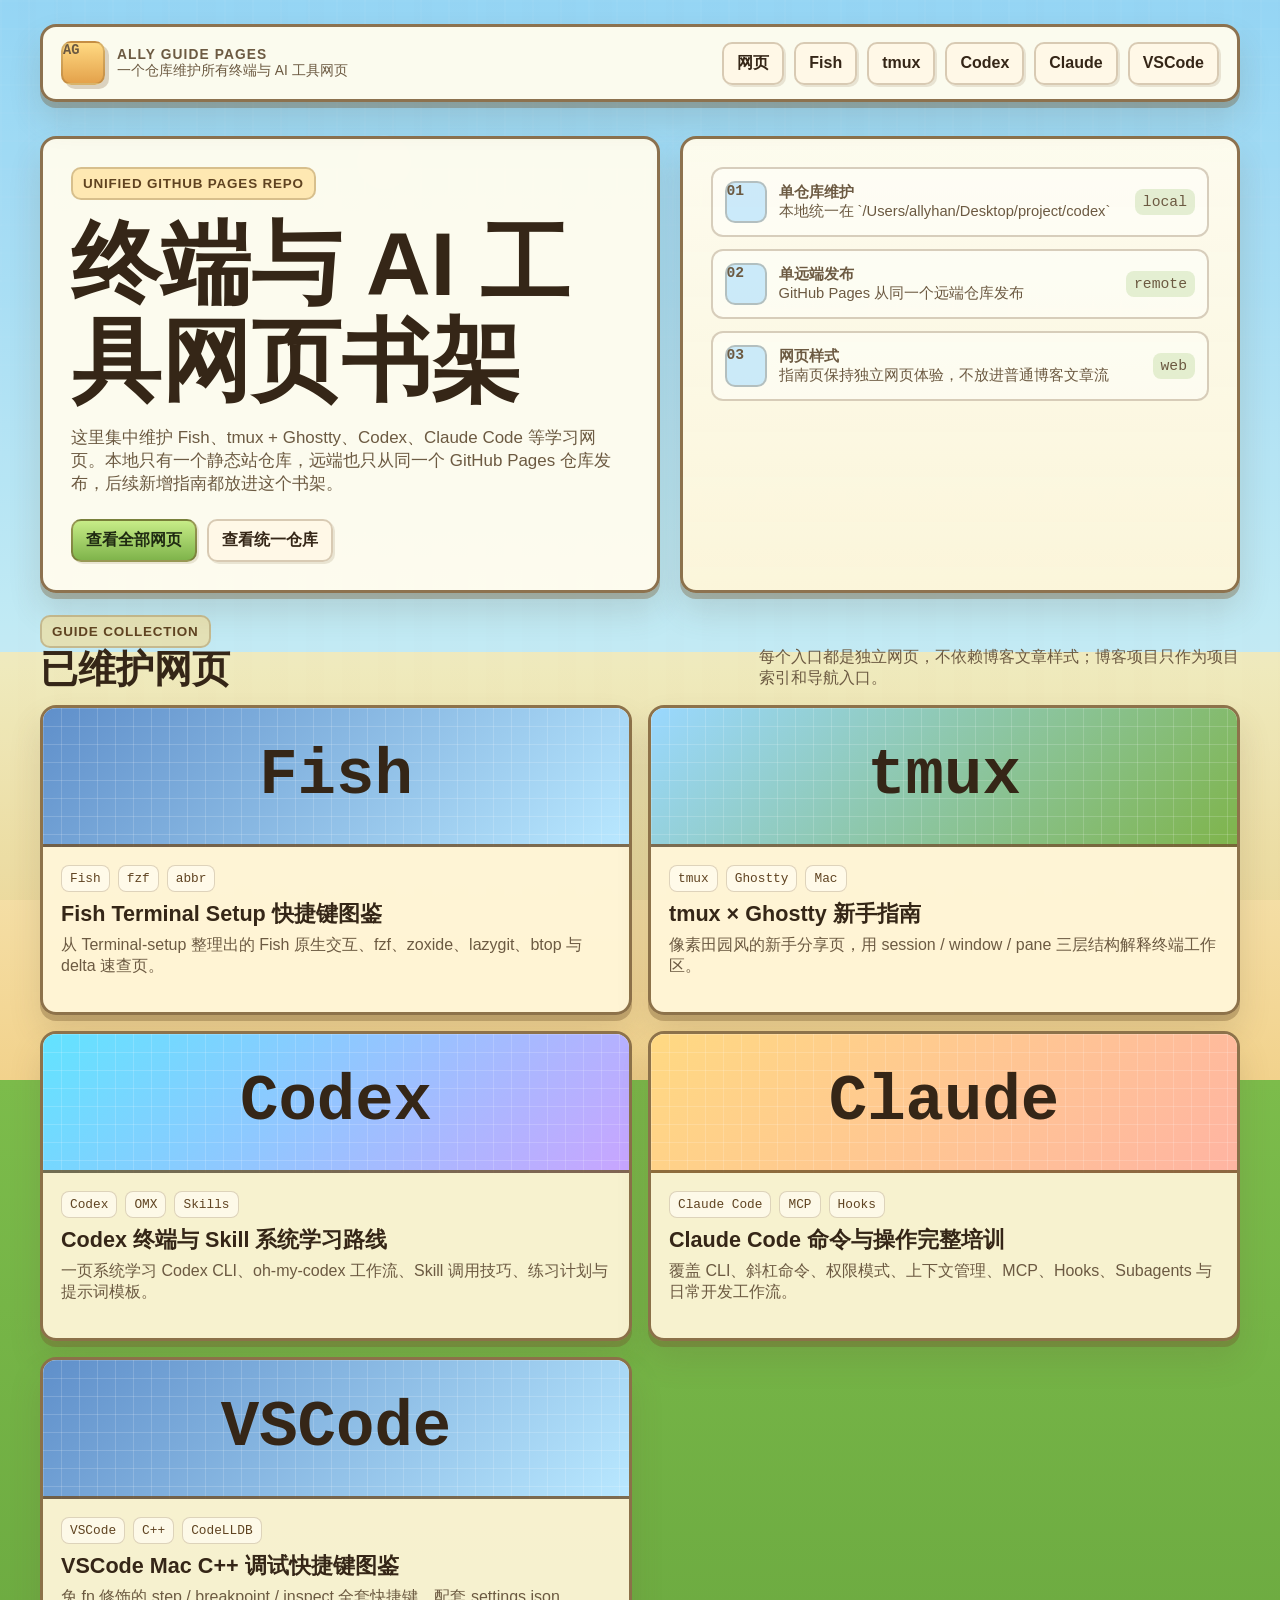
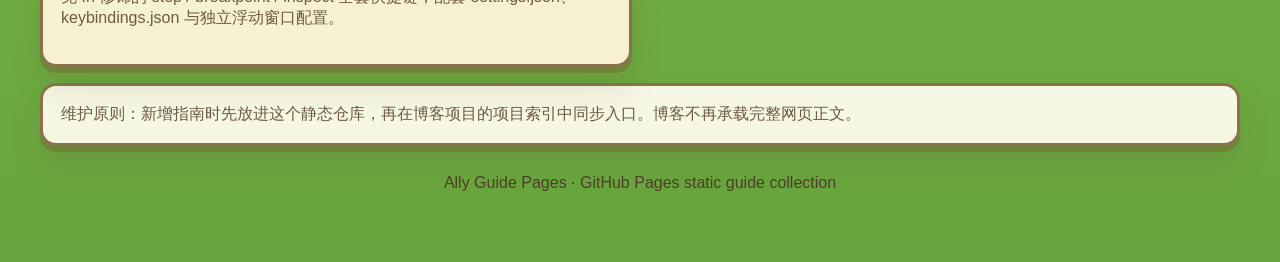
==== commit d52d417d: "Add VSCode Mac C++ debug shortcuts guide New static page under vscode-mac-debug-shortcuts/ documenti" ====
--- a/index.html
+++ b/index.html
@@ -470,6 +470,7 @@
         <a href="tmux-ghostty-guide/">tmux</a>
         <a href="codex-terminal-skills/">Codex</a>
         <a href="claude-code-training/">Claude</a>
+        <a href="vscode-mac-debug-shortcuts/">VSCode</a>
       </nav>
     </header>
 
@@ -550,6 +551,15 @@
             <p>覆盖 CLI、斜杠命令、权限模式、上下文管理、MCP、Hooks、Subagents 与日常开发工作流。</p>
           </div>
         </a>
+
+        <a class="guide-card" href="vscode-mac-debug-shortcuts/">
+          <div class="card-art">VSCode</div>
+          <div class="card-body">
+            <div class="tag-row"><span class="pill">VSCode</span><span class="pill">C++</span><span class="pill">CodeLLDB</span></div>
+            <h3>VSCode Mac C++ 调试快捷键图鉴</h3>
+            <p>免 fn 修饰的 step / breakpoint / inspect 全套快捷键，配套 settings.json、keybindings.json 与独立浮动窗口配置。</p>
+          </div>
+        </a>
       </div>
 
       <div class="note">
